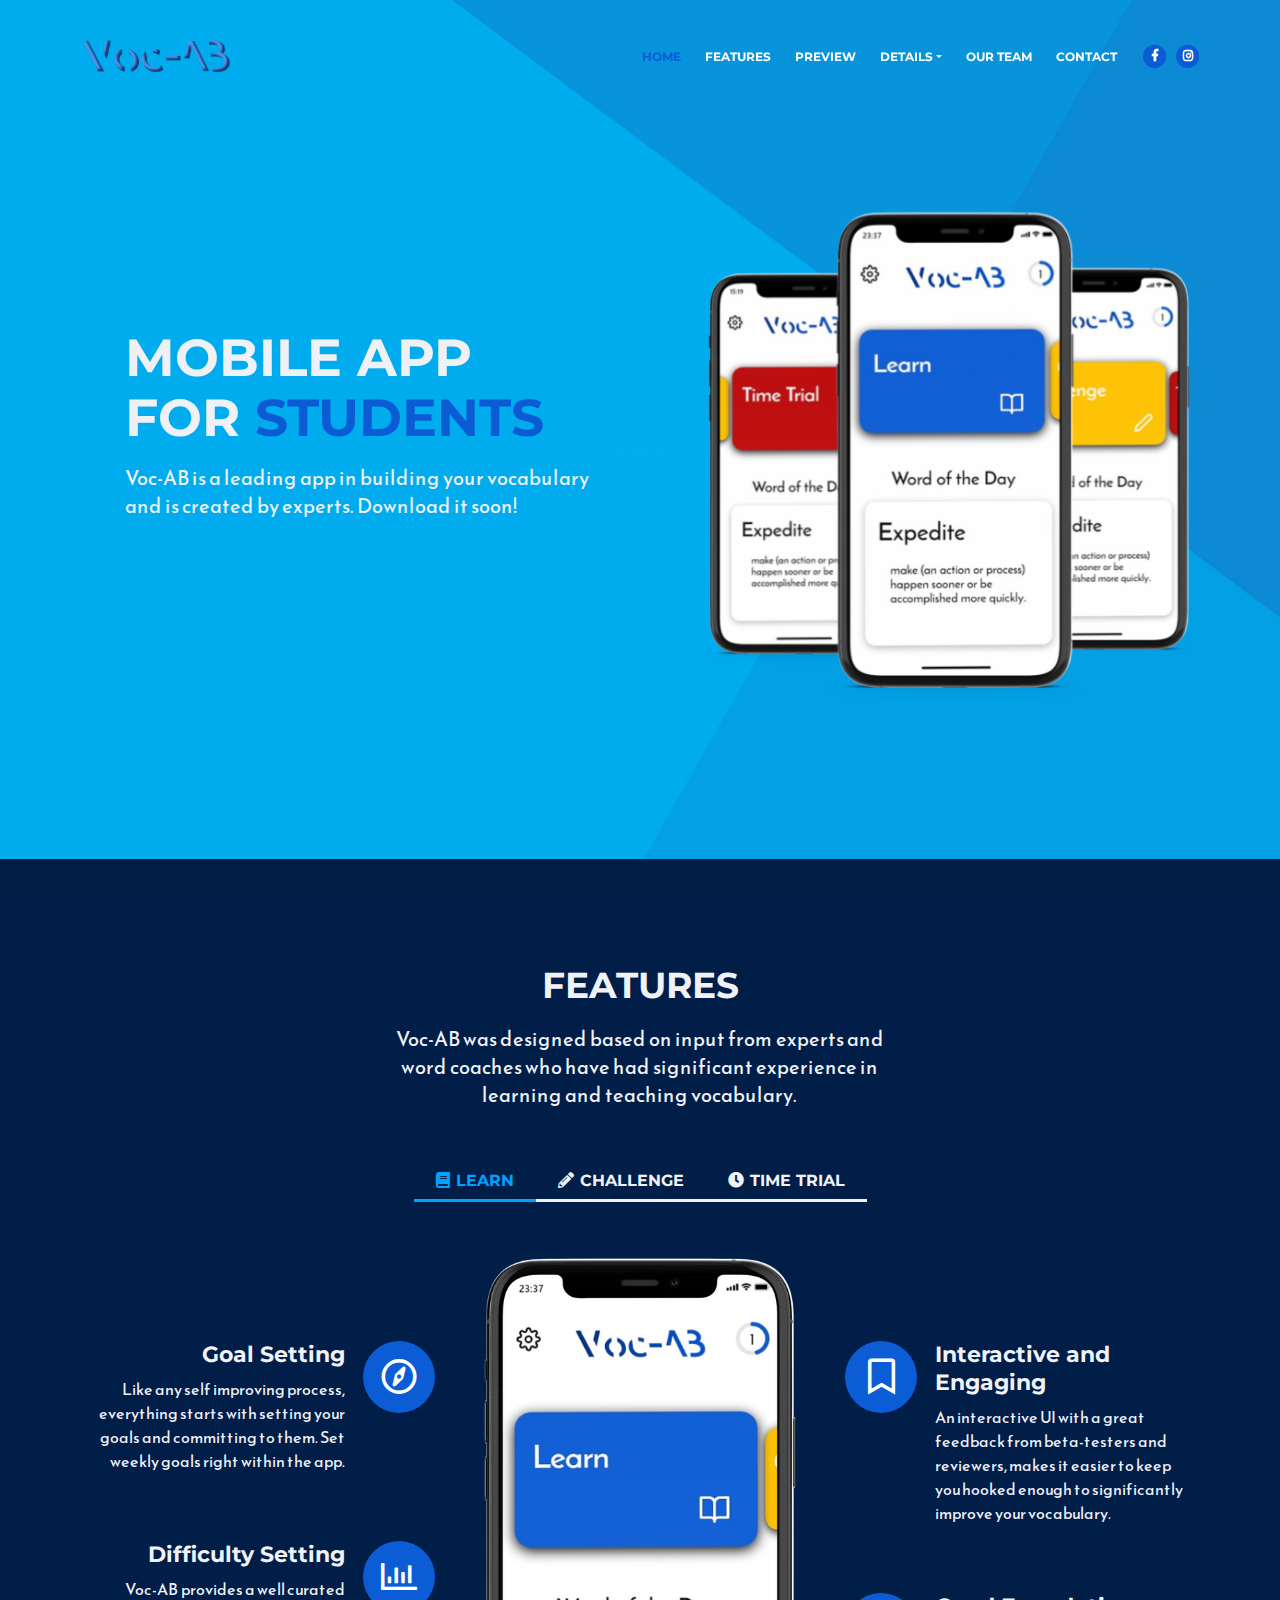
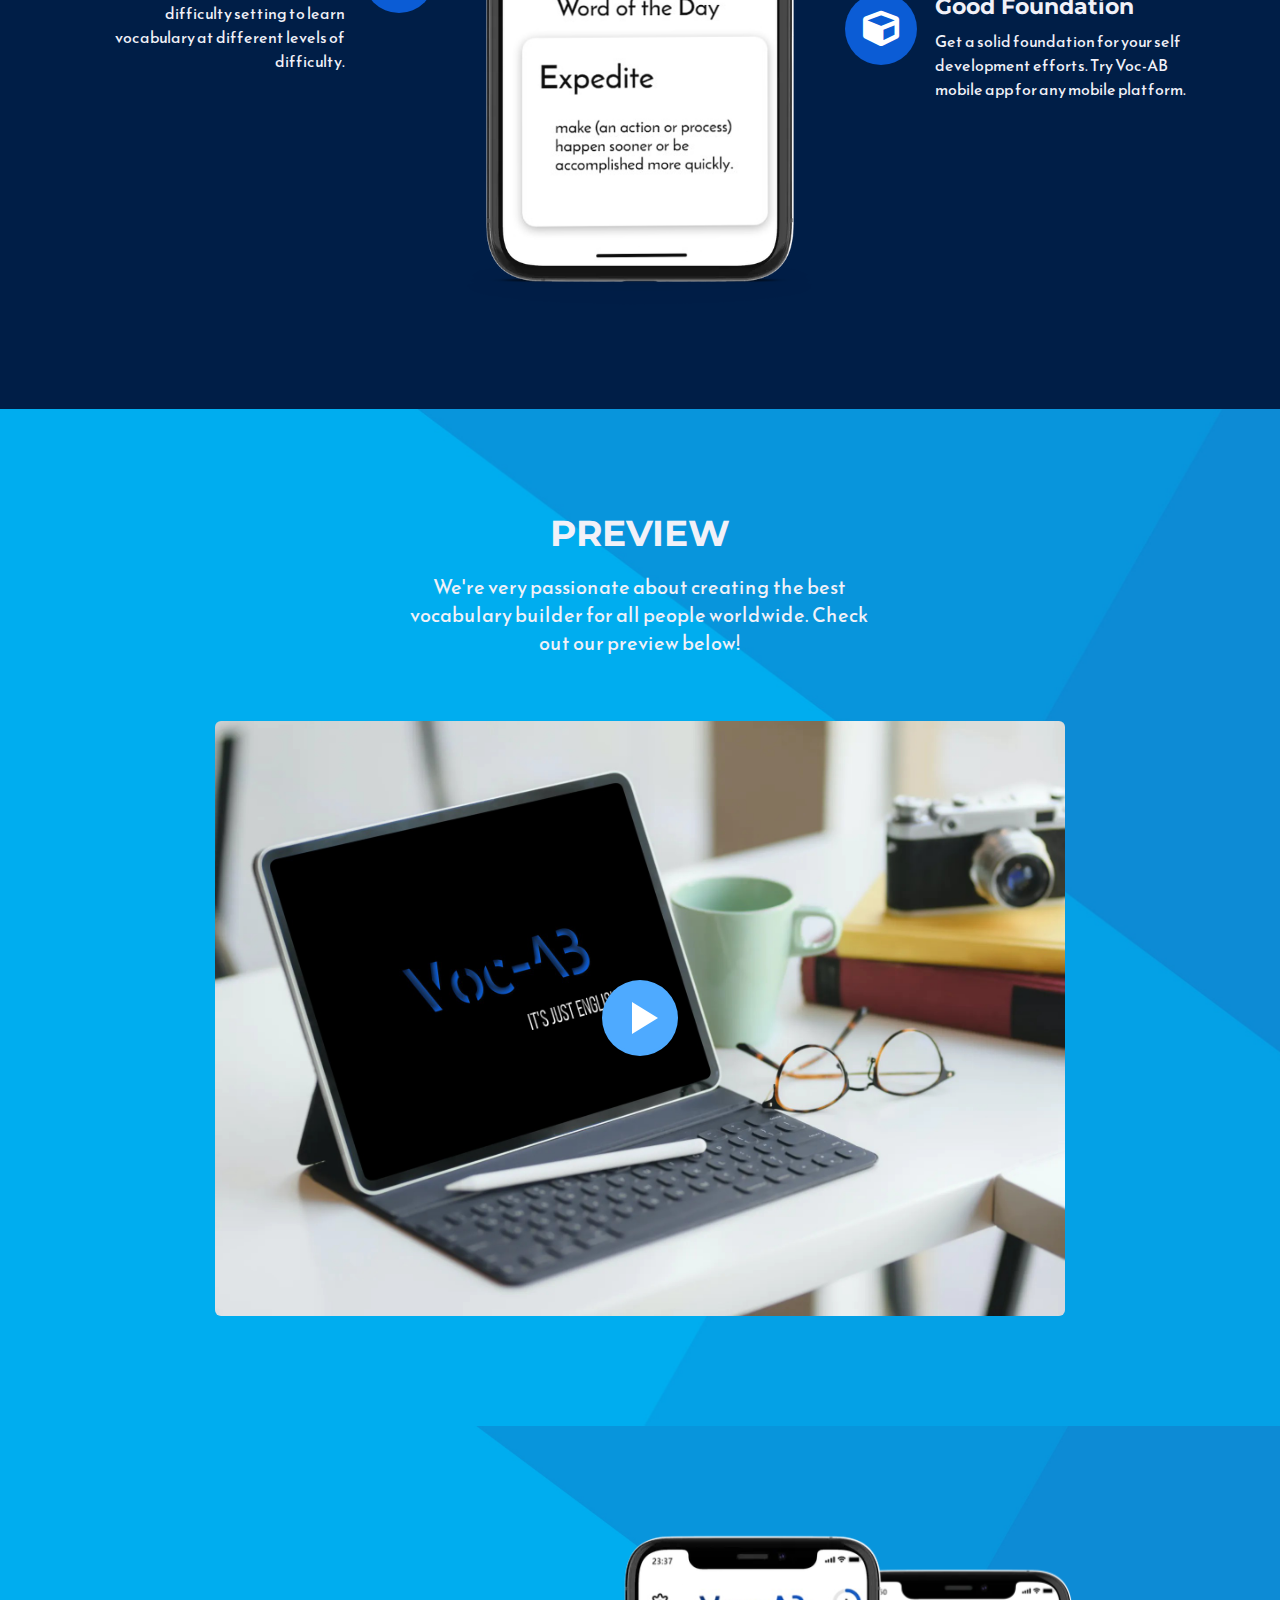
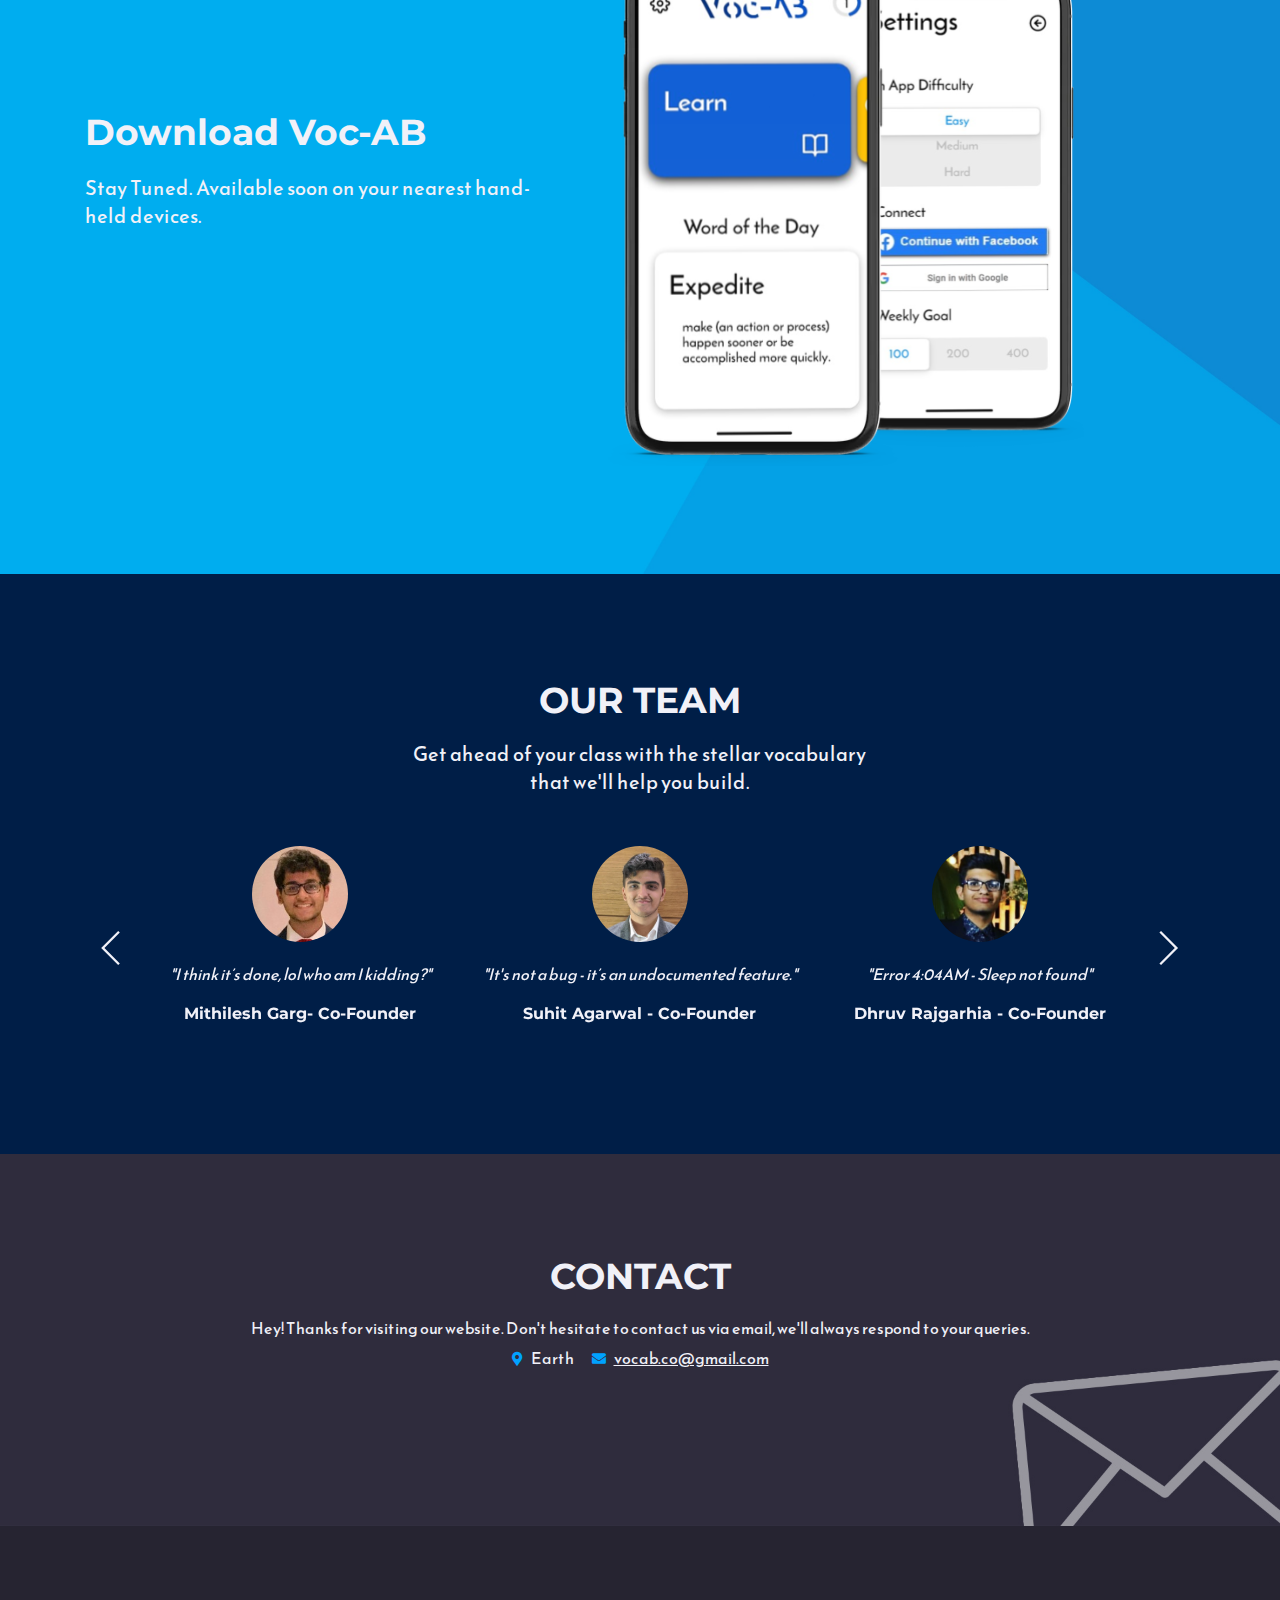
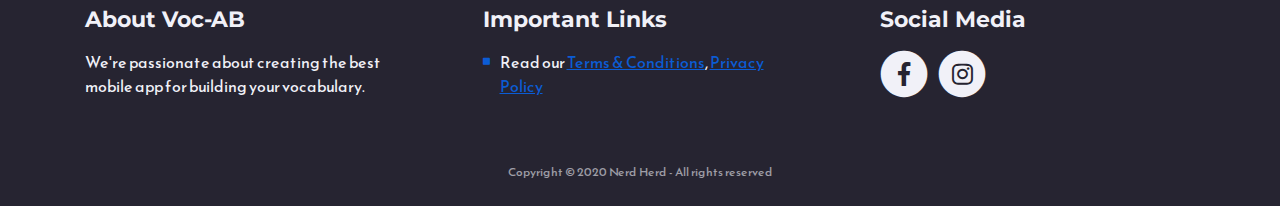
==== index.html @ b559a888 "version 0.1" ====
<!DOCTYPE html>
<html lang="en">
<head>
    <meta charset="utf-8">
    <meta name="viewport" content="width=device-width, initial-scale=1, shrink-to-fit=no">
    
    <!-- SEO Meta Tags -->
    <meta name="description" content="Vocabulary builder SAT ACT IELTS TOEFL GMAT GRE learning mobile Android iOS app">
    <meta name="author" content="Suhit Agarwal">

    <!-- OG Meta Tags to improve the way the post looks when you share the page on LinkedIn, Facebook, Google+ -->
	<meta property="og:site_name" content="Voc-AB" /> <!-- website name -->
	<meta property="og:site" content="https://www.voc-ab.com" /> <!-- website link -->
	<meta property="og:title" content="The One Stop Vocabulary Builder"/> <!-- title shown in the actual shared post -->
	<meta property="og:description" content="It's Just English" /> <!-- description shown in the actual shared post -->
	<meta property="og:image" content="" /> <!-- image link, make sure it's jpg -->
	<meta property="og:url" content="" /> <!-- where do you want your post to link to -->
	<meta property="og:type" content="article" />

    <!-- Website Title -->
    <title>Voc-AB - The One Stop Vocabulary Builder</title>
    
    <!-- Styles -->
    <link href="https://fonts.googleapis.com/css?family=Montserrat:400,600,700" rel="stylesheet">
    <link href="https://fonts.googleapis.com/css2?family=Reem+Kufi&display=swap" rel="stylesheet">
    <link href="css/bootstrap.css" rel="stylesheet">
    <link href="css/fontawesome-all.css" rel="stylesheet">
    <link href="css/swiper.css" rel="stylesheet">
	<link href="css/magnific-popup.css" rel="stylesheet">
	<link href="css/styles.css" rel="stylesheet">
	
	<!-- Favicon  -->
    <link rel="icon" href="images/favicon.png">
</head>
<body data-spy="scroll" data-target=".fixed-top">
    
    <!-- Preloader -->
	<div class="spinner-wrapper">
        <div class="spinner">
            <div class="bounce1"></div>
            <div class="bounce2"></div>
            <div class="bounce3"></div>
        </div>
    </div>
    <!-- end of preloader -->
    

    <!-- Navigation -->
    <nav class="navbar navbar-expand-md navbar-dark navbar-custom fixed-top">
        <!-- Text Logo - Use this if you don't have a graphic logo -->
        <!-- <a class="navbar-brand logo-text page-scroll" href="index.html">Voc-AB</a> -->

        <!-- Image Logo -->
        <a class="navbar-brand logo-image" href="index.html"><img src="images/logo.png" alt="alternative"></a> 
        
        <!-- Mobile Menu Toggle Button -->
        <button class="navbar-toggler" type="button" data-toggle="collapse" data-target="#navbarsExampleDefault" aria-controls="navbarsExampleDefault" aria-expanded="false" aria-label="Toggle navigation">
            <span class="navbar-toggler-awesome fas fa-bars"></span>
            <span class="navbar-toggler-awesome fas fa-times"></span>
        </button>
        <!-- end of mobile menu toggle button -->

        <div class="collapse navbar-collapse" id="navbarsExampleDefault">
            <ul class="navbar-nav ml-auto">
                <li class="nav-item">
                    <a class="nav-link page-scroll" href="#header">HOME <span class="sr-only">(current)</span></a>
                </li>
                
                <li class="nav-item">
                    <a class="nav-link page-scroll" href="#features">FEATURES</a>
                </li>
                <li class="nav-item">
                    <a class="nav-link page-scroll" href="#preview">PREVIEW</a>
                </li>

                <!-- Dropdown Menu -->          
                <li class="nav-item dropdown">
                    <a class="nav-link dropdown-toggle page-scroll" href="#details" id="navbarDropdown" role="button" aria-haspopup="true" aria-expanded="false">DETAILS</a>
                    <div class="dropdown-menu" aria-labelledby="navbarDropdown">
                        <a class="dropdown-item" href="terms-conditions.html"><span class="item-text">TERMS CONDITIONS</span></a>
                        <div class="dropdown-items-divide-hr"></div>
                        <a class="dropdown-item" href="privacy-policy.html"><span class="item-text">PRIVACY POLICY</span></a>
                    </div>
                </li>
                <!-- end of dropdown menu -->
                <li class="nav-item">
                    <a class="nav-link page-scroll" href="#team">OUR TEAM</a>
                </li>
                <li class="nav-item">
                    <a class="nav-link page-scroll" href="#contact">CONTACT</a>
                </li>
            </ul>
            <span class="nav-item social-icons">
                <span class="fa-stack">
                    <a href="https://www.facebook.com/Voc-AB-104139488054172">
                        <i class="fas fa-circle fa-stack-2x"></i>
                        <i class="fab fa-facebook-f fa-stack-1x"></i>
                    </a>
                </span>
                <span class="fa-stack">
                    <a href="https://www.instagram.com/voc_ab.app/">
                        <i class="fas fa-circle fa-stack-2x"></i>
                        <i class="fab fa-instagram fa-stack-1x"></i>
                    </a>
                </span>
            </span>
        </div>
    </nav> <!-- end of navbar -->
    <!-- end of navigation -->


    <!-- Header -->
    <header id="header" class="header">
        <div class="header-content">
            <div class="container">
                <div class="row">
                    <div class="col-lg-6">
                        <div class="text-container">
                            <h1>MOBILE APP <br>FOR <span id="js-rotating">STUDENTS, LEARNERS, FANATICS</span></h1>
                            <p class="p-large">Voc-AB is a leading app in building your vocabulary and is created by experts. Download it soon!</p>
                            <!--<a class="btn-solid-lg page-scroll" href="#your-link"><i class="fab fa-apple"></i>APP STORE</a> 
                            <a class="btn-solid-lg page-scroll" href="#your-link"><i class="fab fa-google-play"></i>PLAY STORE</a> -->
                        </div>
                    </div> <!-- end of col -->
                    <div class="col-lg-6">
                        <div class="image-container">
                            <img class="img-fluid" src="images/download.png" alt="alternative=">
                        </div> <!-- end of image-container -->
                    </div> <!-- end of col -->
                </div> <!-- end of row -->
            </div> <!-- end of container -->
        </div> <!-- end of header-content -->
    </header> <!-- end of header -->
    <!-- end of header -->
    

    <!-- Features -->
    <div id="features" class="tabs">
        <div class="container">
            <div class="row">
                <div class="col-lg-12">
                    <h2>FEATURES</h2>
                    <div class="p-heading p-large">Voc-AB was designed based on input from experts and word coaches who have had significant experience in learning and teaching vocabulary.</div>
                </div> <!-- end of col -->
            </div> <!-- end of row -->
            <div class="row">

                <!-- Tabs Links -->
                <ul class="nav nav-tabs" id="Voc-ABTabs" role="tablist">
                    <li class="nav-item">
                        <a class="nav-link active" id="nav-tab-1" data-toggle="tab" href="#tab-1" role="tab" aria-controls="tab-1" aria-selected="true"><i class="fas fa-book"></i>LEARN</a>
                    </li>
                    <li class="nav-item">
                        <a class="nav-link" id="nav-tab-2" data-toggle="tab" href="#tab-2" role="tab" aria-controls="tab-2" aria-selected="false"><i class="fas fa-pencil-alt"></i>CHALLENGE</a>
                    </li>
                    <li class="nav-item">
                        <a class="nav-link" id="nav-tab-3" data-toggle="tab" href="#tab-3" role="tab" aria-controls="tab-3" aria-selected="false"><i class="fas fa-clock"></i>TIME TRIAL</a>
                    </li>
                </ul>
                <!-- end of tabs links -->


                <!-- Tabs Content-->
                <div class="tab-content" id="Voc-ABTabsContent">
                    
                    <!-- Tab -->
                    <div class="tab-pane fade show active" id="tab-1" role="tabpanel" aria-labelledby="tab-1">
                        <div class="container">
                            <div class="row">
                                
                                <!-- Icon Cards Pane -->
                                <div class="col-lg-4">
                                    <div class="card left-pane first">
                                        <div class="card-body">
                                            <div class="text-wrapper">
                                                <h4 class="card-title">Goal Setting</h4>
                                                <p>Like any self improving process, everything starts with setting your goals and committing to them. Set weekly goals right within the app.</p>
                                            </div>
                                            <div class="card-icon">
                                                <i class="far fa-compass"></i>
                                            </div>
                                        </div>
                                    </div>
                                    <div class="card left-pane">
                                        <div class="card-body">
                                            <div class="text-wrapper">
                                                <h4 class="card-title">Difficulty Setting</h4>
                                                <p>Voc-AB provides a well curated difficulty setting to learn vocabulary at different levels of difficulty.</p>
                                            </div>
                                            <div class="card-icon">
                                                <i class="far fa-chart-bar"></i>
                                            </div>
                                        </div>
                                    </div>
                                </div>
                                <!-- end of icon cards pane -->

                                <!-- Image Pane -->
                                <div class="col-lg-4">
                                    <img class="img-fluid" src="images/features-iphone-1.png" alt="alternative">
                                </div>
                                <!-- end of image pane -->
                                
                                <!-- Icon Cards Pane -->
                                <div class="col-lg-4">
                                    <div class="card right-pane first">
                                        <div class="card-body">
                                            <div class="card-icon">
                                                <i class="far fa-bookmark"></i>
                                            </div>
                                            <div class="text-wrapper">
                                                <h4 class="card-title">Interactive and Engaging</h4>
                                                <p>An interactive UI with a great feedback from beta-testers and reviewers, makes it easier to keep you hooked enough to significantly improve your vocabulary.</p>
                                            </div>
                                        </div>
                                    </div>
                                    <div class="card right-pane">
                                        <div class="card-body">
                                            <div class="card-icon">
                                                <i class="fas fa-cube"></i>
                                            </div>
                                            <div class="text-wrapper">
                                                <h4 class="card-title">Good Foundation</h4>
                                                <p>Get a solid foundation for your self development efforts. Try Voc-AB mobile app for any mobile platform.</p>
                                            </div>
                                        </div>
                                    </div>
                                </div>
                                <!-- end of icon cards pane -->

                            </div> <!-- end of row -->
                        </div> <!-- end of container -->
                    </div> <!-- end of tab-pane -->
                    <!-- end of tab -->

                    <!-- Tab -->
                    <div class="tab-pane fade" id="tab-2" role="tabpanel" aria-labelledby="tab-2">
                        <div class="container">
                            <div class="row">

                                <!-- Image Pane -->
                                <div class="col-md-4">
                                    <img class="img-fluid" src="images/features-iphone-2.png" alt="alternative">
                                </div>
                                <!-- end of image pane -->
                                
                                <!-- Text And Icon Cards Area -->
                                <div class="col-md-8">
                                    <div class="text-area">
                                        <h3>Track Result Based On Your Progress</h3>
                                        <p>After you've configured the app and settled on the data gathering techniques you can not start the information trackers and start collecting those <a class="turquoise" href="#your-link">interesting details</a>. You can always change them.</p>
                                    </div> <!-- end of text-area -->
                                    
                                    <div class="icon-cards-area">
                                            <div class="card">
                                                <div class="card-icon">
                                                    <i class="fas fa-cube"></i>
                                                </div>
                                                <div class="card-body">
                                                    <h4 class="card-title">Good Foundation</h4>
                                                    <p>Get a solid foundation for your self development efforts. Try Leno mobile app for any mobile platform</p>
                                                </div>
                                            </div>
                                            <div class="card">
                                                <div class="card-icon">
                                                    <i class="far fa-bookmark"></i>
                                                </div>
                                                <div class="card-body">
                                                    <h4 class="card-title">Easy Reading</h4>
                                                    <p>Reading focus mode for long form articles, ebooks and other materials which involve large text areas</p>
                                                </div>
                                            </div>
                                            <div class="card">
                                                <div class="card-icon">
                                                    <i class="far fa-calendar-check"></i>
                                                </div>
                                                <div class="card-body">
                                                    <h4 class="card-title">Calendar Input</h4>
                                                    <p>Schedule your appointments, meetings and periodical evaluations using the provided in-app calendar option</p>
                                                </div>
                                            </div>
                                            <div class="card">
                                                <div class="card-icon">
                                                    <i class="far fa-file-code"></i>
                                                </div>
                                                <div class="card-body">
                                                    <h4 class="card-title">Visual Editor</h4>
                                                    <p>Leno provides a well designed and ergonomic visual editor for you to edit your notes and input data</p>
                                                </div>
                                            </div>
                                    </div> <!-- end of icon cards area -->
                                </div> <!-- end of col-md-8 -->
                                <!-- end of text and icon cards area -->

                            </div> <!-- end of row -->
                        </div> <!-- end of container -->
                    </div> <!-- end of tab-pane -->
                    <!-- end of tab -->

                    <!-- Tab -->
                    <div class="tab-pane fade" id="tab-3" role="tabpanel" aria-labelledby="tab-3">
                        <div class="container">
                            <div class="row">

                                <!-- Text And Icon Cards Area -->
                                <div class="col-md-8">
                                    <div class="icon-cards-area">
                                        <div class="card">
                                            <div class="card-icon">
                                                <i class="far fa-calendar-check"></i>
                                            </div>
                                            <div class="card-body">
                                                <h4 class="card-title">Calendar Input</h4>
                                                <p>Schedule your appointments, meetings and periodical evaluations using the provided in-app calendar option</p>
                                            </div>
                                        </div>
                                        <div class="card">
                                            <div class="card-icon">
                                                <i class="far fa-file-code"></i>
                                            </div>
                                            <div class="card-body">
                                                <h4 class="card-title">Visual Editor</h4>
                                                <p>Voc-AB provides a well designed and ergonomic visual editor for you to edit your notes and input data</p>
                                            </div>
                                        </div>
                                        <div class="card">
                                            <div class="card-icon">
                                                <i class="fas fa-cube"></i>
                                            </div>
                                            <div class="card-body">
                                                <h4 class="card-title">Good Foundation</h4>
                                                <p>Get a solid foundation for your self development efforts. Try Voc-AB mobile app for any mobile platform</p>
                                            </div>
                                        </div>
                                        <div class="card">
                                            <div class="card-icon">
                                                <i class="far fa-bookmark"></i>
                                            </div>
                                            <div class="card-body">
                                                <h4 class="card-title">Easy Reading</h4>
                                                <p>Reading focus mode for long form articles, ebooks and other materials which involve large text areas</p>
                                            </div>
                                        </div>
                                    </div> <!-- end of icon cards area -->
                                    
                                    <div class="text-area">
                                        <h3>Monitoring Tools Evaluation</h3>
                                        <p>Monitor the evolution of your finances and health state using tools integrated in Voc-AB. The generated real time reports can be filtered based on any <a class="turquoise" href="#your-link">desired criteria</a>.</p>
                                    </div> <!-- end of text-area -->
                                </div> <!-- end of col-md-8 -->
                                <!-- end of text and icon cards area -->

                                <!-- Image Pane -->
                                <div class="col-md-4">
                                    <img class="img-fluid" src="images/features-iphone-3.png" alt="alternative">
                                </div>
                                <!-- end of image pane -->
                                    
                            </div> <!-- end of row -->
                        </div> <!-- end of container -->
                    </div><!-- end of tab-pane -->
                    <!-- end of tab -->

                </div> <!-- end of tab-content -->
                <!-- end of tabs content -->

            </div> <!-- end of row --> 
        </div> <!-- end of container --> 
    </div> <!-- end of tabs -->
    <!-- end of features -->


    <!-- Video -->
    <div id="preview" class="basic-1">
        <div class="container">
            <div class="row">
                <div class="col-lg-12">
                    <h2>PREVIEW</h2>
                    <div class="p-heading p-large">We're very passionate about creating the best vocabulary builder for all people worldwide. Check out our preview below!</div>
                </div> <!-- end of col -->
            </div> <!-- end of row -->
            <div class="row">
                <div class="col-lg-12">

                    <!-- Video Preview -->
                    <div class="image-container">
                        <div class="video-wrapper">
                            <a class="popup-youtube" href="https://www.youtube.com/watch?v=fLCjQJCekTs" data-effect="fadeIn">
                                <img class="img-fluid" src="images/video-frame.jpg" alt="alternative">
                                <span class="video-play-button">
                                    <span></span>
                                </span>
                            </a>
                        </div> <!-- end of video-wrapper -->
                    </div> <!-- end of image-container -->
                    <!-- end of video preview -->

                </div> <!-- end of col -->
            </div> <!-- end of row -->
        </div> <!-- end of container -->
    </div> <!-- end of basic-1 -->
    <!-- end of video -->


    <!-- Download -->
    <div class="basic-4">
        <div class="container">
            <div class="row">
                <div class="col-lg-6 col-xl-5">
                    <div class="text-container">
                        <h2>Download <span class="blue">Voc-AB</span></h2>
                        <p class="p-large">Stay Tuned. Available soon on your nearest hand-held devices.</p>
                        <!--<a class="btn-solid-lg" href="#your-link"><i class="fab fa-apple"></i>APP STORE</a>
                        <a class="btn-solid-lg" href="#your-link"><i class="fab fa-google-play"></i>PLAY STORE</a>-->
                    </div> <!-- end of text-container -->
                </div> <!-- end of col -->
                <div class="col-lg-6 col-xl-7">
                    <div class="image-container">
                        <img class="img-fluid" src="images/header-iphone.png" alt="alternative">
                    </div> <!-- end of img-container -->
                </div> <!-- end of col -->
            </div> <!-- end of row -->
        </div> <!-- end of container -->
    </div> <!-- end of basic-4 -->
    <!-- end of download -->

    <!-- Team -->
    <div id="team" class="slider-1 tabs">
        <div class="container">
            <div class="row">
                <div class="col-lg-12">
                    <h2>OUR TEAM</h2>
                    <div class="p-heading p-large">Get ahead of your class with the stellar vocabulary that we'll help you build.</div>
                </div> <!-- end of col -->
            </div> <!-- end of row -->
            <div class="row">
                <div class="col-lg-12">

                    <!-- Card Slider -->
                    <div class="slider-container">
                        <div class="swiper-container card-slider">
                            <div class="swiper-wrapper">
                                
                                <!-- Slide -->
                                <div class="swiper-slide">
                                    <div class="card">
                                        <img class="card-image" src="images/founder-1.jpg" alt="alternative">
                                        <div class="card-body">
                                            <p class="testimonial-text">"I think it’s done, lol who am I kidding?"</p>
                                            <p class="testimonial-author">Mithilesh Garg- Co-Founder</p>
                                        </div>
                                    </div>
                                </div> <!-- end of swiper-slide -->
                                <!-- end of slide -->
        
                                <!-- Slide -->
                                <div class="swiper-slide">
                                    <div class="card">
                                        <img class="card-image" src="images/founder-2.jpeg" alt="alternative">
                                        <div class="card-body">
                                            <p class="testimonial-text">"It's not a bug - it’s an undocumented feature."</p>
                                            <p class="testimonial-author">Suhit Agarwal - Co-Founder</p>
                                        </div>
                                    </div>        
                                </div> <!-- end of swiper-slide -->
                                <!-- end of slide -->
        
                                <!-- Slide -->
                                <div class="swiper-slide">
                                    <div class="card">
                                        <img class="card-image" src="images/founder-3.png" alt="alternative">
                                        <div class="card-body">
                                            <p class="testimonial-text">"Error 4:04AM - Sleep not found"</p>
                                            <p class="testimonial-author">Dhruv Rajgarhia - Co-Founder</p>
                                        </div>
                                    </div>        
                                </div> <!-- end of swiper-slide -->
                                <!-- end of slide -->
        
                                <!-- Slide -->
                                <div class="swiper-slide">
                                    <div class="card">
                                        <img class="card-image" src="images/founder-4.jpeg" alt="alternative">
                                        <div class="card-body">
                                            <p class="testimonial-text">"It's always a hardware problem."</p>
                                            <p class="testimonial-author">Vyom Desai - Co-Founder</p>
                                        </div>
                                    </div>
                                </div> <!-- end of swiper-slide -->
                                <!-- end of slide -->
        
                                <!-- Slide -->
                                <div class="swiper-slide">
                                    <div class="card">
                                        <img class="card-image" src="images/founder-5.jpeg" alt="alternative">
                                        <div class="card-body">
                                            <p class="testimonial-text">"The sun will set and I shall debug again."</p>
                                            <p class="testimonial-author">Shashank Singhania - Co-Founder</p>
                                        </div>
                                    </div>        
                                </div> <!-- end of swiper-slide -->
                                <!-- end of slide -->
                            
                            </div> <!-- end of swiper-wrapper -->
        
                            <!-- Add Arrows -->
                            <div class="swiper-button-next"></div>
                            <div class="swiper-button-prev"></div>
                            <!-- end of add arrows -->
        
                        </div> <!-- end of swiper-container -->
                    </div> <!-- end of slider-container -->
                    <!-- end of card slider -->

                </div> <!-- end of col -->
            </div> <!-- end of row -->
        </div> <!-- end of container -->
    </div> <!-- end of slider-1 -->
    <!-- end of testimonials -->

    <!-- Contact -->
    <div id="contact" class="form">
        <div class="container">
            <div class="row">
                <div class="col-lg-12">
                    <h2>CONTACT</h2>
                    <ul class="list-unstyled li-space-lg">
                        <li class="address">Hey! Thanks for visiting our website. Don't hesitate to contact us via email, we'll always respond to your queries.</li>
                        <li><i class="fas fa-map-marker-alt"></i>Earth</li>
                        <li><i class="fas fa-envelope"></i><a class="blue" href="mailto:vocab.co@gmail.com">vocab.co@gmail.com</a></li>
                    </ul>
                </div> <!-- end of col -->
            </div> <!-- end of row -->
            <div class="row">
                <div class="col-lg-6 offset-lg-3">
                    
                    <!-- Contact Form 
                    <form id="contactForm" data-toggle="validator" data-focus="false">
                        <div class="form-group">
                            <input type="text" class="form-control-input" id="cname" required>
                            <label class="label-control" for="cname">Name</label>
                            <div class="help-block with-errors"></div>
                        </div>
                        <div class="form-group">
                            <input type="email" class="form-control-input" id="cemail" required>
                            <label class="label-control" for="cemail">Email</label>
                            <div class="help-block with-errors"></div>
                        </div>
                        <div class="form-group">
                            <textarea class="form-control-textarea" id="cmessage" required></textarea>
                            <label class="label-control" for="cmessage">Your message</label>
                            <div class="help-block with-errors"></div>
                        </div>
                        <div class="form-group checkbox">
                            <input type="checkbox" id="cterms" value="Agreed-to-Terms" required>I have read and agree to Voc-AB's stated conditions in <a href="privacy-policy.html">Privacy Policy</a> and <a href="terms-conditions.html">Terms Conditions</a> 
                            <div class="help-block with-errors"></div>
                        </div>
                        <div class="form-group">
                            <button type="submit" class="form-control-submit-button">SUBMIT MESSAGE</button>
                        </div>
                        <div class="form-message">
                            <div id="cmsgSubmit" class="h3 text-center hidden"></div>
                        </div>
                    </form>-->
                    <!-- end of contact form -->

                </div> <!-- end of col -->
            </div> <!-- end of row -->
        </div> <!-- end of container -->
    </div> <!-- end of form -->
    <!-- end of contact -->


    <!-- Footer -->
    <div class="footer">
        <div class="container">
            <div class="row">
                <div class="col-md-4">
                    <div class="footer-col">
                        <h4>About Voc-AB</h4>
                        <p>We're passionate about creating the best mobile app for building your vocabulary.</p>
                    </div>
                </div> <!-- end of col -->
                <div class="col-md-4">
                    <div class="footer-col middle">
                        <h4>Important Links</h4>
                        <ul class="list-unstyled li-space-lg">
                            <li class="media">
                                <i class="fas fa-square"></i>
                                <div class="media-body">Read our <a class="turquoise" href="terms-conditions.html">Terms & Conditions</a>, <a class="turquoise" href="privacy-policy.html">Privacy Policy</a></div>
                            </li>
                        </ul>
                    </div>
                </div> <!-- end of col -->
                <div class="col-md-4">
                    <div class="footer-col last">
                        <h4>Social Media</h4>
                        <span class="fa-stack">
                            <a href="https://www.facebook.com/Voc-AB-104139488054172">
                                <i class="fas fa-circle fa-stack-2x"></i>
                                <i class="fab fa-facebook-f fa-stack-1x"></i>
                            </a>
                        </span>
                        <span class="fa-stack">
                            <a href="https://www.instagram.com/voc_ab.app/">
                                <i class="fas fa-circle fa-stack-2x"></i>
                                <i class="fab fa-instagram fa-stack-1x"></i>
                            </a>
                        </span>
                        <!-- <span class="fa-stack">
                            <a href="#your-link">
                                <i class="fas fa-circle fa-stack-2x"></i>
                                <i class="fab fa-linkedin-in fa-stack-1x"></i>
                            </a>
                        </span> -->
                    </div> 
                </div> <!-- end of col -->
            </div> <!-- end of row -->
        </div> <!-- end of container -->
    </div> <!-- end of footer -->  
    <!-- end of footer -->
    
    <!-- Copyright -->
    <div class="copyright">
        <div class="container">
            <div class="row">
                <div class="col-lg-12">
                    <p class="p-small">Copyright © 2020 Nerd Herd - All rights reserved</p>
                </div> <!-- end of col -->
            </div> <!-- enf of row -->
        </div> <!-- end of container -->
    </div> <!-- end of copyright --> 
    <!-- end of copyright -->
    
    <!-- Scripts -->
    <script src="js/jquery.min.js"></script> <!-- jQuery for Bootstrap's JavaScript plugins -->
    <script src="js/popper.min.js"></script> <!-- Popper tooltip library for Bootstrap -->
    <script src="js/bootstrap.min.js"></script> <!-- Bootstrap framework -->
    <script src="js/jquery.easing.min.js"></script> <!-- jQuery Easing for smooth scrolling between anchors -->
    <script src="js/swiper.min.js"></script> <!-- Swiper for image and text sliders -->
    <script src="js/jquery.magnific-popup.js"></script> <!-- Magnific Popup for lightboxes -->
    <script src="js/morphext.min.js"></script> <!-- Morphtext rotating text in the header -->
    <script src="js/validator.min.js"></script> <!-- Validator.js - Bootstrap plugin that validates forms -->
    <script src="js/scripts.js"></script> <!-- Custom scripts -->
</body>
</html>
---- css/styles.css ----
/* Author: Suhit Agarwal
   Created: July 2020
   Description: Master CSS file
*/

/*****************************************
Table Of Contents:

01. General Styles
02. Preloader
03. Navigation
04. Header
05. Features
06. Video
07. Details 1
08. Details 2
09. Details Lightboxes
10. Screenshots
11. Download
12. Statistics
13. Contact
14. Footer
15. Copyright
16. Back To Top Button
17. Extra Pages
18. Media Queries
******************************************/

/*****************************************
Colors:

- Text, navbar links - white #f1f1f8
- Buttons, bullets, icons - turquoise #0b5cd5
- Navbar - navy #00a2ff
- Backgrounds - dark denim #262431
- Backgrounds - denim #001e47
******************************************/


/******************************/
/*     01. General Styles     */
/******************************/
body,
html {
    width: 100%;
	height: 100%;
}

body, p {
	color: #f1f1f8; 
	font: 400 1rem/1.5rem 'Reem Kufi', sans-serif;
}

.p-large {
	color: #f1f1f8;
	font: 400 1.25rem/1.75rem 'Reem Kufi', sans-serif;
}

.p-small {
	color: #f1f1f8;
	font: 400 0.75rem/1.25rem 'Reem Kufi', sans-serif;
}

.p-heading {
	margin-bottom: 3.75rem;
	text-align: center;
}

.li-space-lg li {
	margin-bottom: 0.375rem;
}

.indent {
	padding-left: 1.25rem;
}

h1 {
	color: #f1f1f8;
	font: 700 2.5rem/2.875rem "Montserrat", sans-serif;
}

h2 {
	color: #f1f1f8;
	font: 700 2.25rem/2.75rem "Montserrat", sans-serif;
}

h3 {
	color: #f1f1f8;
	font: 700 1.75rem/2.125rem "Montserrat", sans-serif;
}

h4 {
	color: #f1f1f8;
	font: 700 1.375rem/1.75rem "Montserrat", sans-serif;
}

h5 {
	color: #f1f1f8;
	font: 700 1.125rem/1.625rem "Montserrat", sans-serif;
}

h6 {
	color: #f1f1f8;
	font: 700 1rem/1.5rem "Montserrat", sans-serif;
}

a {
	color: #f1f1f8;
	text-decoration: underline;
}

a:hover {
	color: #f1f1f8;
	text-decoration: underline;
}

a.turquoise {
	color: #0b5cd5;
}

a.white {
	color: #fff;
}

.testimonial-text {
	font: italic 400 1rem/1.5rem 'Reem Kufi', sans-serif;
}

.testimonial-author {
	font: 700 1rem/1.5rem "Montserrat", sans-serif;
}

.btn-solid-reg {
	display: inline-block;
	padding: 1.1875rem 2.125rem 1.1875rem 2.125rem;
	border: 0.125rem solid #0b5cd5;
	border-radius: 2rem;
	background-color: #0b5cd5;
	color: #fff;
	font: 700 0.75rem/0 "Montserrat", sans-serif;
	text-decoration: none;
	transition: all 0.2s ease;
}

.btn-solid-reg:hover {
	background-color: transparent;
	color: #0b5cd5;
	text-decoration: none;
}

.btn-solid-lg {
	display: inline-block;
	padding: 1.375rem 2.625rem 1.375rem 2.625rem;
	border: 0.125rem solid #0b5cd5;
	border-radius: 2rem;
	background-color: #0b5cd5;
	color: #fff;
	font: 700 0.75rem/0 "Montserrat", sans-serif;
	text-decoration: none;
	transition: all 0.2s ease;
}

.btn-solid-lg:hover {
	background-color: transparent;
	color: #0b5cd5;
	text-decoration: none;
}

.btn-solid-lg .fab {
	margin-right: 0.5rem;
	font-size: 1.25rem;
	line-height: 0;
	vertical-align: top;
}

.btn-solid-lg .fab.fa-google-play {
	font-size: 1rem;
}

.btn-outline-reg {
	display: inline-block;
	padding: 1.1875rem 2.125rem 1.1875rem 2.125rem;
	border: 0.125rem solid #0b5cd5;
	border-radius: 2rem;
	background-color: transparent;
	color: #0b5cd5;
	font: 700 0.75rem/0 "Montserrat", sans-serif;
	text-decoration: none;
	transition: all 0.2s ease;
}

.btn-outline-reg:hover {
	background-color: #0b5cd5;
	color: #fff;
	text-decoration: none;
}

.btn-outline-lg {
	display: inline-block;
	padding: 1.375rem 2.625rem 1.375rem 2.625rem;
	border: 0.125rem solid #0b5cd5;
	border-radius: 2rem;
	background-color: transparent;
	color: #0b5cd5;
	font: 700 0.75rem/0 "Montserrat", sans-serif;
	text-decoration: none;
	transition: all 0.2s ease;
}

.btn-outline-lg:hover {
	background-color: #0b5cd5;
	color: #fff;
	text-decoration: none;
}

.btn-outline-sm {
	display: inline-block;
	padding: 1rem 1.625rem 0.875rem 1.625rem;
	border: 0.125rem solid #0b5cd5;
	border-radius: 2rem;
	background-color: transparent;
	color: #0b5cd5;
	font: 700 0.625rem/0 "Montserrat", sans-serif;
	text-decoration: none;
	transition: all 0.2s ease;
}

.btn-outline-sm:hover {
	background-color: #0b5cd5;
	color: #fff;
	text-decoration: none;
}

.form-group {
	position: relative;
	margin-bottom: 1.25rem;
}

.form-group.has-error.has-danger {
	margin-bottom: 0.625rem;
}

.form-group.has-error.has-danger .help-block.with-errors ul {
	margin-top: 0.375rem;
}

.label-control {
	position: absolute;
	top: 0.87rem;
	left: 1.375rem;
	color: #f1f1f8;
	opacity: 1;
	font: 400 1.25rem/1.75rem 'Reem Kufi', sans-serif;
	cursor: text;
	transition: all 0.2s ease;
}

/* IE10+ hack to solve lower label text position compared to the rest of the browsers */
@media screen and (-ms-high-contrast: active), screen and (-ms-high-contrast: none) {  
	.label-control {
		top: 0.9375rem;
	}
}

.form-control-input:focus + .label-control,
.form-control-input.notEmpty + .label-control,
.form-control-textarea:focus + .label-control,
.form-control-textarea.notEmpty + .label-control {
	top: 0.125rem;
	opacity: 1;
	font-size: 0.75rem;
	font-weight: 700;
}

.form-control-input,
.form-control-select {
	display: block; /* needed for proper display of the label in Firefox, IE, Edge */
	width: 100%;
	padding-top: 1.0625rem;
	padding-bottom: 0.0625rem;
	padding-left: 1.3125rem;
	border: 1px solid #9791ae;
	border-radius: 0.25rem;
	background-color: #413d52;
	color: #f1f1f8;
	font: 400 0.875rem/1.875rem 'Reem Kufi', sans-serif;
	transition: all 0.2s ease;
	-webkit-appearance: none; /* removes inner shadow on form inputs on ios safari */
}

.form-control-select {
	padding-top: 0.5rem;
	padding-bottom: 0.5rem;
	height: 3rem;
}

/* IE10+ hack to solve lower label text position compared to the rest of the browsers */
@media screen and (-ms-high-contrast: active), screen and (-ms-high-contrast: none) {  
	.form-control-input {
		padding-top: 1.25rem;
		padding-bottom: 0.75rem;
		line-height: 1.75rem;
	}

	.form-control-select {
		padding-top: 0.875rem;
		padding-bottom: 0.75rem;
		height: 3.125rem;
		line-height: 2.125rem;
	}
}

select {
    /* you should keep these first rules in place to maintain cross-browser behavior */
    -webkit-appearance: none;
	-moz-appearance: none;
	-ms-appearance: none;
    -o-appearance: none;
    appearance: none;
    background-image: url('../images/down-arrow.png');
    background-position: 96% 50%;
    background-repeat: no-repeat;
    outline: none;
}

select::-ms-expand {
    display: none; /* removes the ugly default down arrow on select form field in IE11 */
}

.form-control-textarea {
	display: block; /* used to eliminate a bottom gap difference between Chrome and IE/FF */
	width: 100%;
	height: 8rem; /* used instead of html rows to normalize height between Chrome and IE/FF */
	padding-top: 1.25rem;
	padding-left: 1.3125rem;
	border: 1px solid #9791ae;
	border-radius: 0.25rem;
	background-color: #413d52;
	color: #f1f1f8;
	font: 400 0.875rem/1.75rem 'Reem Kufi', sans-serif;
	transition: all 0.2s ease;
}

.form-control-input:focus,
.form-control-select:focus,
.form-control-textarea:focus {
	border: 1px solid #f1f1f8;
	outline: none; /* Removes blue border on focus */
}

.form-control-input:hover,
.form-control-select:hover,
.form-control-textarea:hover {
	border: 1px solid #f1f1f8;
}

.checkbox {
	font: 400 0.75rem/1.25rem 'Reem Kufi', sans-serif;
}

input[type='checkbox'] {
	vertical-align: -15%;
	margin-right: 0.375rem;
}

/* IE10+ hack to raise checkbox field position compared to the rest of the browsers */
@media screen and (-ms-high-contrast: active), screen and (-ms-high-contrast: none) {  
	input[type='checkbox'] {
		vertical-align: -9%;
	}
}

.form-control-submit-button {
	display: inline-block;
	width: 100%;
	height: 3.125rem;
	border: 1px solid #0b5cd5;
	border-radius: 1.5rem;
	background-color: #0b5cd5;
	color: #fff;
	font: 700 0.75rem/1.75rem "Montserrat", sans-serif;
	cursor: pointer;
	transition: all 0.2s ease;
}

.form-control-submit-button:hover {
	background-color: transparent;
	color: #0b5cd5;
}

/* Form Success And Error Message Formatting */
#cmsgSubmit.h3.text-center.tada.animated,
#pmsgSubmit.h3.text-center.tada.animated,
#cmsgSubmit.h3.text-center,
#pmsgSubmit.h3.text-center {
	display: block;
	margin-bottom: 0;
	color: #f1f1f8;
	font: 400 1.125rem/1rem 'Reem Kufi', sans-serif;
}

.help-block.with-errors .list-unstyled {
	color: #f1f1f8;
	font-size: 0.75rem;
	line-height: 1.125rem;
	text-align: left;
}

.help-block.with-errors ul {
	margin-bottom: 0;
}
/* end of form success and error message formatting */

/* Form Success And Error Message Animation - Animate.css */
@-webkit-keyframes tada {
	from {
		-webkit-transform: scale3d(1, 1, 1);
		-ms-transform: scale3d(1, 1, 1);
		transform: scale3d(1, 1, 1);
	}
	10%, 20% {
		-webkit-transform: scale3d(.9, .9, .9) rotate3d(0, 0, 1, -3deg);
		-ms-transform: scale3d(.9, .9, .9) rotate3d(0, 0, 1, -3deg);
		transform: scale3d(.9, .9, .9) rotate3d(0, 0, 1, -3deg);
	}
	30%, 50%, 70%, 90% {
		-webkit-transform: scale3d(1.1, 1.1, 1.1) rotate3d(0, 0, 1, 3deg);
		-ms-transform: scale3d(1.1, 1.1, 1.1) rotate3d(0, 0, 1, 3deg);
		transform: scale3d(1.1, 1.1, 1.1) rotate3d(0, 0, 1, 3deg);
	}
	40%, 60%, 80% {
		-webkit-transform: scale3d(1.1, 1.1, 1.1) rotate3d(0, 0, 1, -3deg);
		-ms-transform: scale3d(1.1, 1.1, 1.1) rotate3d(0, 0, 1, -3deg);
		transform: scale3d(1.1, 1.1, 1.1) rotate3d(0, 0, 1, -3deg);
	}
	to {
		-webkit-transform: scale3d(1, 1, 1);
		-ms-transform: scale3d(1, 1, 1);
		transform: scale3d(1, 1, 1);
	}
}

@keyframes tada {
	from {
		-webkit-transform: scale3d(1, 1, 1);
		-ms-transform: scale3d(1, 1, 1);
		transform: scale3d(1, 1, 1);
	}
	10%, 20% {
		-webkit-transform: scale3d(.9, .9, .9) rotate3d(0, 0, 1, -3deg);
		-ms-transform: scale3d(.9, .9, .9) rotate3d(0, 0, 1, -3deg);
		transform: scale3d(.9, .9, .9) rotate3d(0, 0, 1, -3deg);
	}
	30%, 50%, 70%, 90% {
		-webkit-transform: scale3d(1.1, 1.1, 1.1) rotate3d(0, 0, 1, 3deg);
		-ms-transform: scale3d(1.1, 1.1, 1.1) rotate3d(0, 0, 1, 3deg);
		transform: scale3d(1.1, 1.1, 1.1) rotate3d(0, 0, 1, 3deg);
	}
	40%, 60%, 80% {
		-webkit-transform: scale3d(1.1, 1.1, 1.1) rotate3d(0, 0, 1, -3deg);
		-ms-transform: scale3d(1.1, 1.1, 1.1) rotate3d(0, 0, 1, -3deg);
		transform: scale3d(1.1, 1.1, 1.1) rotate3d(0, 0, 1, -3deg);
	}
	to {
		-webkit-transform: scale3d(1, 1, 1);
		-ms-transform: scale3d(1, 1, 1);
		transform: scale3d(1, 1, 1);
	}
}

.tada {
	-webkit-animation-name: tada;
	animation-name: tada;
}

.animated {
	-webkit-animation-duration: 1s;
	animation-duration: 1s;
	-webkit-animation-fill-mode: both;
	animation-fill-mode: both;
}
/* end of form success and error message animation - Animate.css */

/* Fade-move Animation For Lightbox - Magnific Popup */
/* at start */
.my-mfp-slide-bottom .zoom-anim-dialog {
	opacity: 0;
	transition: all 0.2s ease-out;
	-webkit-transform: translateY(-1.25rem) perspective(37.5rem) rotateX(10deg);
	-ms-transform: translateY(-1.25rem) perspective(37.5rem) rotateX(10deg);
	transform: translateY(-1.25rem) perspective(37.5rem) rotateX(10deg);
}

/* animate in */
.my-mfp-slide-bottom.mfp-ready .zoom-anim-dialog {
	opacity: 1;
	-webkit-transform: translateY(0) perspective(37.5rem) rotateX(0); 
	-ms-transform: translateY(0) perspective(37.5rem) rotateX(0); 
	transform: translateY(0) perspective(37.5rem) rotateX(0); 
}

/* animate out */
.my-mfp-slide-bottom.mfp-removing .zoom-anim-dialog {
	opacity: 0;
	-webkit-transform: translateY(-0.625rem) perspective(37.5rem) rotateX(10deg); 
	-ms-transform: translateY(-0.625rem) perspective(37.5rem) rotateX(10deg); 
	transform: translateY(-0.625rem) perspective(37.5rem) rotateX(10deg); 
}

/* dark overlay, start state */
.my-mfp-slide-bottom.mfp-bg {
	opacity: 0;
	transition: opacity 0.2s ease-out;
}

/* animate in */
.my-mfp-slide-bottom.mfp-ready.mfp-bg {
	opacity: 0.8;
}
/* animate out */
.my-mfp-slide-bottom.mfp-removing.mfp-bg {
	opacity: 0;
}
/* end of fade-move animation for lightbox - magnific popup */

/* Fade Animation For Image Slider - Magnific Popup */
@-webkit-keyframes fadeIn {
	from {
		opacity: 0;
	}
	to {
		opacity: 1;
	}
}

@keyframes fadeIn {
	from {
		opacity: 0;
	}
	to {
		opacity: 1;
	}
}

.fadeIn {
	-webkit-animation: fadeIn 0.6s;
	animation: fadeIn 0.6s;
}

@-webkit-keyframes fadeOut {
	from {
		opacity: 1;
	}
	to {
		opacity: 0;
	}
}

@keyframes fadeOut {
	from {
		opacity: 1;
	}
	to {
		opacity: 0;
	}
}

.fadeOut {
	-webkit-animation: fadeOut 0.8s;
	animation: fadeOut 0.8s;
}
/* end of fade animation for image slider - magnific popup */


/*************************/
/*     02. Preloader     */
/*************************/
.spinner-wrapper {
	position: fixed;
	z-index: 999999;
	top: 0;
	right: 0;
	bottom: 0;
	left: 0;
	background: #001e47;
}

.spinner {
	position: absolute;
	top: 50%; /* centers the loading animation vertically one the screen */
	left: 50%; /* centers the loading animation horizontally one the screen */
	width: 3.75rem;
	height: 1.25rem;
	margin: -0.625rem 0 0 -1.875rem; /* is width and height divided by two */ 
	text-align: center;
}

.spinner > div {
	display: inline-block;
	width: 1rem;
	height: 1rem;
	border-radius: 100%;
	background-color: #fff;
	-webkit-animation: sk-bouncedelay 1.4s infinite ease-in-out both;
	animation: sk-bouncedelay 1.4s infinite ease-in-out both;
}

.spinner .bounce1 {
	-webkit-animation-delay: -0.32s;
	animation-delay: -0.32s;
}

.spinner .bounce2 {
	-webkit-animation-delay: -0.16s;
	animation-delay: -0.16s;
}

@-webkit-keyframes sk-bouncedelay {
	0%, 80%, 100% { -webkit-transform: scale(0); }
	40% { -webkit-transform: scale(1.0); }
}

@keyframes sk-bouncedelay {
	0%, 80%, 100% { 
		-webkit-transform: scale(0);
		-ms-transform: scale(0);
		transform: scale(0);
	} 40% { 
		-webkit-transform: scale(1.0);
		-ms-transform: scale(1.0);
		transform: scale(1.0);
	}
}


/**************************/
/*     03. Navigation     */
/**************************/
.navbar-custom {
	background-color: #001E47;
	box-shadow: 0 0.0625rem 0.375rem 0 rgba(0, 0, 0, 0.1);
	font: 700 0.75rem/2rem "Montserrat", sans-serif;
	transition: all 0.2s ease;
}

.navbar-custom .navbar-brand.logo-image img {
    width: 151px;
	height: 34px;
	margin-bottom: 1px;
	-webkit-backface-visibility: hidden;
}

.navbar-custom .navbar-brand.logo-text {
	font: 700 2.375rem/1.5rem "Montserrat", sans-serif;
	color: #fff;
	letter-spacing: -0.5px;
	text-decoration: none;
}

.navbar-custom .navbar-nav {
	margin-top: 0.75rem;
}

.navbar-custom .nav-item .nav-link {
	padding: 0 0.75rem 0 0.75rem;
	color: #fff;
	text-decoration: none;
	transition: all 0.2s ease;
}

.navbar-custom .nav-item .nav-link:hover,
.navbar-custom .nav-item .nav-link.active {
	color: #0b5cd5;
}

/* Dropdown Menu */
.navbar-custom .dropdown:hover > .dropdown-menu {
	display: block; /* this makes the dropdown menu stay open while hovering it */
	min-width: auto;
	animation: fadeDropdown 0.2s; /* required for the fade animation */
}

@keyframes fadeDropdown {
    0% {
        opacity: 0;
    }

    100% {
        opacity: 1;
    }
}

.navbar-custom .dropdown-toggle:focus { /* removes dropdown outline on focus  */
	outline: 0;
}

.navbar-custom .dropdown-menu {
	margin-top: 0;
	border: none;
	border-radius: 0.25rem;
	background-color: #00a2ff;
}

.navbar-custom .dropdown-item {
	color: #fff;
	text-decoration: none;
}

.navbar-custom .dropdown-item:hover {
	background-color: #00a2ff;
}

.navbar-custom .dropdown-item .item-text {
	font: 700 0.75rem/1.5rem "Montserrat", sans-serif;
}

.navbar-custom .dropdown-item:hover .item-text {
	color: #0b5cd5;
}

.navbar-custom .dropdown-items-divide-hr {
	width: 100%;
	height: 1px;
	margin: 0.25rem auto 0.25rem auto;
	border: none;
	background-color: #b5bcc4;
	opacity: 0.2;
}
/* end of dropdown menu */

.navbar-custom .social-icons {
	display: none;
}

.navbar-custom .navbar-toggler {
	border: none;
	color: #fff;
	font-size: 2rem;
}

.navbar-custom button[aria-expanded='false'] .navbar-toggler-awesome.fas.fa-times{
	display: none;
}

.navbar-custom button[aria-expanded='false'] .navbar-toggler-awesome.fas.fa-bars{
	display: inline-block;
}

.navbar-custom button[aria-expanded='true'] .navbar-toggler-awesome.fas.fa-bars{
	display: none;
}

.navbar-custom button[aria-expanded='true'] .navbar-toggler-awesome.fas.fa-times{
	display: inline-block;
	margin-right: 0.125rem;
}


/*********************/
/*    04. Header     */
/*********************/
.header {
	background: linear-gradient(to bottom right, rgba(72, 72, 212, 0), rgba(241, 104, 104, 0)), url('../images/header-background.jpg') center center no-repeat;
	background-size: cover;
}

.header .header-content {
	padding-top: 8.5rem;
	padding-bottom: 7rem;
	text-align: center;
}

.header .text-container {
	margin-bottom: 3rem;
}

.header h1 {
	margin-bottom: 1rem;
}

.header #js-rotating {
	color: #0b5cd5;
}

.header .p-large {
	margin-bottom: 2rem;
}

.header .btn-solid-lg {
	margin-right: 0.5rem;
	margin-bottom: 1.25rem;
}


/****************************/
/*     05. Testimonials     */
/****************************/
.slider-1 {
	padding-top: 6.875rem;
	padding-bottom: 6.375rem;
	background-color: #262431;
}

.slider-1 .slider-container {
	position: relative;
}

.slider-1 .swiper-container {
	position: static;
	width: 90%;
	text-align: center;
}

.slider-1 .swiper-button-prev:focus,
.slider-1 .swiper-button-next:focus {
	/* even if you can't see it chrome you can see it on mobile device */
	outline: none;
}

.slider-1 .swiper-button-prev {
	left: -0.5rem;
	background-image: url("data:image/svg+xml;charset=utf-8,%3Csvg%20xmlns%3D'http%3A%2F%2Fwww.w3.org%2F2000%2Fsvg'%20viewBox%3D'0%200%2028%2044'%3E%3Cpath%20d%3D'M0%2C22L22%2C0l2.1%2C2.1L4.2%2C22l19.9%2C19.9L22%2C44L0%2C22L0%2C22L0%2C22z'%20fill%3D'%23f1f1f8'%2F%3E%3C%2Fsvg%3E");
	background-size: 1.125rem 1.75rem;
}

.slider-1 .swiper-button-next {
	right: -0.5rem;
	background-image: url("data:image/svg+xml;charset=utf-8,%3Csvg%20xmlns%3D'http%3A%2F%2Fwww.w3.org%2F2000%2Fsvg'%20viewBox%3D'0%200%2028%2044'%3E%3Cpath%20d%3D'M27%2C22L27%2C22L5%2C44l-2.1-2.1L22.8%2C22L2.9%2C2.1L5%2C0L27%2C22L27%2C22z'%20fill%3D'%23f1f1f8'%2F%3E%3C%2Fsvg%3E");
	background-size: 1.125rem 1.75rem;
}

.slider-1 .card {
	position: relative;
	border: none;
	background-color: transparent;
}

.slider-1 .card-image {
	width: 6rem;
	height: 6rem;
	margin-right: auto;
	margin-bottom: 0.25rem;
	margin-left: auto;
	border-radius: 50%;
}

.slider-1 .card-body {
	padding-bottom: 0;
}

.slider-1 .testimonial-author {
	margin-bottom: 0;
}


/************************/
/*     05. Features     */
/************************/
.tabs {
	padding-top: 6.5rem;
	padding-bottom: 4.25rem;
	background-color: #001e47;
}

.tabs h2 {
	margin-bottom: 1.125rem;
	text-align: center;
}

.tabs .p-heading {
	margin-bottom: 3.125rem;
}

.tabs .nav-tabs {
	margin-right: auto;
	margin-bottom: 2.5rem;
	margin-left: auto;
	justify-content: center;
	border-bottom: none;
}

.tabs .nav-link {
	margin-bottom: 1rem;
	padding: 0.5rem 1.375rem 0.25rem 1.375rem;
	border: none;
	border-bottom: 0.1875rem solid #f1f1f8;
	border-radius: 0;
	color: #f1f1f8;
	font: 700 1rem/1.75rem "Montserrat", sans-serif;
	text-decoration: none;
	transition: all 0.2s ease;
}

.tabs .nav-link.active,
.tabs .nav-link:hover {
	border-bottom: 0.1875rem solid #00a2ff;
	background-color: transparent;
	color: #00a2ff;
}

.tabs .nav-link .fas {
	margin-right: 0.375rem;
	font-size: 1rem;
}

.tabs .tab-content {
	width: 100%; /* for proper display in IE11 */
}

.tabs .card {
	border: none;
	background: transparent;
}

.tabs .card-body {
	padding: 1rem 0 1.25rem 0;
}

.tabs .card-title {
	margin-bottom: 0.5rem;
}

.tabs .card .card-icon {
	display: inline-block;
	width: 3.5rem;
	height: 3.5rem;
	border-radius: 50%;
	background-color: #0b5cd5;
	text-align: center;
	vertical-align: top;
}

.tabs .card .card-icon .fas,
.tabs .card .card-icon .far {
	color: #fff;
	font-size: 1.75rem;
	line-height: 3.5rem;
}

.tabs #tab-1 .card.left-pane .text-wrapper {
	display: inline-block;
	width: 75%;
}

.tabs #tab-1 .card.left-pane .card-icon {
	float: left;
	margin-right: 1rem;
}

.tabs #tab-1 img {
	display: block;
	margin: 2rem auto 3rem auto;
}

.tabs #tab-1 .card.right-pane .text-wrapper {
	display: inline-block;
	width: 75%;
}

.tabs #tab-1 .card.right-pane .card-icon {
	margin-right: 1rem;
}

.tabs #tab-2 img {
	display: block;
	margin: 0 auto 2rem auto;
}

.tabs #tab-2 .text-area {
	margin-top: 1.5rem;
}

.tabs #tab-2 h3 {
	margin-bottom: 0.75rem;
}

.tabs #tab-2 .icon-cards-area {
	margin-top: 2.5rem;
}

.tabs #tab-2 .icon-cards-area .card {
	width: 100%; /* for proper display in IE11 */
}

.tabs #tab-3 .icon-cards-area .card {
	width: 100%; /* for proper display in IE11 */
}

.tabs #tab-3 .text-area {
	margin-top: 0.75rem;
	margin-bottom: 4rem;
}

.tabs #tab-3 h3 {
	margin-bottom: 0.75rem;
}

.tabs #tab-3 img {
	margin: 0 auto 3rem auto;
}


/*********************/
/*     06. Video     */
/*********************/
.basic-1 {
	padding-top: 6.375rem;
	padding-bottom: 6.875rem;
	background: url('../images/video-background.jpg') center center no-repeat;
	background-size: cover; 
}

.basic-1 h2 {
	margin-bottom: 1.125rem;
	text-align: center;
}

.basic-1 .p-heading {
	margin-bottom: 4rem;
	text-align: center;
}

.basic-1 .image-container img {
	border-radius: 0.375rem;
}

.basic-1 .video-wrapper {
	position: relative;
}

/* Video Play Button */
.basic-1 .video-play-button {
	position: absolute;
	z-index: 10;
	top: 50%;
	left: 50%;
	display: block;
	box-sizing: content-box;
	width: 2rem;
	height: 2.75rem;
	padding: 1.125rem 1.25rem 1.125rem 1.75rem;
	border-radius: 50%;
	-webkit-transform: translateX(-50%) translateY(-50%);
	-ms-transform: translateX(-50%) translateY(-50%);
	transform: translateX(-50%) translateY(-50%);
}
  
.basic-1 .video-play-button:before {
	content: "";
	position: absolute;
	z-index: 0;
	top: 50%;
	left: 50%;
	display: block;
	width: 4.75rem;
	height: 4.75rem;
	border-radius: 50%;
	background: #4eaaff;
	animation: pulse-border 1500ms ease-out infinite;
	-webkit-transform: translateX(-50%) translateY(-50%);
	-ms-transform: translateX(-50%) translateY(-50%);
	transform: translateX(-50%) translateY(-50%);
}
  
.basic-1 .video-play-button:after {
	content: "";
	position: absolute;
	z-index: 1;
	top: 50%;
	left: 50%;
	display: block;
	width: 4.375rem;
	height: 4.375rem;
	border-radius: 50%;
	background: #4eaaff;
	transition: all 200ms;
	-webkit-transform: translateX(-50%) translateY(-50%);
	-ms-transform: translateX(-50%) translateY(-50%);
	transform: translateX(-50%) translateY(-50%);
}
  
.basic-1 .video-play-button span {
	position: relative;
	display: block;
	z-index: 3;
	top: 0.375rem;
	left: 0.25rem;
	width: 0;
	height: 0;
	border-left: 1.625rem solid #fff;
	border-top: 1rem solid transparent;
	border-bottom: 1rem solid transparent;
}
  
@keyframes pulse-border {
	0% {
		transform: translateX(-50%) translateY(-50%) translateZ(0) scale(1);
		opacity: 1;
	}
	100% {
		transform: translateX(-50%) translateY(-50%) translateZ(0) scale(1.5);
		opacity: 0;
	}
}
/* end of video play button */  


/*************************/
/*     07. Details 1     */
/*************************/
.basic-2 {
	padding-top: 8rem;
	padding-bottom: 3.5rem;
	background-color: #262431;
}

.basic-2 img {
	margin-bottom: 3.5rem;
}

.basic-2 h3 {
	margin-bottom: 1.125rem;
}

.basic-2 .btn-solid-reg {
	margin-top: 0.5rem;
}


/*************************/
/*     08. Details 2     */
/*************************/
.basic-3 {
	padding-top: 3.5rem;
	padding-bottom: 7.25rem;
	background-color: #262431;
}

.basic-3 .text-container {
	margin-bottom: 3.5rem;
}

.basic-3 h3 {
	margin-bottom: 1.125rem;
}

.basic-3 .btn-solid-reg {
	margin-top: 0.5rem;
}


/**********************************/
/*     09. Details Lightboxes     */
/**********************************/
.lightbox-basic {
	position: relative;
	max-width: 46.875rem;
	margin: 2.5rem auto;
	padding: 3rem 1rem;
	border-radius: 0.25rem;
	background-color: #001e47;
	text-align: left;
}

.lightbox-basic img {
	display: block;
	margin-right: auto;
	margin-bottom: 3rem;
	margin-left: auto;
}

.lightbox-basic h3 {
	margin-bottom: 0.625rem;
}

.lightbox-basic hr {
	width: 3.75rem;
	height: 0.125rem;
	margin-top: 0.125rem;
	margin-bottom: 1.125rem;
	margin-left: 0;
	border: 0;
	background-color: #0b5cd5;
	text-align: left;
}

.lightbox-basic h4 {
	margin-top: 1.75rem;
	margin-bottom: 0.75rem;
}

.lightbox-basic table {
	margin-top: 1rem;
	margin-bottom: 1.5rem;
}

.lightbox-basic table tr {
	line-height: 1.75em;
}

.lightbox-basic table .icon-cell {
	width: 2rem;
	padding-right: 0.25rem;
	color: #0b5cd5;
	text-align: center;
}

.lightbox-basic a.mfp-close.as-button {
	position: relative;
	width: auto;
	height: auto;
	margin-left: 0.375rem;
	color: #0b5cd5;
	opacity: 1;
}

.lightbox-basic a.mfp-close.as-button:hover {
	color: #f1f1f8;
}

.lightbox-basic button.mfp-close.x-button {
	position: absolute;
	top: -0.375rem;
	right: -0.375rem;
	width: 2.75rem;
	height: 2.75rem;
	color: #f1f1f8;
}


/***************************/
/*     10. Screenshots     */
/***************************/
.slider-2 {
	padding-top: 6.875rem;
	padding-bottom: 6.875rem;
	background-color: #001e47;
}

.slider-2 .slider-container {
	position: relative;
}

.slider-2 .swiper-container {
	position: static;
	width: 90%;
	text-align: center;
}

.slider-2 .swiper-button-prev,
.slider-2 .swiper-button-next {
	top: 50%;
	width: 1.125rem;
}

.slider-2 .swiper-button-prev:focus,
.slider-2 .swiper-button-next:focus {
	/* even if you can't see it chrome you can see it on mobile device */
	outline: none;
}

.slider-2 .swiper-button-prev {
	left: -0.5rem;
	background-image: url("data:image/svg+xml;charset=utf-8,%3Csvg%20xmlns%3D'http%3A%2F%2Fwww.w3.org%2F2000%2Fsvg'%20viewBox%3D'0%200%2028%2044'%3E%3Cpath%20d%3D'M0%2C22L22%2C0l2.1%2C2.1L4.2%2C22l19.9%2C19.9L22%2C44L0%2C22L0%2C22L0%2C22z'%20fill%3D'%23ffffff'%2F%3E%3C%2Fsvg%3E");
	background-size: 1.125rem 1.75rem;
}

.slider-2 .swiper-button-next {
	right: -0.5rem;
	background-image: url("data:image/svg+xml;charset=utf-8,%3Csvg%20xmlns%3D'http%3A%2F%2Fwww.w3.org%2F2000%2Fsvg'%20viewBox%3D'0%200%2028%2044'%3E%3Cpath%20d%3D'M27%2C22L27%2C22L5%2C44l-2.1-2.1L22.8%2C22L2.9%2C2.1L5%2C0L27%2C22L27%2C22z'%20fill%3D'%23ffffff'%2F%3E%3C%2Fsvg%3E");
	background-size: 1.125rem 1.75rem;
}


/************************/
/*     11. Download     */
/************************/
.basic-4 {
	padding-top: 6.5rem;
	padding-bottom: 6.75rem;
	background: url('../images/download-background.jpg') center center no-repeat;
	background-size: cover; 
}

.basic-4 .text-container {
	margin-bottom: 3.5rem;
	text-align: center;
}

.basic-4 h2 {
	margin-bottom: 1.25rem;
}

.basic-4 .p-large {
	margin-bottom: 1.75rem;
}

.basic-4 .btn-solid-lg {
	margin-right: 0.5rem;
	margin-bottom: 1.25rem;
}


/**************************/
/*     12. Statistics     */
/**************************/
.counter {
	padding-top: 6.5rem;
	padding-bottom: 5.375rem;
	background-color: #262431;
	text-align: center;
}

.counter #counter .cell {
	display: inline-block;
	width: 6.25rem;
	margin-right: 1rem;
	margin-left: 1rem;
	margin-bottom: 2rem;
}

.counter #counter .counter-value {
	color: #f1f1f8;
	font: 700 3.5rem/4.25rem "Montserrat", sans-serif;	
	vertical-align: middle;
}

.counter #counter .counter-info {
	margin-bottom: 0;
	color: #00a2ff;
	font: 400 1rem/1.5rem 'Reem Kufi', sans-serif;
	vertical-align: middle;
}


/***********************/
/*     13. Contact     */
/***********************/
.form {
	padding-top: 6.25rem;
	padding-bottom: 5.625rem;
	background: url('../images/contact-background.jpg') center bottom no-repeat;
	background-size: cover; 
}

.form h2 {
	margin-bottom: 1.125rem;
	text-align: center;
}

.form .list-unstyled {
	margin-bottom: 3.75rem;
	font-size: 1rem;
	line-height: 1.5rem;
	text-align: center;
}

.form .list-unstyled .fas,
.form .list-unstyled .fab {
	margin-right: 0.5rem;
	font-size: 0.875rem;
	color: #00a2ff;
}

.form .list-unstyled .fa-phone {
	vertical-align: 3%;
}


/**********************/
/*     14. Footer     */
/**********************/
.footer {
	padding-top: 5rem;
	background-color: #262431;
}

.footer .footer-col {
	margin-bottom: 2.25rem;
}

.footer h4 {
	margin-bottom: 1rem;
}

.footer .list-unstyled .fas {
	color: #0b5cd5;
	font-size: 0.5rem;
	line-height: 1.375rem;
}

.footer .list-unstyled .media-body {
	margin-left: 0.625rem;
}

.footer .fa-stack {
	margin-bottom: 0.75rem;
	margin-right: 0.5rem;
	font-size: 1.5rem;
}

.footer .fa-stack .fa-stack-1x {
    color: #262431;
	transition: all 0.2s ease;
}

.footer .fa-stack .fa-stack-2x {
	color: #f1f1f8;
	transition: all 0.2s ease;
}

.footer .fa-stack:hover .fa-stack-1x {
	color: #f1f1f8;
}

.footer .fa-stack:hover .fa-stack-2x {
    color: #0b5cd5;
}


/*************************/
/*     15. Copyright     */
/*************************/
.copyright {
	padding-top: 1rem;
	padding-bottom: 0.5rem;
	background-color: #262431;
	text-align: center;
}

.copyright .p-small {
	color: #f1f1f8;
	opacity: 0.6;
}


/**********************************/
/*     16. Back To Top Button     */
/**********************************/
a.back-to-top {
	position: fixed;
	z-index: 999;
	right: 0.75rem;
	bottom: 0.75rem;
	display: none;
	width: 2.625rem;
	height: 2.625rem;
	border-radius: 1.875rem;
	background: #0b5cd5 url("../images/up-arrow.png") no-repeat center 47%;
	background-size: 1.125rem 1.125rem;
	text-indent: -9999px;
}

a:hover.back-to-top {
	background-color: #36edfd; 
}


/***************************/
/*     17. Extra Pages     */
/***************************/
.ex-header {
	padding-top: 8rem;
	padding-bottom: 5rem;
	background: linear-gradient(to bottom right, #2c1a7e, #00a2ff);
	text-align: center;
}

.ex-basic-1 {
	padding-top: 2rem;
	padding-bottom: 0.875rem;
	background-color: #001e47;
}

.ex-basic-1 .breadcrumbs {
	margin-bottom: 1.125rem;
}

.ex-basic-1 .breadcrumbs .fa {
	margin-right: 0.5rem;
	margin-left: 0.625rem;
}

.ex-basic-2 {
	padding-top: 4.75rem;
	padding-bottom: 4rem;
	background-color: #262431;
}

.ex-basic-2 h3 {
	margin-bottom: 1rem;
}

.ex-basic-2 .text-container {
	margin-bottom: 3.625rem;
}

.ex-basic-2 .text-container.last {
	margin-bottom: 0;
}

.ex-basic-2 .list-unstyled .fas {
	color: #0b5cd5;
	font-size: 0.5rem;
	line-height: 1.375rem;
}

.ex-basic-2 .list-unstyled .media-body {
	margin-left: 0.625rem;
}

.ex-basic-2 .btn-outline-reg {
	margin-top: 1.75rem;
}

.ex-basic-2 .image-container-large {
	margin-bottom: 4rem;
}

.ex-basic-2 .image-container-large img {
	border-radius: 0.25rem;
}

.ex-basic-2 .image-container-small img {
	border-radius: 0.25rem;
}

.ex-basic-2 .text-container.dark-bg {
	padding: 1.625rem 1.5rem 0.75rem 2rem;
	background-color: #f9fafc;
}


/*****************************/
/*     18. Media Queries     */
/*****************************/	
/* Min-width width 768px */
@media (min-width: 768px) {
	
	/* General Styles */
	.p-heading {
		width: 85%;
		margin-right: auto;
		margin-left: auto;
	}

	h1 {
		font: 700 3.25rem/3.75rem "Montserrat", sans-serif;
	}
	/* end of general styles */


	/* Navigation */
	.navbar-custom {
		padding: 2.125rem 1.5rem 2.125rem 2rem;
		box-shadow: none;
        background: transparent;
	}
	
	.navbar-custom .navbar-brand.logo-text {
		color: #fff;
	}

	.navbar-custom .navbar-nav {
		margin-top: 0;
	}

	.navbar-custom .nav-item .nav-link {
		padding: 0.25rem 0.75rem 0.25rem 0.75rem;
		color: #fff;
	}
	
	.navbar-custom .nav-item .nav-link:hover,
	.navbar-custom .nav-item .nav-link.active {
		color: #0b5cd5;
	}

	.navbar-custom.top-nav-collapse {
        padding: 0.5rem 1.5rem 0.5rem 2rem;
		box-shadow: 0 0.0625rem 0.375rem 0 rgba(0, 0, 0, 0.1);
		background-color: #001E47;
	}

	.navbar-custom.top-nav-collapse .navbar-brand.logo-text {
		color: #fff;
	}

	.navbar-custom.top-nav-collapse .nav-item .nav-link {
		color: #fff;
	}
	
	.navbar-custom.top-nav-collapse .nav-item .nav-link:hover,
	.navbar-custom.top-nav-collapse .nav-item .nav-link.active {
		color: #0b5cd5;
	}

	.navbar-custom .dropdown-menu {
		box-shadow: 0 0.25rem 0.375rem 0 rgba(0, 0, 0, 0.03);
	}

	.navbar-custom .dropdown-item {
		padding-top: 0.25rem;
		padding-bottom: 0.25rem;
	}

	.navbar-custom .dropdown-items-divide-hr {
		width: 84%;
	}
	/* end of navigation */


	/* Header */
	.header .header-content {
		padding-top: 11rem;
	}
	/* end of header */


	/* Testimonials */
	.slider-1 .swiper-button-prev {
		left: 1rem;
		width: 1.375rem;
		background-size: 1.375rem 2.125rem;
	}
	
	.slider-1 .swiper-button-next {
		right: 1rem;
		width: 1.375rem;
		background-size: 1.375rem 2.125rem;
	}
	/* end of testimonials */


	/* Features */
	.tabs .card .card-icon {
		width: 4.5rem;
		height: 4.5rem;
	}
	
	.tabs .card .card-icon .fas,
	.tabs .card .card-icon .far {
		font-size: 2.25rem;
		line-height: 4.5rem;
	}

	.tabs #tab-1 .card.left-pane .text-wrapper {
		width: 85%;
	}

	.tabs #tab-2 img {
		margin-bottom: 0;
	}

	.tabs #tab-2 .text-area {
		margin-top: 0;
	}

	.tabs #tab-2 .icon-cards-area .card {
		display: inline-block;
		width: 44%;
		margin-right: 2.5rem;
		vertical-align: top;
	}

	.tabs #tab-2 div.card:nth-child(2n+2) {
		margin-right: 0;
	}

	.tabs #tab-3 .text-area {
		margin-bottom: 0;
	}

	.tabs #tab-3 .icon-cards-area .card {
		display: inline-block;
		width: 44%;
		margin-right: 2.5rem;
		vertical-align: top;
	}

	.tabs #tab-3 div.card:nth-child(2n+2) {
		margin-right: 0;
	}

	.tabs #tab-3 img {
		margin-bottom: 0;
	}
	/* end of features */


	/* Details Lightboxes */
	.lightbox-basic {
		padding: 3rem 3rem;
	}
	/* end of details lightboxes */


	/* Screenshots */
	.slider-2 .swiper-button-prev {
		width: 1.375rem;
		background-size: 1.375rem 2.125rem;
	}
	
	.slider-2 .swiper-button-next {
		width: 1.375rem;
		background-size: 1.375rem 2.125rem;
	}
	/* end of screenshots */


	/* Contact */
	.form .list-unstyled li {
		display: inline-block;
		margin-right: 0.5rem;
		margin-left: 0.5rem;
	}

	.form .list-unstyled .address {
		display: block;
	}
	/* end of contact */


	/* Extra Pages */
	.ex-header {
		padding-top: 11rem;
		padding-bottom: 9rem;
	}

	.ex-basic-2 .text-container.dark {
		padding: 2.5rem 3rem 2rem 3rem;
	}

	.ex-basic-2 .text-container.column {
		width: 90%;
		margin-right: auto;
		margin-left: auto;
	}
	/* end of extra pages */
}
/* end of min-width width 768px */


/* Min-width width 992px */
@media (min-width: 992px) {
	
	/* Navigation */
	.navbar-custom .social-icons {
		display: block;
		margin-left: 0.5rem;
	}

	.navbar-custom .fa-stack {
		margin-bottom: 0.1875rem;
		margin-left: 0.375rem;
		font-size: 0.75rem;
	}
	
	.navbar-custom .fa-stack-2x {
		color: #0b5cd5;
		transition: all 0.2s ease;
	}
	
	.navbar-custom .fa-stack-1x {
		color: #fff;
		transition: all 0.2s ease;
	}

	.navbar-custom .fa-stack:hover .fa-stack-2x {
		color: #fff;
	}

	.navbar-custom .fa-stack:hover .fa-stack-1x {
		color: #0b5cd5;
	}
	/* end of navigation */


	/* General Styles */
	.p-heading {
		width: 65%;
	}
	/* end of general styles */


	/* Header */
	.header .header-content {
		padding-top: 13rem;
		padding-bottom: 10rem;
		text-align: left;
	}

	.header .text-container {
		margin-top: 6.5rem;
	}
	/* end of header */


	/* Features */
	.tabs .card-body {
		padding: 1rem 0 1.5rem 0;
	}
	
	.tabs #tab-1 .card.left-pane {
		text-align: right;
	}

	.tabs #tab-1 .card.left-pane .text-wrapper,
	.tabs #tab-1 .card.right-pane .text-wrapper {
		width: 68%;
	}

	.tabs #tab-1 .card.left-pane .card-icon {
		float: none;
		margin-right: 0;
		margin-left: 1rem;
	}

	.tabs #tab-1 img {
		margin-top: 0;
		margin-bottom: 0;
	}
	
	.tabs #tab-2 .icon-cards-area {
		margin-top: 2.25rem;
	}

	.tabs #tab-2 .icon-cards-area .card {
		width: 45%;
		margin-right: 3.5rem;
	}

	.tabs #tab-2 .icon-cards-area .card p {
		margin-bottom: 0.5rem;
	}

	.tabs #tab-3 .icon-cards-area .card {
		width: 45%;
		margin-right: 3.5rem;
	}

	.tabs #tab-3 .icon-cards-area .card p {
		margin-bottom: 0.5rem;
	}
	/* end of features */


	/* Video */
	.basic-1 .image-container {
		max-width: 53.125rem;
		margin-right: auto;
		margin-left: auto;
	}
	/* end of video */


	/* Details 1 */
	.basic-2 img {
		margin-bottom: 0;
	}

	.basic-2 .text-container {
		margin-top: 2.625rem;
	}
	/* end of details 1 */


	/* Details 2 */
	.basic-3 .text-container {
		margin-top: 2.5rem;
		margin-bottom: 0;
	}
	/* end of details 2 */


	/* Details Lightboxes */
	.lightbox-basic img {
		margin-bottom: 0;
		margin-left: 0;
	}

	.lightbox-basic h3 {
		margin-top: 0.25rem;
	}
	/* end of details lightboxes */


	/* Screenshots */
	.slider-2 .swiper-container {
		width: 92%;
	}
	/* end of screenshots */


	/* Download */
	.basic-4 {
		padding-top: 6.75rem;
	}

	.basic-4 .text-container {
		margin-top: 7rem;
		margin-bottom: 0;
		text-align: left;
	}
	/* end of download */


	/* Statistics */
	.counter {
		padding-top: 6rem;
		padding-bottom: 4.5rem;
	}

	.counter #counter .cell {
		width: 8rem;
		margin-right: 2.5rem;
		margin-left: 2.5rem;
	}
	
	.counter #counter .counter-value {
		font: 700 4.25rem/4.5rem "Montserrat", sans-serif;	
	}
	/* end of statistics */


	/* Extra Pages */
	.ex-header h1 {
		width: 80%;
		margin-right: auto;
		margin-left: auto;
	}

	.ex-basic-2 {
		padding-bottom: 5rem;
	}

	.ex-basic-2 .text-container.column {
		margin-bottom: 0;
	}
	/* end of extra pages */
}
/* end of min-width width 992px */


/* Min-width width 1200px */
@media (min-width: 1200px) {
	
	/* Navigation */
	.navbar-custom {
		padding: 2.125rem 5rem 2.125rem 5rem;
	}

	.navbar-custom.top-nav-collapse {
        padding: 0.5rem 5rem 0.5rem 5rem;
	}
	/* end of navigation */

	
	/* General Styles */
	.p-heading {
		width: 44%;
	}
	/* end of general styles */


	/* Header */
	.header .text-container {
		margin-top: 7.5rem;
		margin-left: 2.5rem;
	}

	.header .image-container {
		margin-left: 3rem;
	}
	/* end of header */


	/* Features */
	.tabs {
		padding-bottom: 6.5rem;
	}

	.tabs #tab-1 .card.first {
		margin-top: 4.25rem;
	}

	.tabs #tab-1 .card {
		margin-bottom: 0.75rem;
	}

	.tabs #tab-1 .card.left-pane .text-wrapper,
	.tabs #tab-1 .card.right-pane .text-wrapper {
		width: 73%;
	}

	.tabs #tab-1 img {
		margin-top: 0;
	}

	.tabs #tab-2 .container {
		padding-right: 2.5rem;
		padding-left: 2.5rem;
	}

	.tabs #tab-2 .text-area {
		margin-top: 1.5rem;
		margin-right: 1rem;
		margin-left: 1rem;
	}

	.tabs #tab-2 .icon-cards-area {
		margin-right: 1rem;
		margin-left: 1rem;
	}

	.tabs #tab-2 .icon-cards-area .card {
		margin-right: 3.875rem;
	}

	.tabs #tab-3 .container {
		padding-right: 2.5rem;
		padding-left: 2.5rem;
	}
	
	.tabs #tab-3 .icon-cards-area {
		margin-top: 2rem;
		margin-left: 1rem;
	}

	.tabs #tab-3 .icon-cards-area .card {
		margin-right: 3.875rem;
	}
	
	.tabs #tab-3 .text-area {
		margin-right: 1.5rem;
		margin-left: 1rem;
	}
	/* end of features */


	/* Details 1 */
	.basic-2 .text-container {
		margin-top: 4.5rem;
		margin-left: 4rem;
		margin-right: 1.5rem;
	}
	/* end of details 1 */
	
	
	/* Details 2 */
	.basic-3 .text-container {
		margin-top: 4.5rem;
		margin-right: 3.5rem;
		margin-left: 2rem;
	}
	/* end of details 2 */


	/* Download */
	.basic-4 .text-container {
		margin-top: 11rem;
	}

	.basic-4 .image-container {
		margin-left: 3rem;
	}
	/* end of download */


	/* Footer */
	.footer .footer-col {
		width: 90%;
	}

	.footer .footer-col.middle {
		margin-right: auto;
		margin-left: auto;
	}

	.footer .footer-col.last {
		margin-right: 0;
		margin-left: auto;
	}
	/* end of footer */


	/* Extra Pages */
	.ex-header h1 {
		width: 60%;
		margin-right: auto;
		margin-left: auto;
	}

	.ex-basic-2 .form-container {
		margin-left: 1.75rem;
	}

	.ex-basic-2 .image-container-small {
		margin-left: 1.75rem;
	}
	/* end of extra pages */
}
/* end of min-width width 1200px */
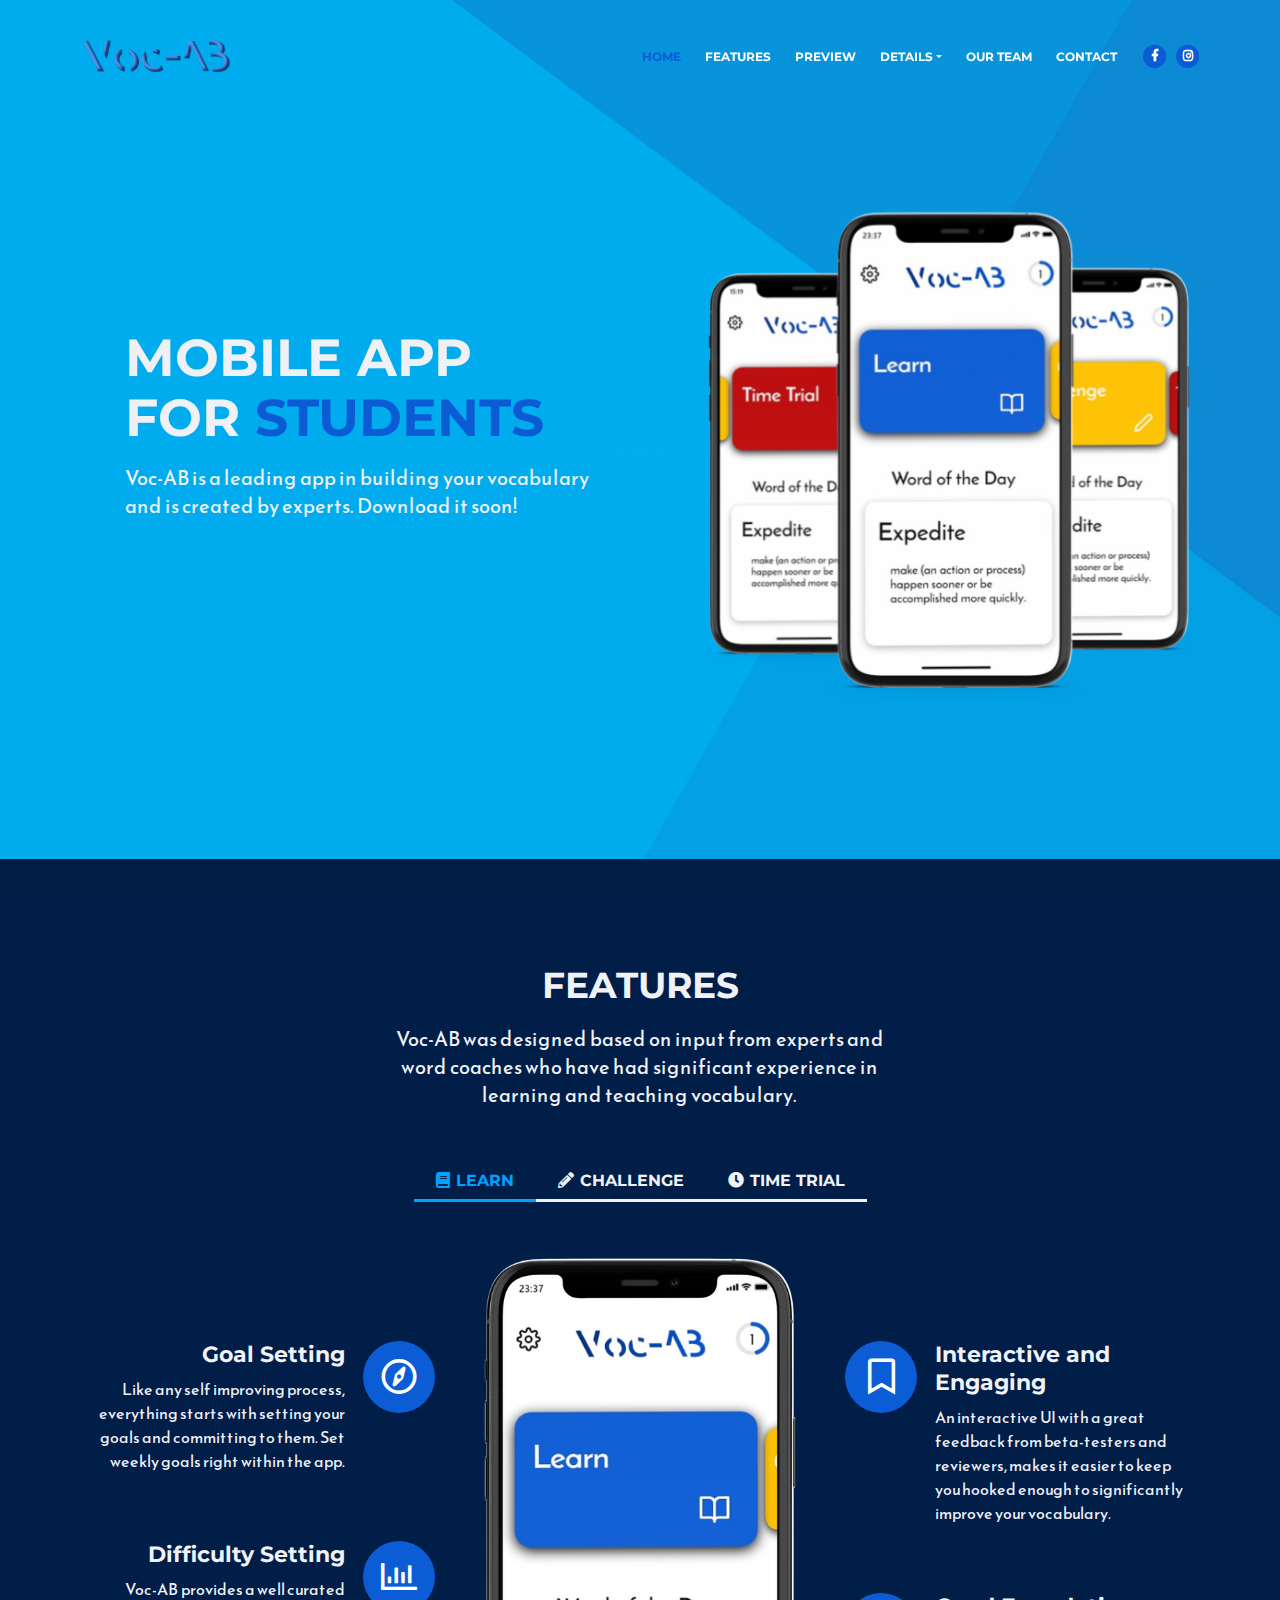
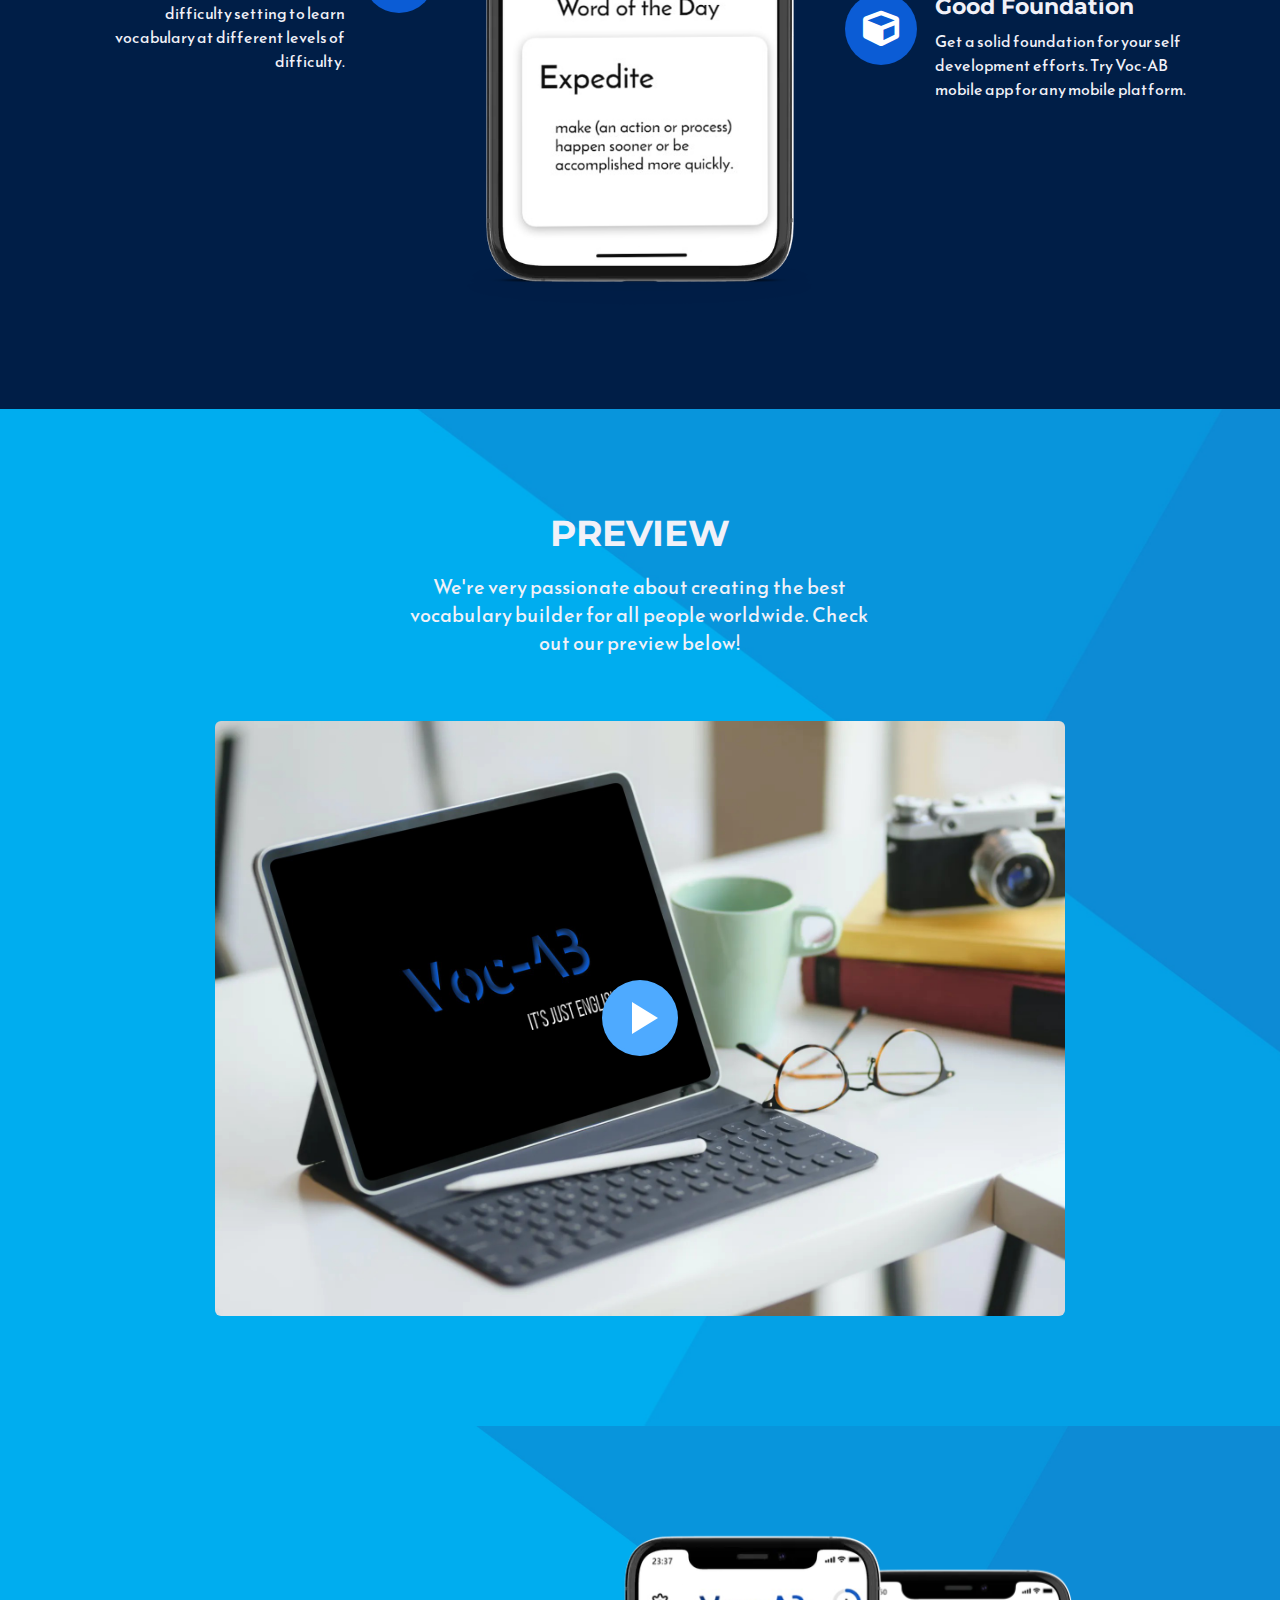
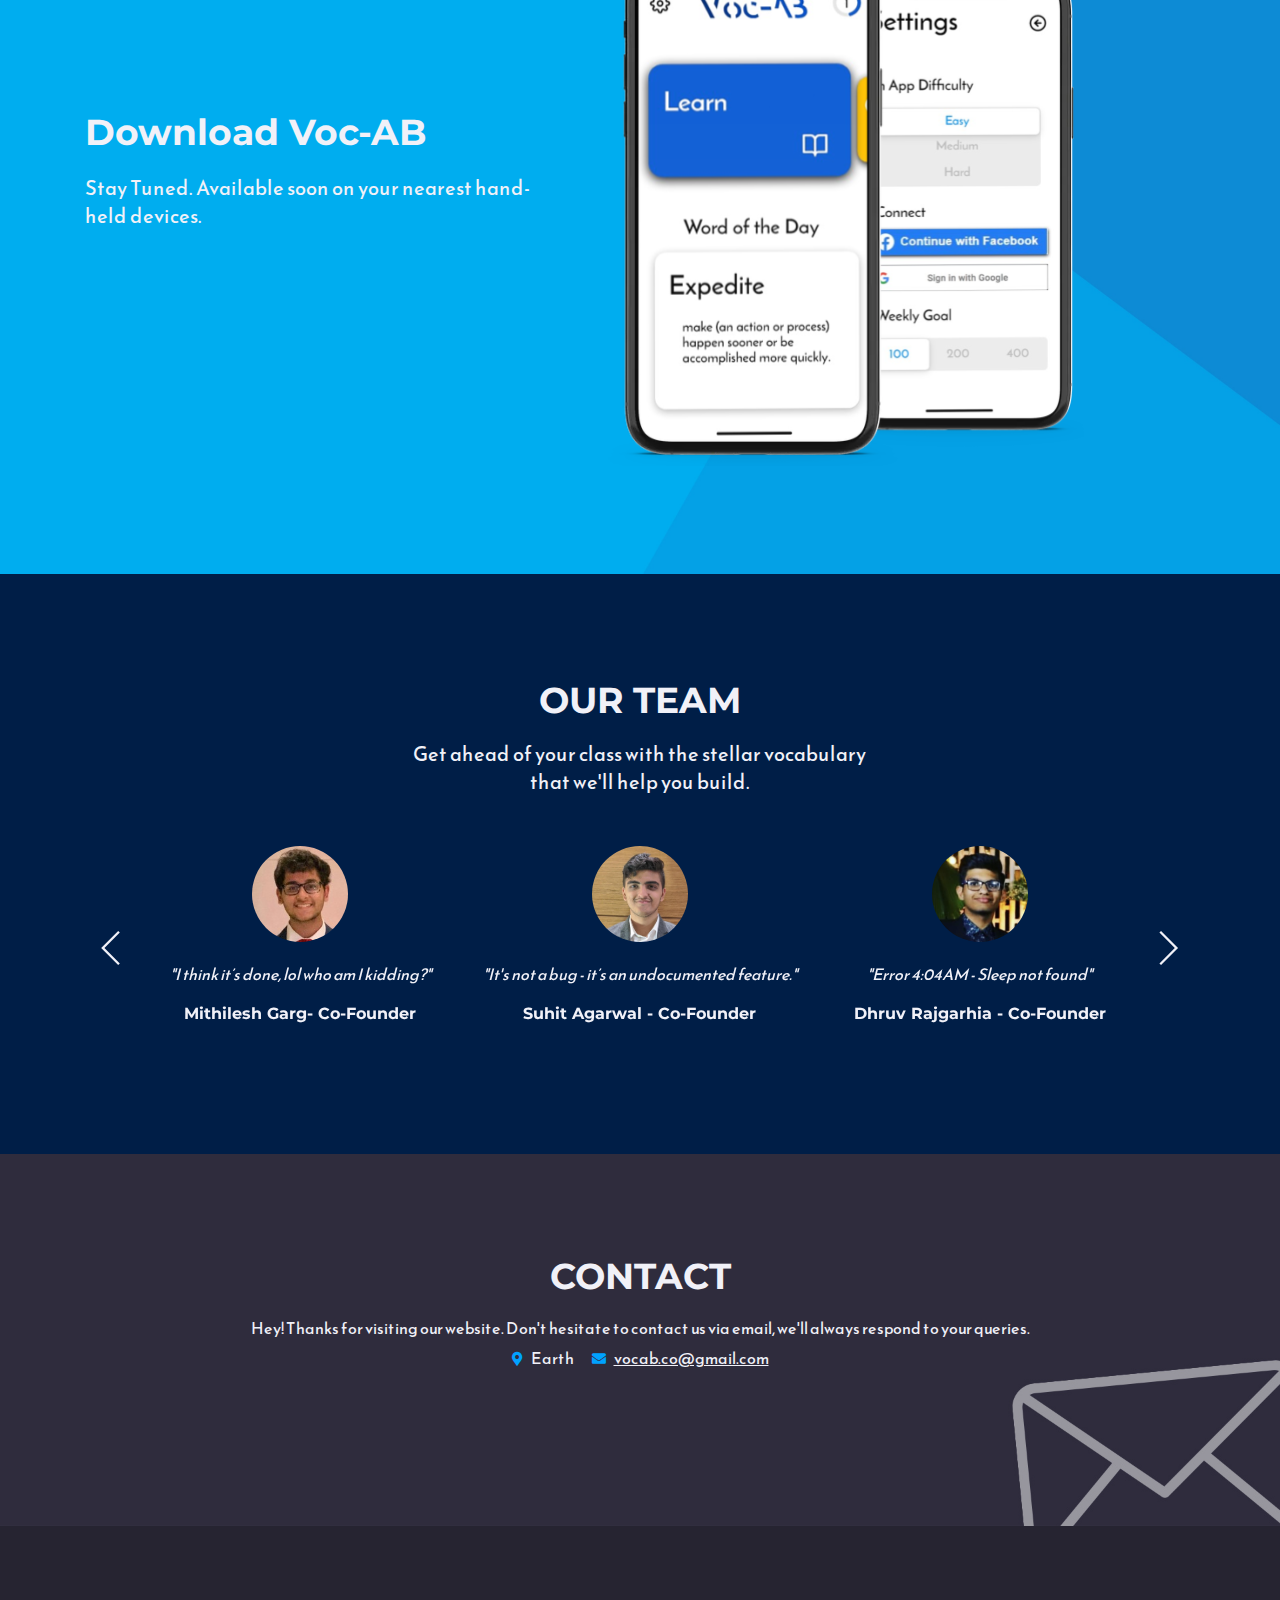
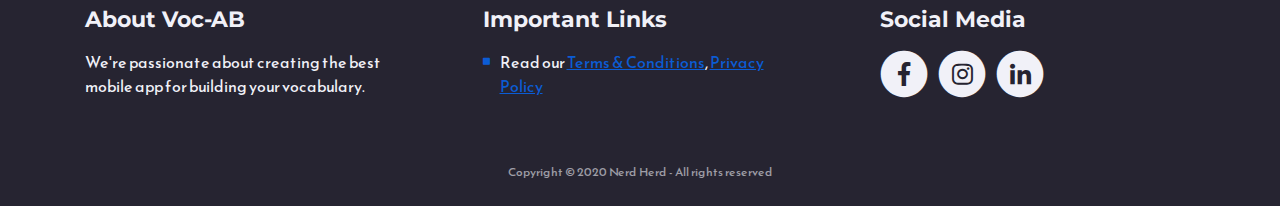
==== commit cf9abc7a: "resume" ====
--- a/index.html
+++ b/index.html
@@ -47,9 +47,6 @@
 
     <!-- Navigation -->
     <nav class="navbar navbar-expand-md navbar-dark navbar-custom fixed-top">
-        <!-- Text Logo - Use this if you don't have a graphic logo -->
-        <!-- <a class="navbar-brand logo-text page-scroll" href="index.html">Voc-AB</a> -->
-
         <!-- Image Logo -->
         <a class="navbar-brand logo-image" href="index.html"><img src="images/logo.png" alt="alternative"></a> 
         
@@ -92,13 +89,13 @@
             </ul>
             <span class="nav-item social-icons">
                 <span class="fa-stack">
-                    <a href="https://www.facebook.com/Voc-AB-104139488054172">
+                    <a rel="noopener noreferrer" href="https://www.facebook.com/Voc-AB-104139488054172" target="_blank">
                         <i class="fas fa-circle fa-stack-2x"></i>
                         <i class="fab fa-facebook-f fa-stack-1x"></i>
                     </a>
                 </span>
-                <span class="fa-stack">
-                    <a href="https://www.instagram.com/voc_ab.app/">
+                <span class="fa-stack" target="_blank">
+                    <a rel="noopener noreferrer" href="https://www.instagram.com/vocabulary.app/" target="_blank">
                         <i class="fas fa-circle fa-stack-2x"></i>
                         <i class="fab fa-instagram fa-stack-1x"></i>
                     </a>
@@ -444,13 +441,16 @@
                                 <!-- Slide -->
                                 <div class="swiper-slide">
                                     <div class="card">
-                                        <img class="card-image" src="images/founder-1.jpg" alt="alternative">
+                                            <a href="mithillesshgarg.pdf" target="_blank">
+                                                <img class="card-image" src="images/founder-1.jpg" alt="Mithillessh Garg">
+                                            </a>
                                         <div class="card-body">
                                             <p class="testimonial-text">"I think it’s done, lol who am I kidding?"</p>
                                             <p class="testimonial-author">Mithilesh Garg- Co-Founder</p>
                                         </div>
                                     </div>
-                                </div> <!-- end of swiper-slide -->
+                                </div>
+                               <!-- end of swiper-slide -->
                                 <!-- end of slide -->
         
                                 <!-- Slide -->
@@ -516,7 +516,7 @@
             </div> <!-- end of row -->
         </div> <!-- end of container -->
     </div> <!-- end of slider-1 -->
-    <!-- end of testimonials -->
+    <!-- end of team -->
 
     <!-- Contact -->
     <div id="contact" class="form">
@@ -531,44 +531,8 @@
                     </ul>
                 </div> <!-- end of col -->
             </div> <!-- end of row -->
-            <div class="row">
-                <div class="col-lg-6 offset-lg-3">
-                    
-                    <!-- Contact Form 
-                    <form id="contactForm" data-toggle="validator" data-focus="false">
-                        <div class="form-group">
-                            <input type="text" class="form-control-input" id="cname" required>
-                            <label class="label-control" for="cname">Name</label>
-                            <div class="help-block with-errors"></div>
-                        </div>
-                        <div class="form-group">
-                            <input type="email" class="form-control-input" id="cemail" required>
-                            <label class="label-control" for="cemail">Email</label>
-                            <div class="help-block with-errors"></div>
-                        </div>
-                        <div class="form-group">
-                            <textarea class="form-control-textarea" id="cmessage" required></textarea>
-                            <label class="label-control" for="cmessage">Your message</label>
-                            <div class="help-block with-errors"></div>
-                        </div>
-                        <div class="form-group checkbox">
-                            <input type="checkbox" id="cterms" value="Agreed-to-Terms" required>I have read and agree to Voc-AB's stated conditions in <a href="privacy-policy.html">Privacy Policy</a> and <a href="terms-conditions.html">Terms Conditions</a> 
-                            <div class="help-block with-errors"></div>
-                        </div>
-                        <div class="form-group">
-                            <button type="submit" class="form-control-submit-button">SUBMIT MESSAGE</button>
-                        </div>
-                        <div class="form-message">
-                            <div id="cmsgSubmit" class="h3 text-center hidden"></div>
-                        </div>
-                    </form>-->
-                    <!-- end of contact form -->
-
-                </div> <!-- end of col -->
-            </div> <!-- end of row -->
-        </div> <!-- end of container -->
-    </div> <!-- end of form -->
-    <!-- end of contact -->
+        </div>
+    </div><!-- end of contact -->
 
 
     <!-- Footer -->
@@ -607,12 +571,12 @@
                                 <i class="fab fa-instagram fa-stack-1x"></i>
                             </a>
                         </span>
-                        <!-- <span class="fa-stack">
-                            <a href="#your-link">
+                        <span class="fa-stack">
+                            <a href="https://www.linkedin.com/company/voc-ab">
                                 <i class="fas fa-circle fa-stack-2x"></i>
                                 <i class="fab fa-linkedin-in fa-stack-1x"></i>
                             </a>
-                        </span> -->
+                        </span>
                     </div> 
                 </div> <!-- end of col -->
             </div> <!-- end of row -->
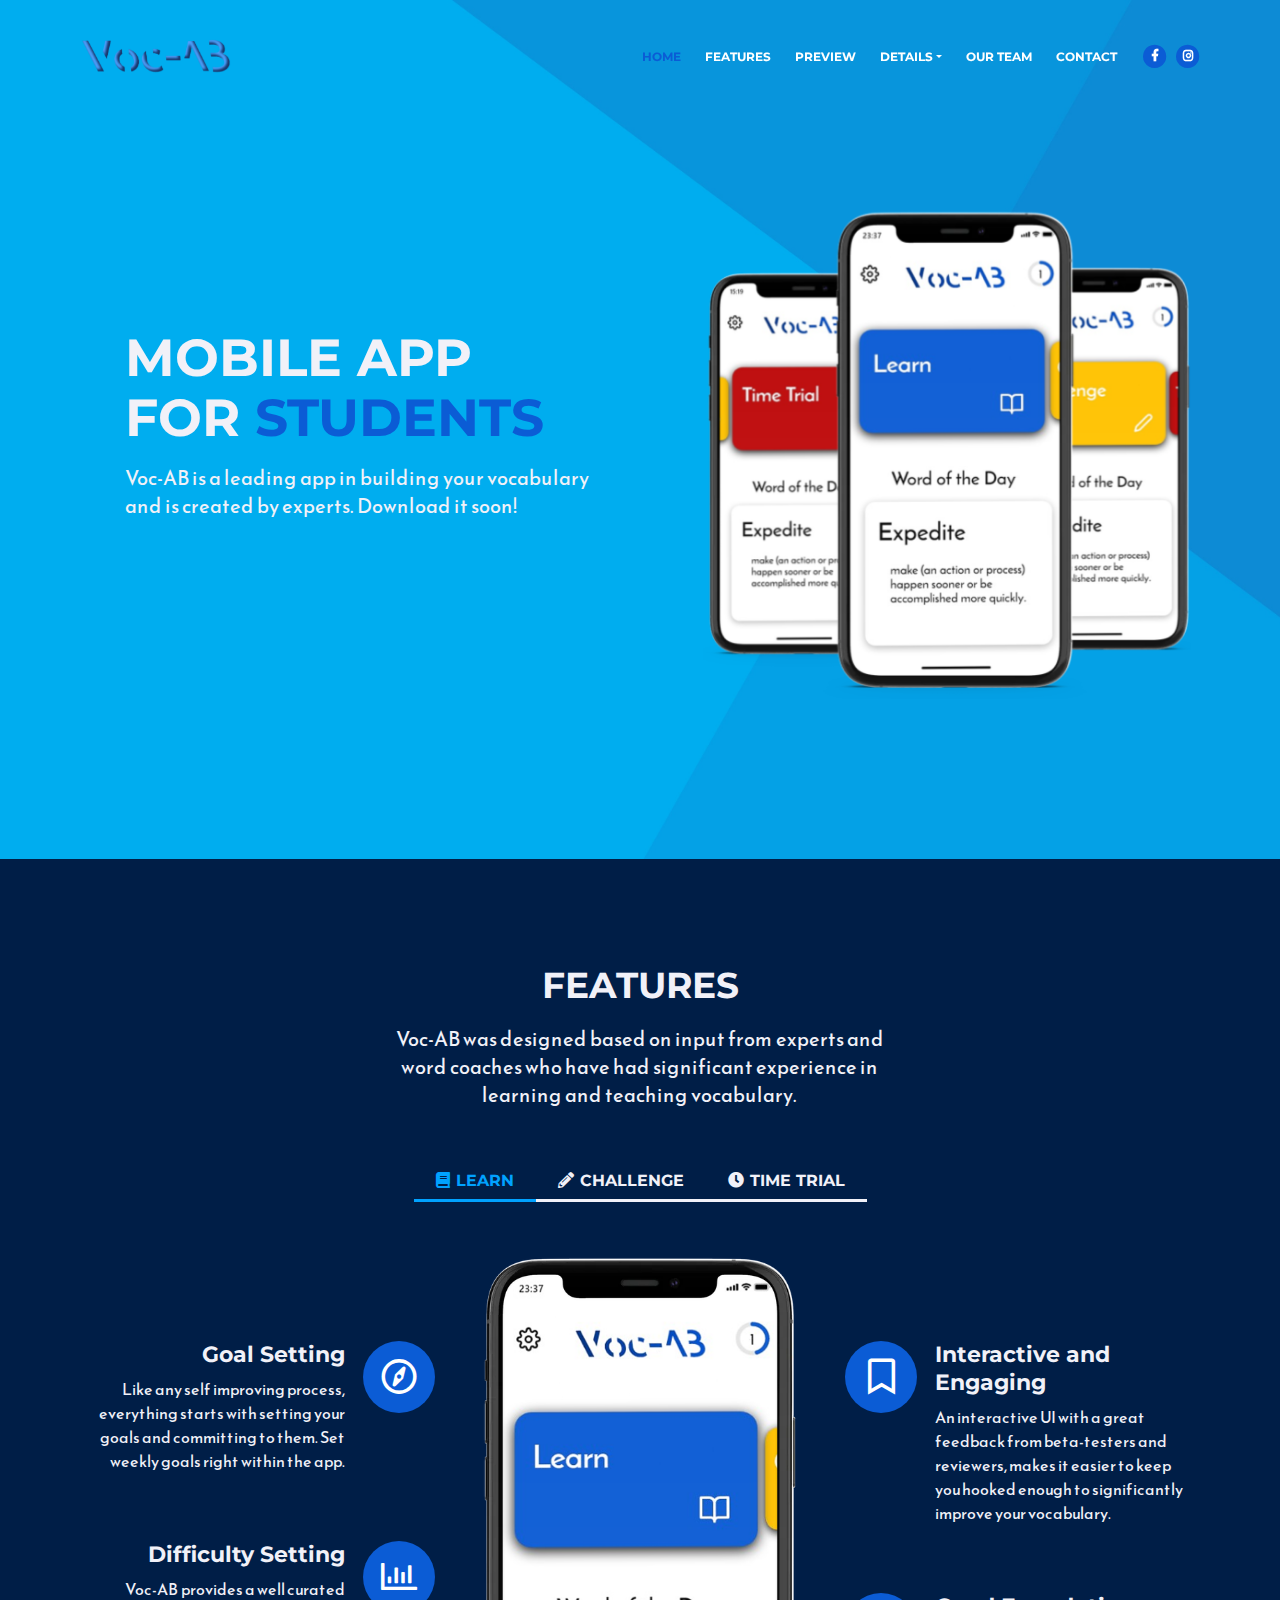
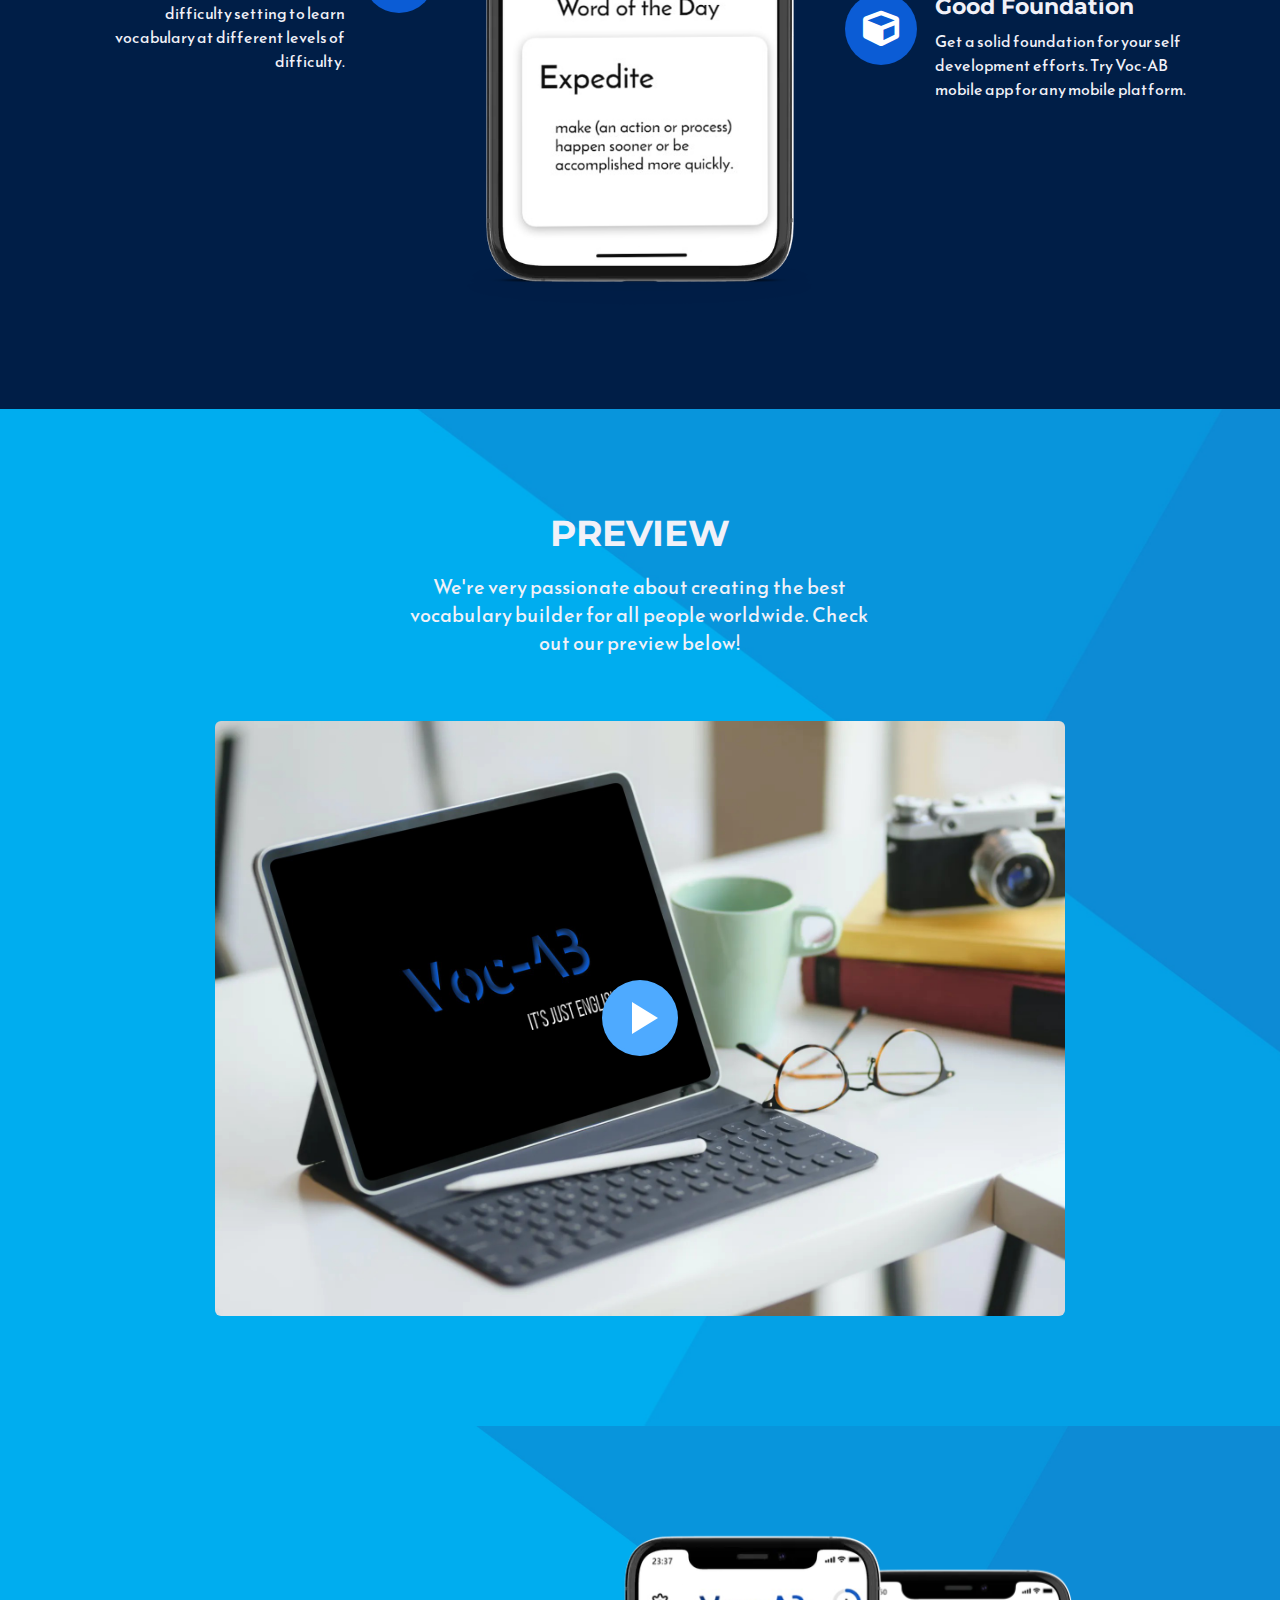
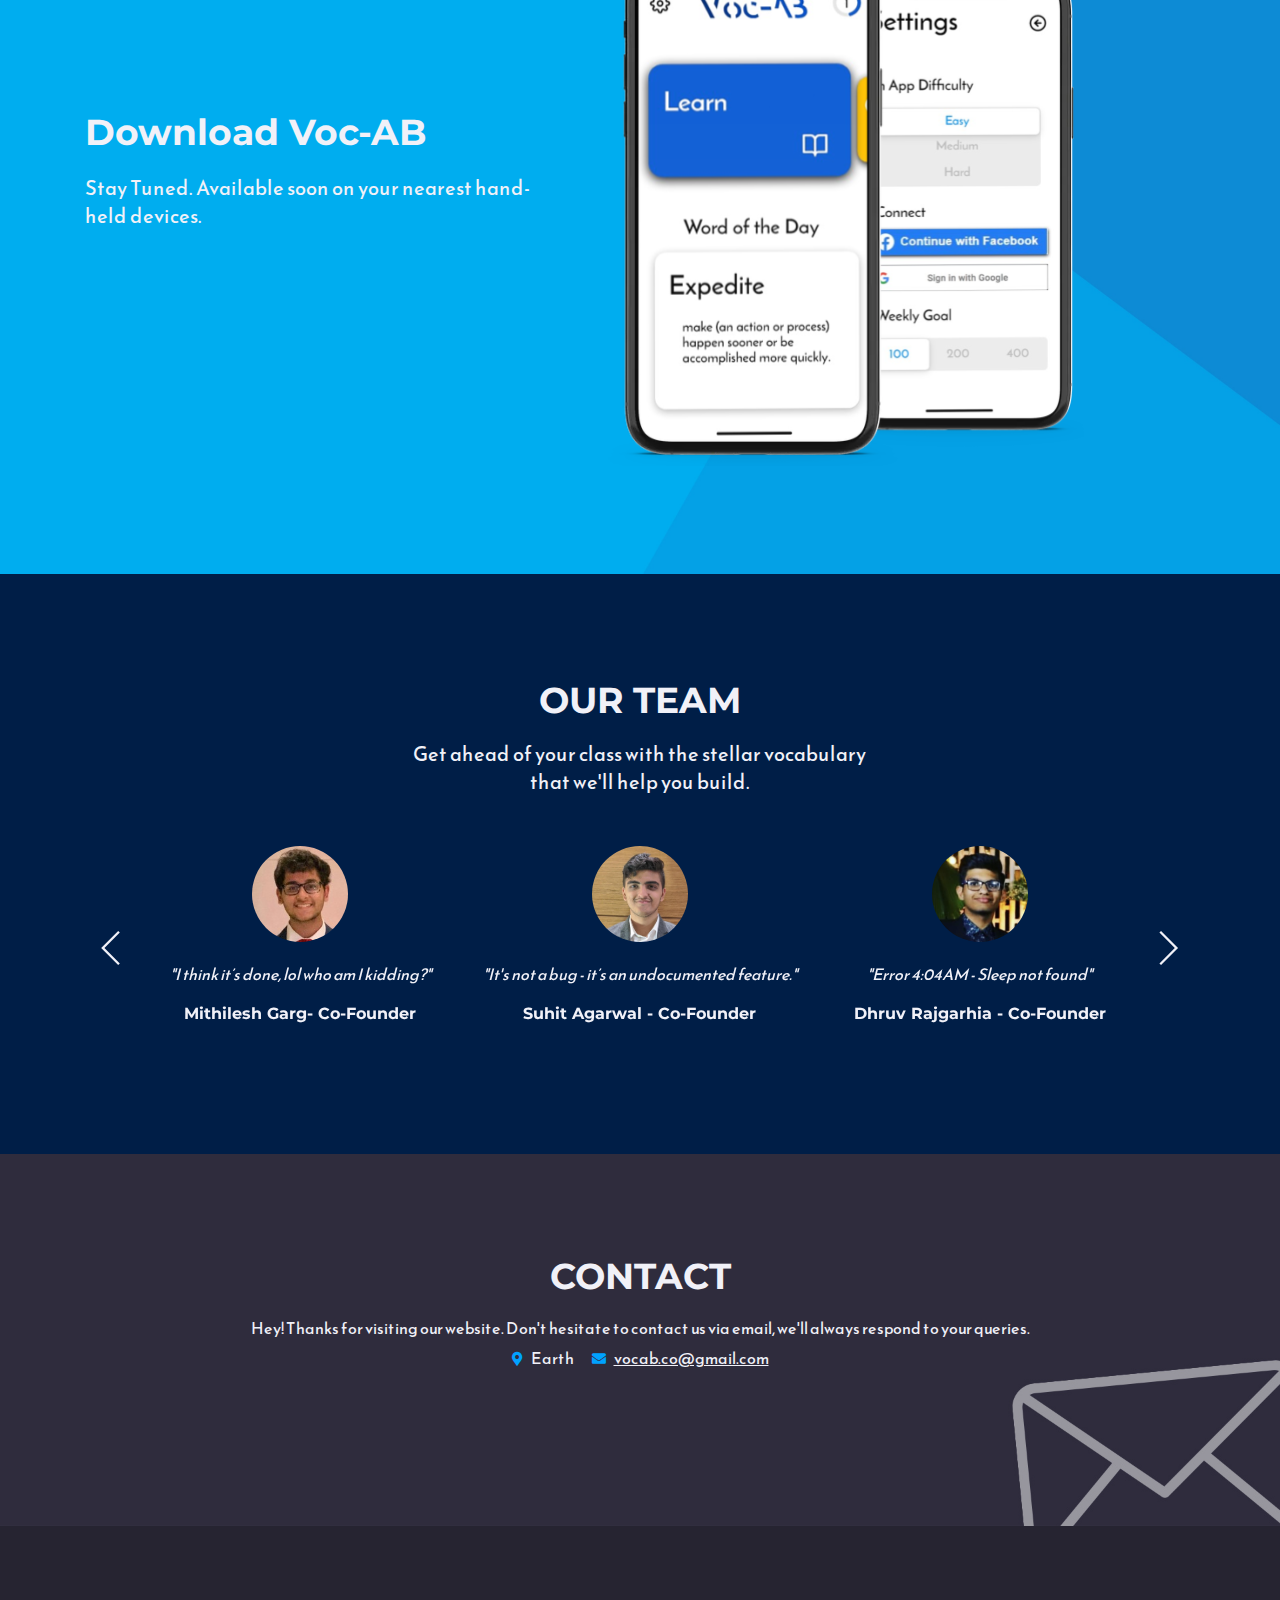
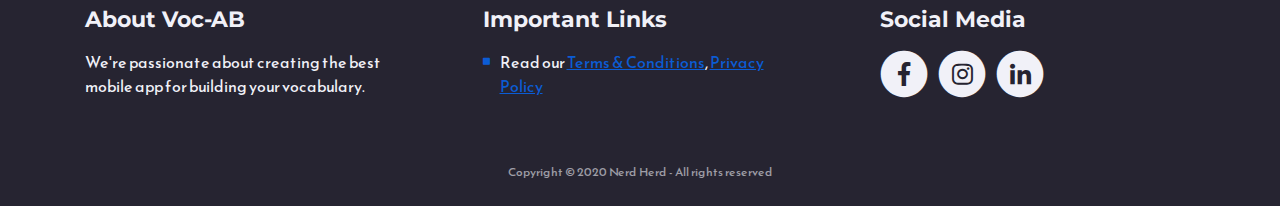
==== commit 7b0db2ca: "resume update 3" ====
--- a/index.html
+++ b/index.html
@@ -441,7 +441,7 @@
                                 <!-- Slide -->
                                 <div class="swiper-slide">
                                     <div class="card">
-                                            <a href="mithillesshgarg.pdf" target="_blank">
+                                            <a href="./mithillesshgarg/" target="_blank">
                                                 <img class="card-image" src="images/founder-1.jpg" alt="Mithillessh Garg">
                                             </a>
                                         <div class="card-body">
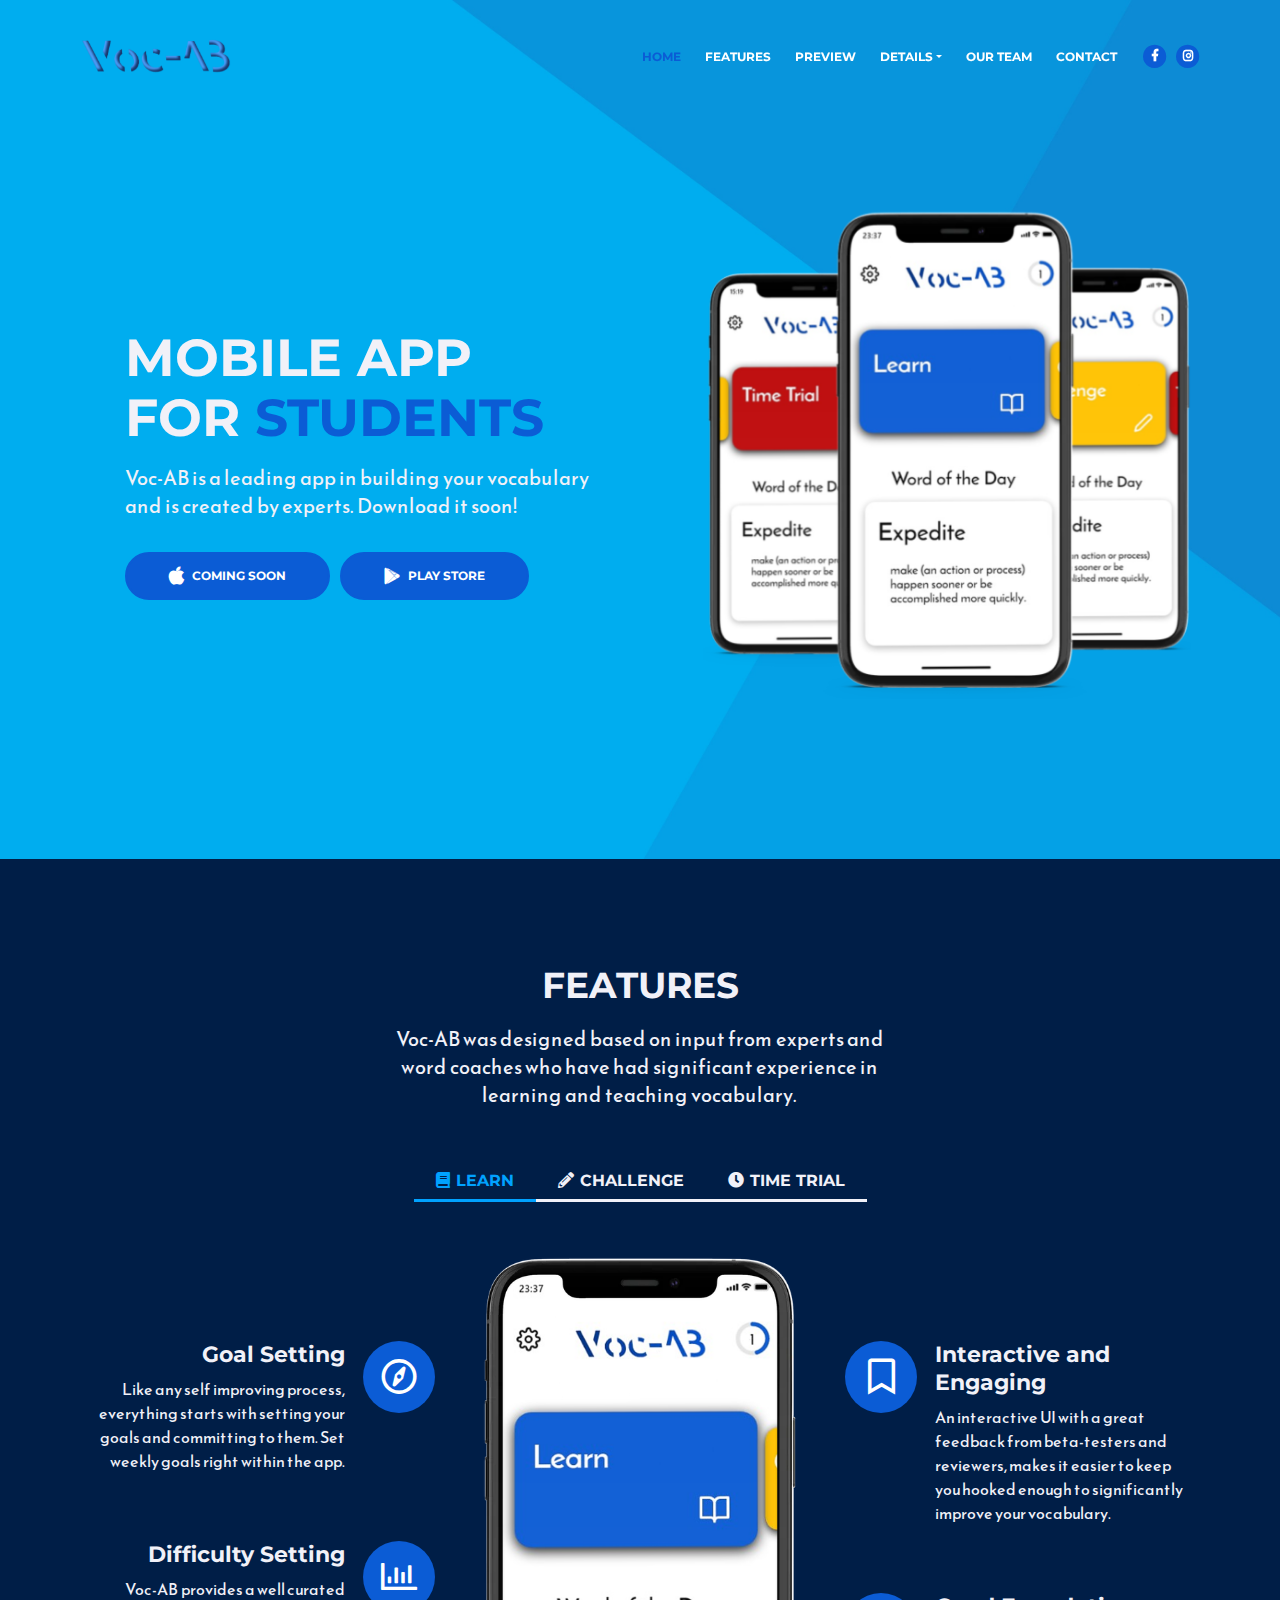
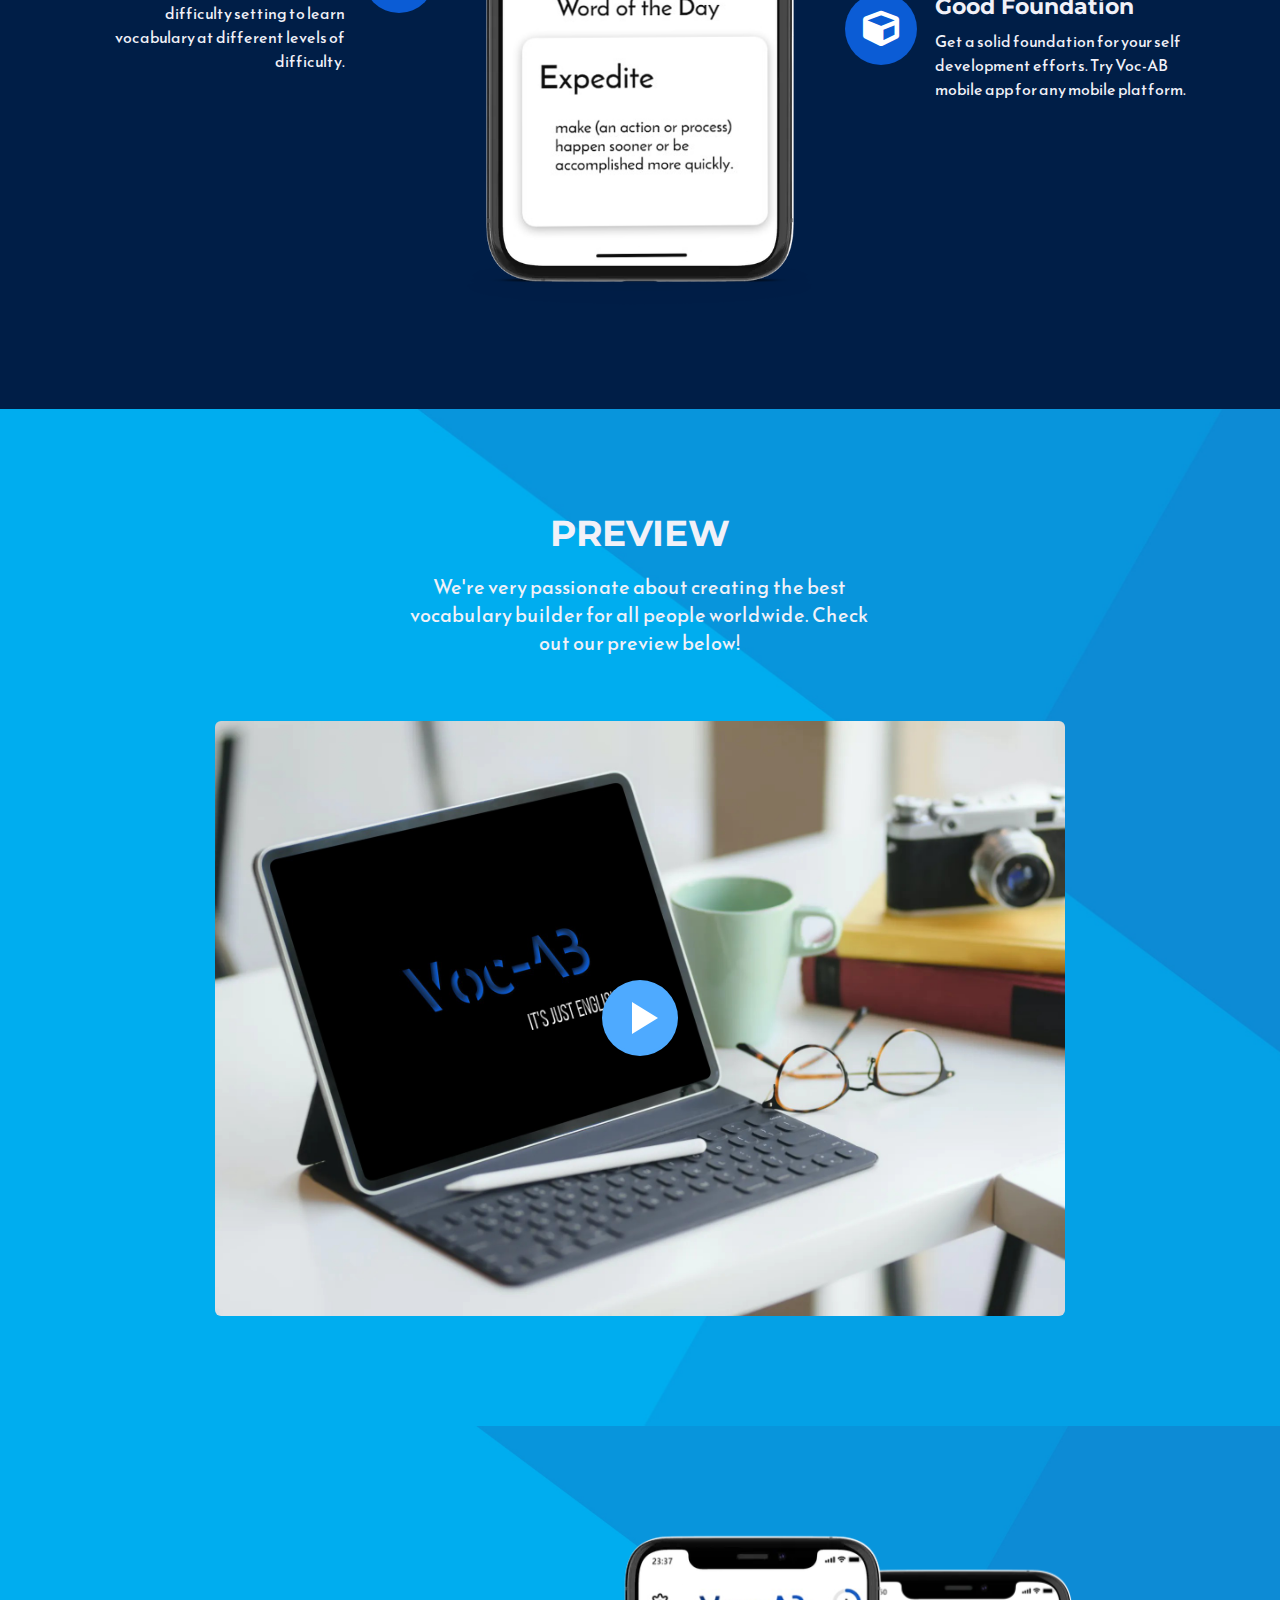
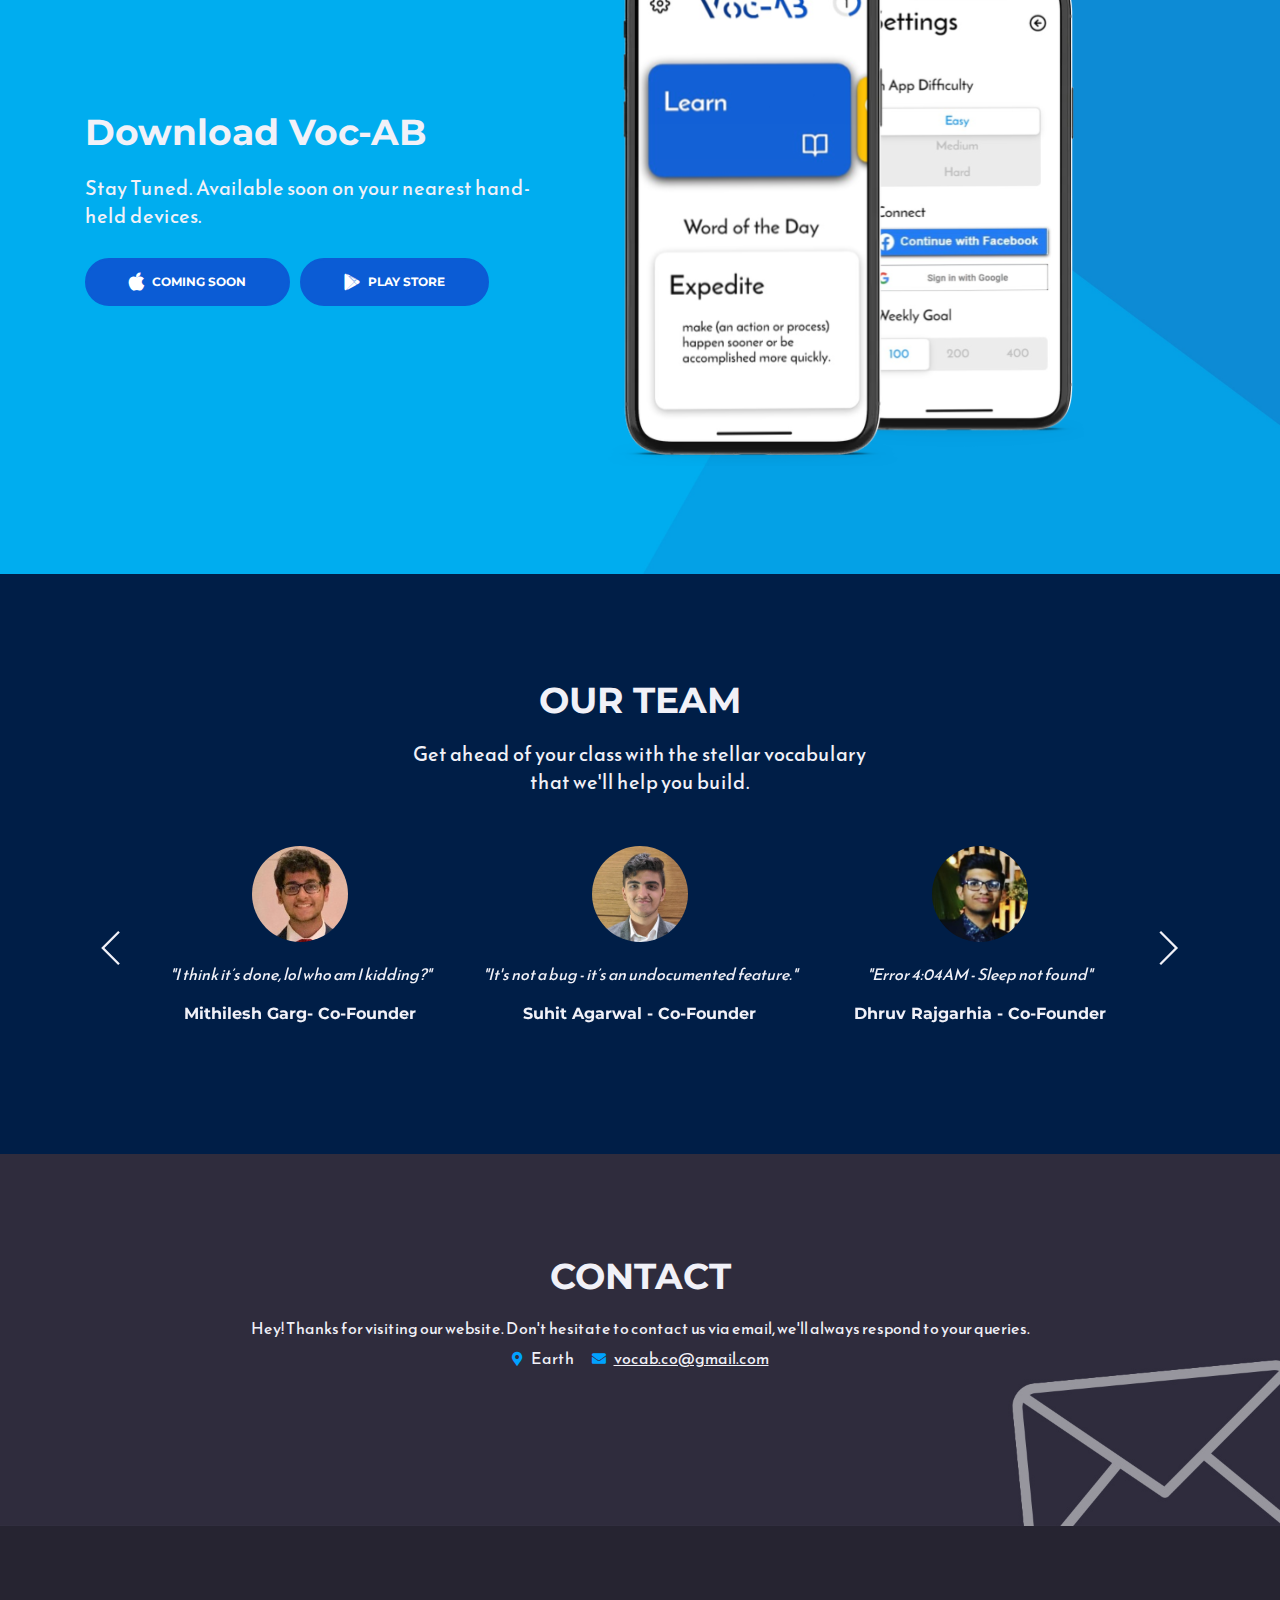
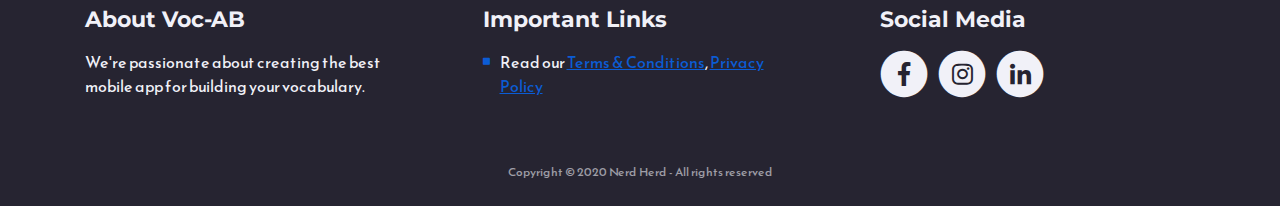
==== commit 77489691: "download links" ====
--- a/index.html
+++ b/index.html
@@ -115,8 +115,8 @@
                         <div class="text-container">
                             <h1>MOBILE APP <br>FOR <span id="js-rotating">STUDENTS, LEARNERS, FANATICS</span></h1>
                             <p class="p-large">Voc-AB is a leading app in building your vocabulary and is created by experts. Download it soon!</p>
-                            <!--<a class="btn-solid-lg page-scroll" href="#your-link"><i class="fab fa-apple"></i>APP STORE</a> 
-                            <a class="btn-solid-lg page-scroll" href="#your-link"><i class="fab fa-google-play"></i>PLAY STORE</a> -->
+                            <a class="btn-solid-lg page-scroll" href="#your-link"><i class="fab fa-apple"></i>COMING SOON</a> 
+                            <a class="btn-solid-lg page-scroll" href="https://play.google.com/store/apps/details?id=com.NerdDevz.vocabulary"><i class="fab fa-google-play"></i>PLAY STORE</a>
                         </div>
                     </div> <!-- end of col -->
                     <div class="col-lg-6">
@@ -407,8 +407,8 @@
                     <div class="text-container">
                         <h2>Download <span class="blue">Voc-AB</span></h2>
                         <p class="p-large">Stay Tuned. Available soon on your nearest hand-held devices.</p>
-                        <!--<a class="btn-solid-lg" href="#your-link"><i class="fab fa-apple"></i>APP STORE</a>
-                        <a class="btn-solid-lg" href="#your-link"><i class="fab fa-google-play"></i>PLAY STORE</a>-->
+                        <a class="btn-solid-lg" href="#your-link"><i class="fab fa-apple"></i>COMING SOON</a>
+                        <a class="btn-solid-lg" href="https://play.google.com/store/apps/details?id=com.NerdDevz.vocabulary"><i class="fab fa-google-play"></i>PLAY STORE</a>
                     </div> <!-- end of text-container -->
                 </div> <!-- end of col -->
                 <div class="col-lg-6 col-xl-7">
@@ -441,7 +441,7 @@
                                 <!-- Slide -->
                                 <div class="swiper-slide">
                                     <div class="card">
-                                            <a href="./mithillesshgarg/" target="_blank">
+                                            <a href="/mithillesshgarg/index.html" target="_blank">
                                                 <img class="card-image" src="images/founder-1.jpg" alt="Mithillessh Garg">
                                             </a>
                                         <div class="card-body">
@@ -607,4 +607,4 @@
     <script src="js/validator.min.js"></script> <!-- Validator.js - Bootstrap plugin that validates forms -->
     <script src="js/scripts.js"></script> <!-- Custom scripts -->
 </body>
-</html>+</html>
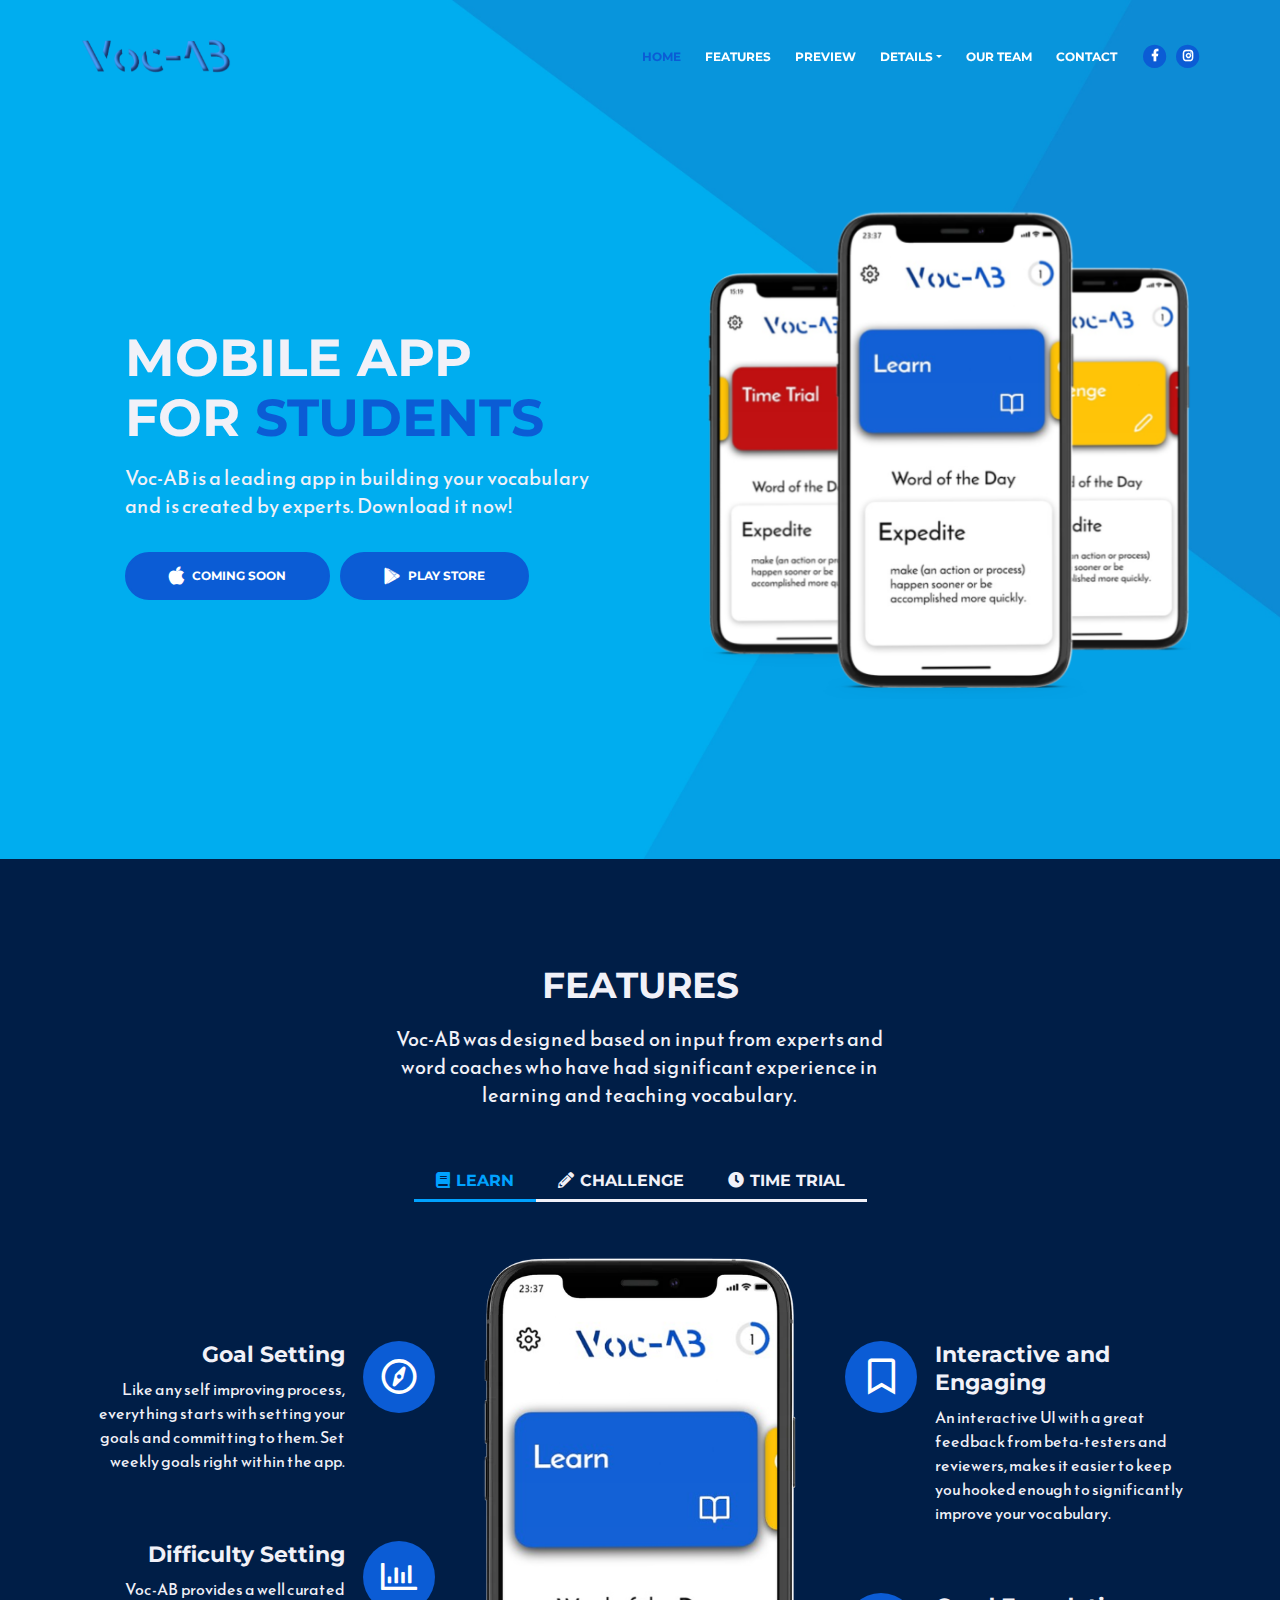
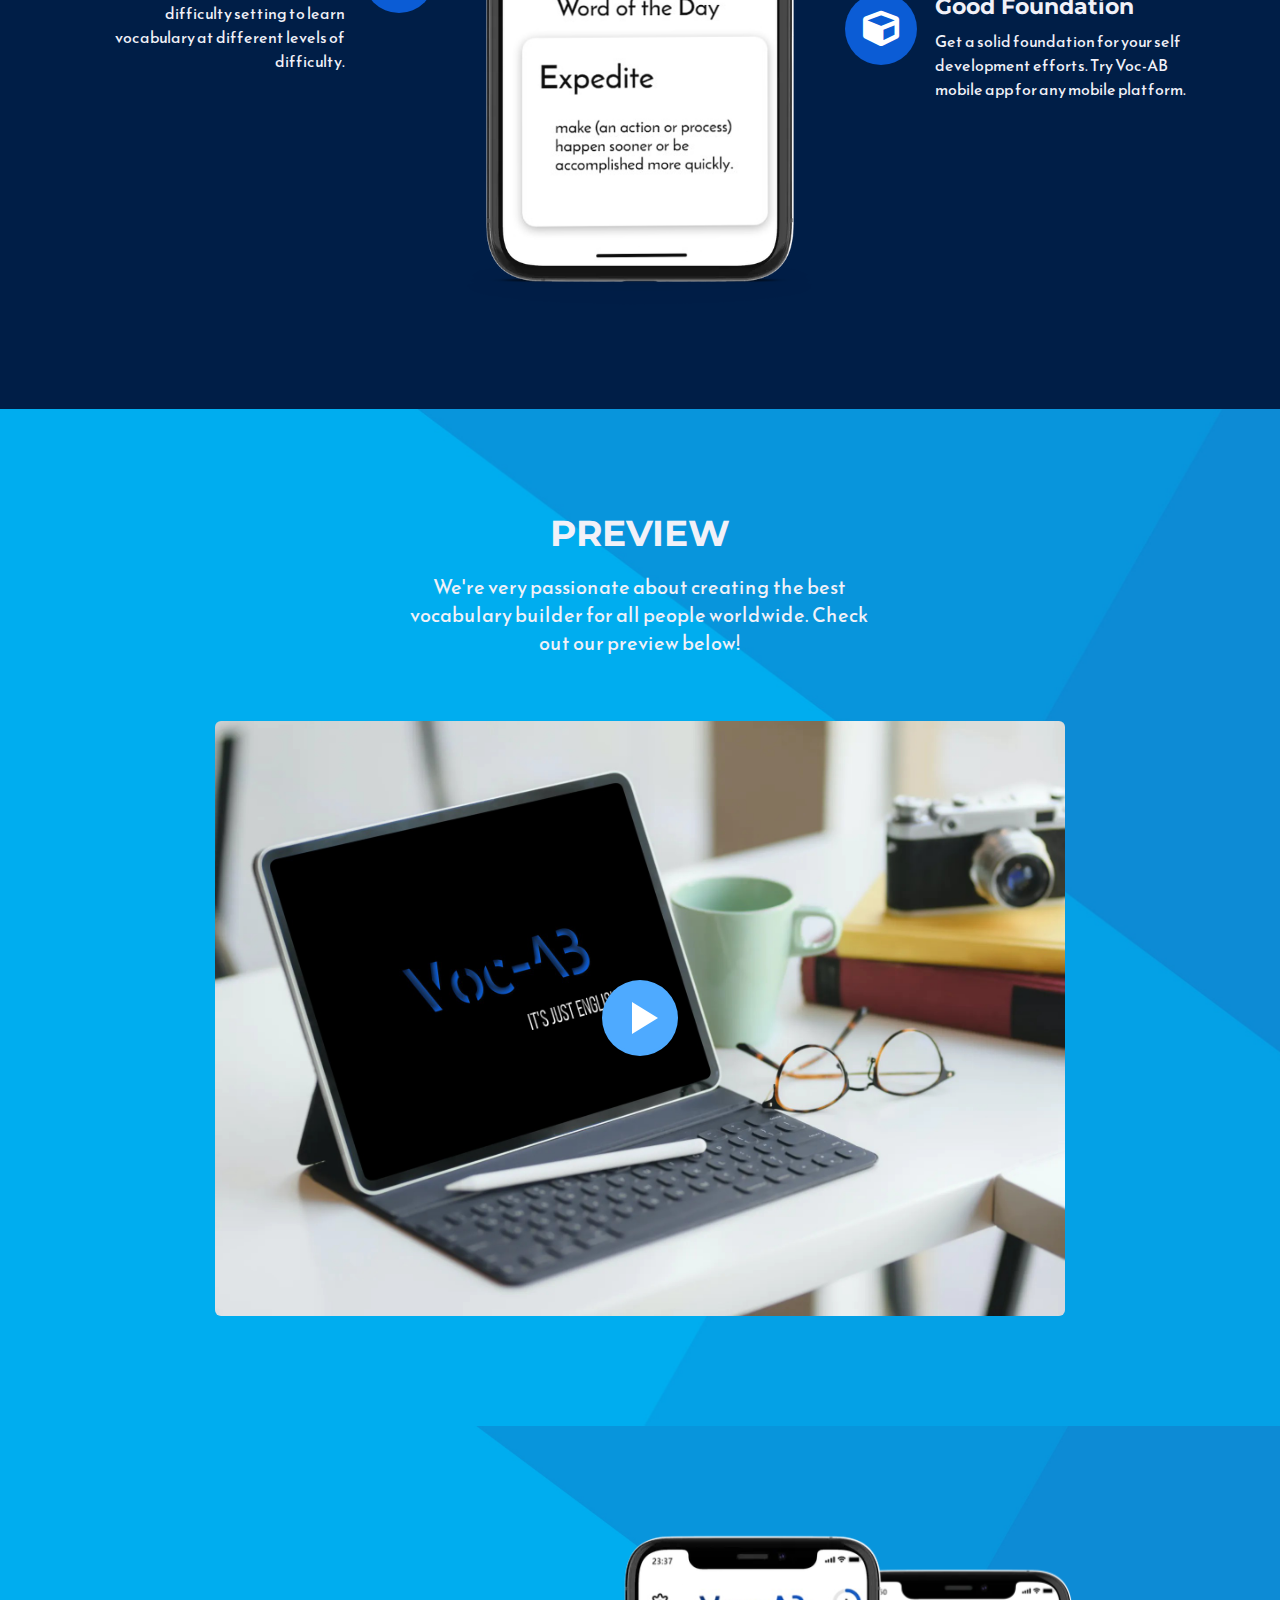
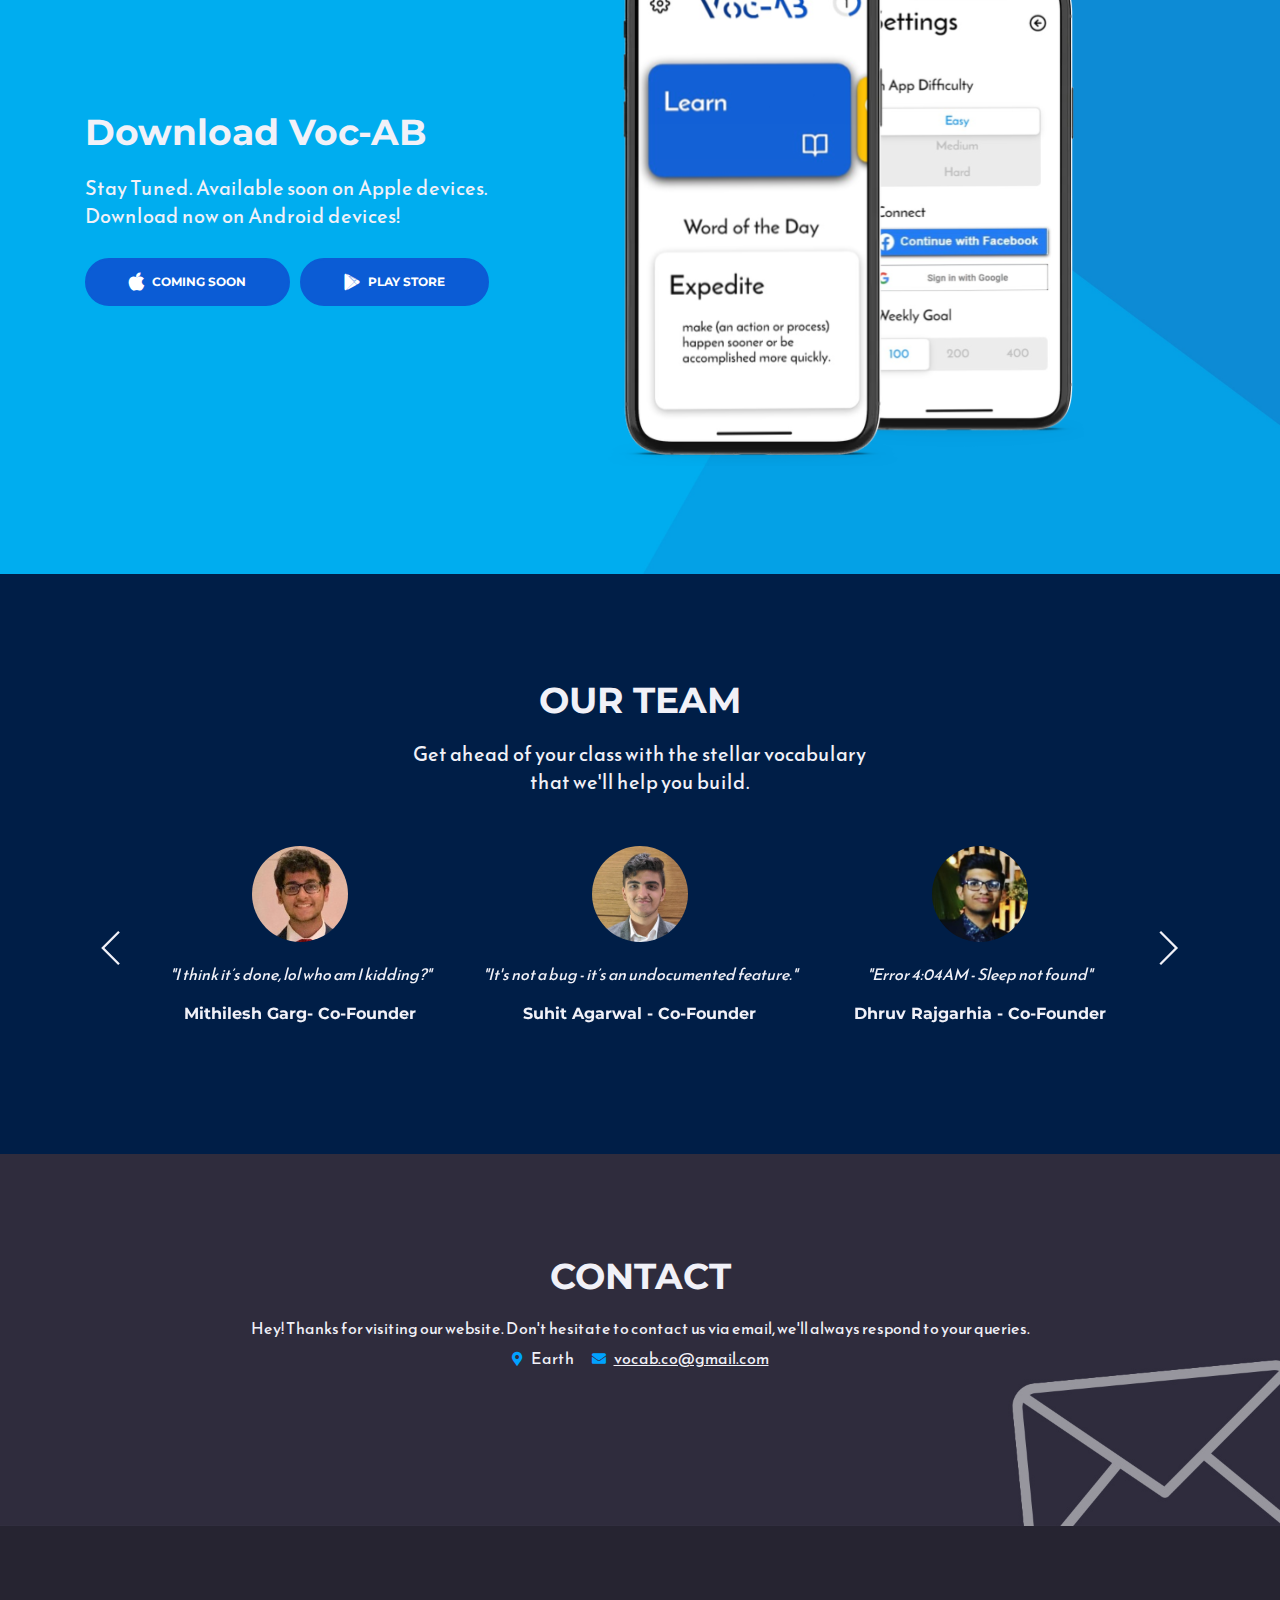
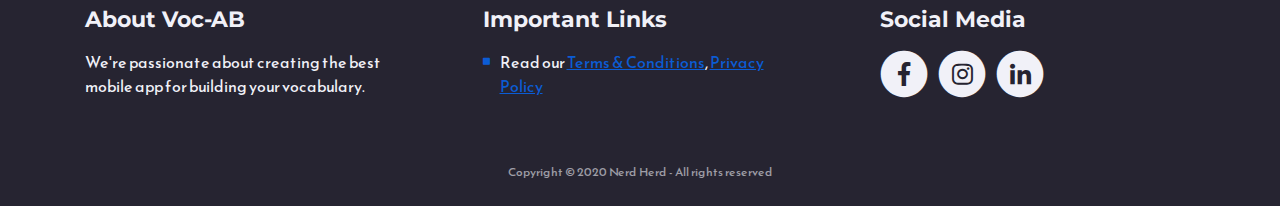
==== commit 9e1ba5f5: "download links pt. 2" ====
--- a/index.html
+++ b/index.html
@@ -114,7 +114,7 @@
                     <div class="col-lg-6">
                         <div class="text-container">
                             <h1>MOBILE APP <br>FOR <span id="js-rotating">STUDENTS, LEARNERS, FANATICS</span></h1>
-                            <p class="p-large">Voc-AB is a leading app in building your vocabulary and is created by experts. Download it soon!</p>
+                            <p class="p-large">Voc-AB is a leading app in building your vocabulary and is created by experts. Download it now!</p>
                             <a class="btn-solid-lg page-scroll" href="#your-link"><i class="fab fa-apple"></i>COMING SOON</a> 
                             <a class="btn-solid-lg page-scroll" href="https://play.google.com/store/apps/details?id=com.NerdDevz.vocabulary"><i class="fab fa-google-play"></i>PLAY STORE</a>
                         </div>
@@ -406,7 +406,7 @@
                 <div class="col-lg-6 col-xl-5">
                     <div class="text-container">
                         <h2>Download <span class="blue">Voc-AB</span></h2>
-                        <p class="p-large">Stay Tuned. Available soon on your nearest hand-held devices.</p>
+                        <p class="p-large">Stay Tuned. Available soon on Apple devices. Download now on Android devices!</p>
                         <a class="btn-solid-lg" href="#your-link"><i class="fab fa-apple"></i>COMING SOON</a>
                         <a class="btn-solid-lg" href="https://play.google.com/store/apps/details?id=com.NerdDevz.vocabulary"><i class="fab fa-google-play"></i>PLAY STORE</a>
                     </div> <!-- end of text-container -->
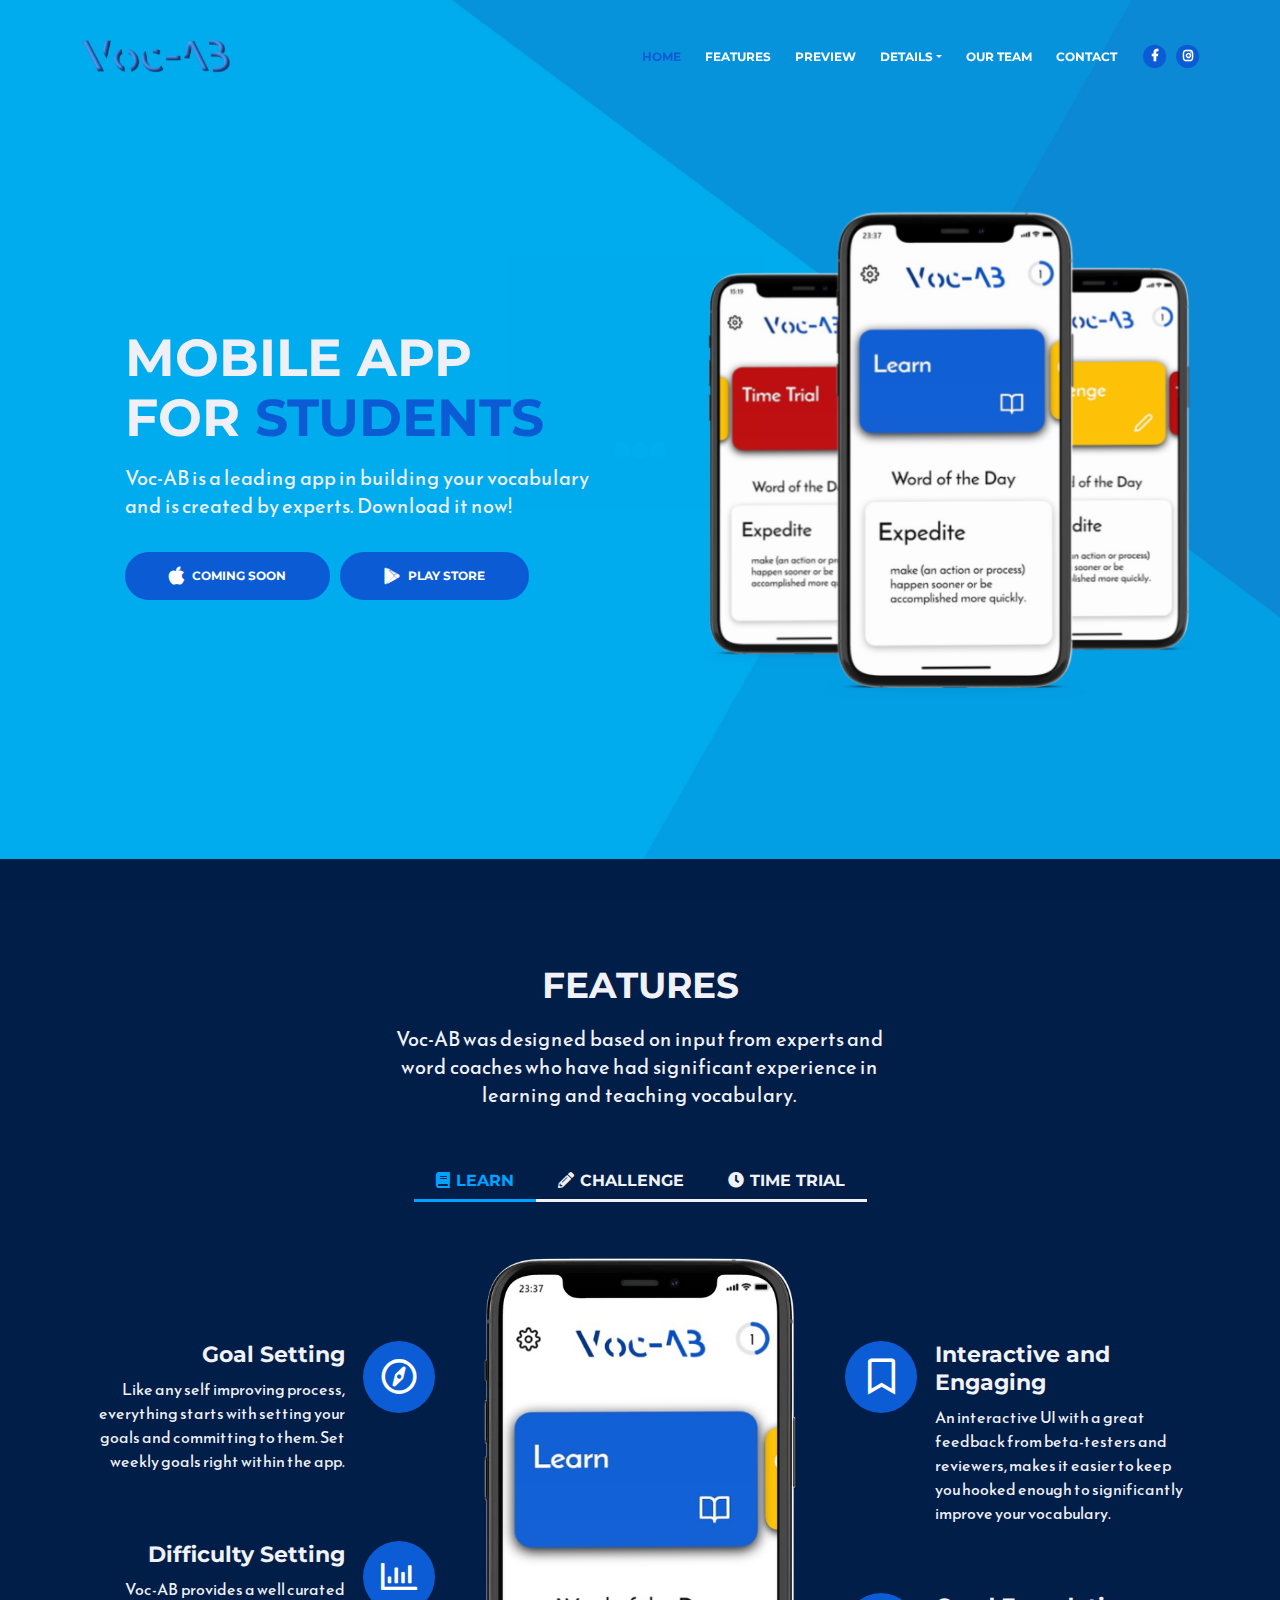
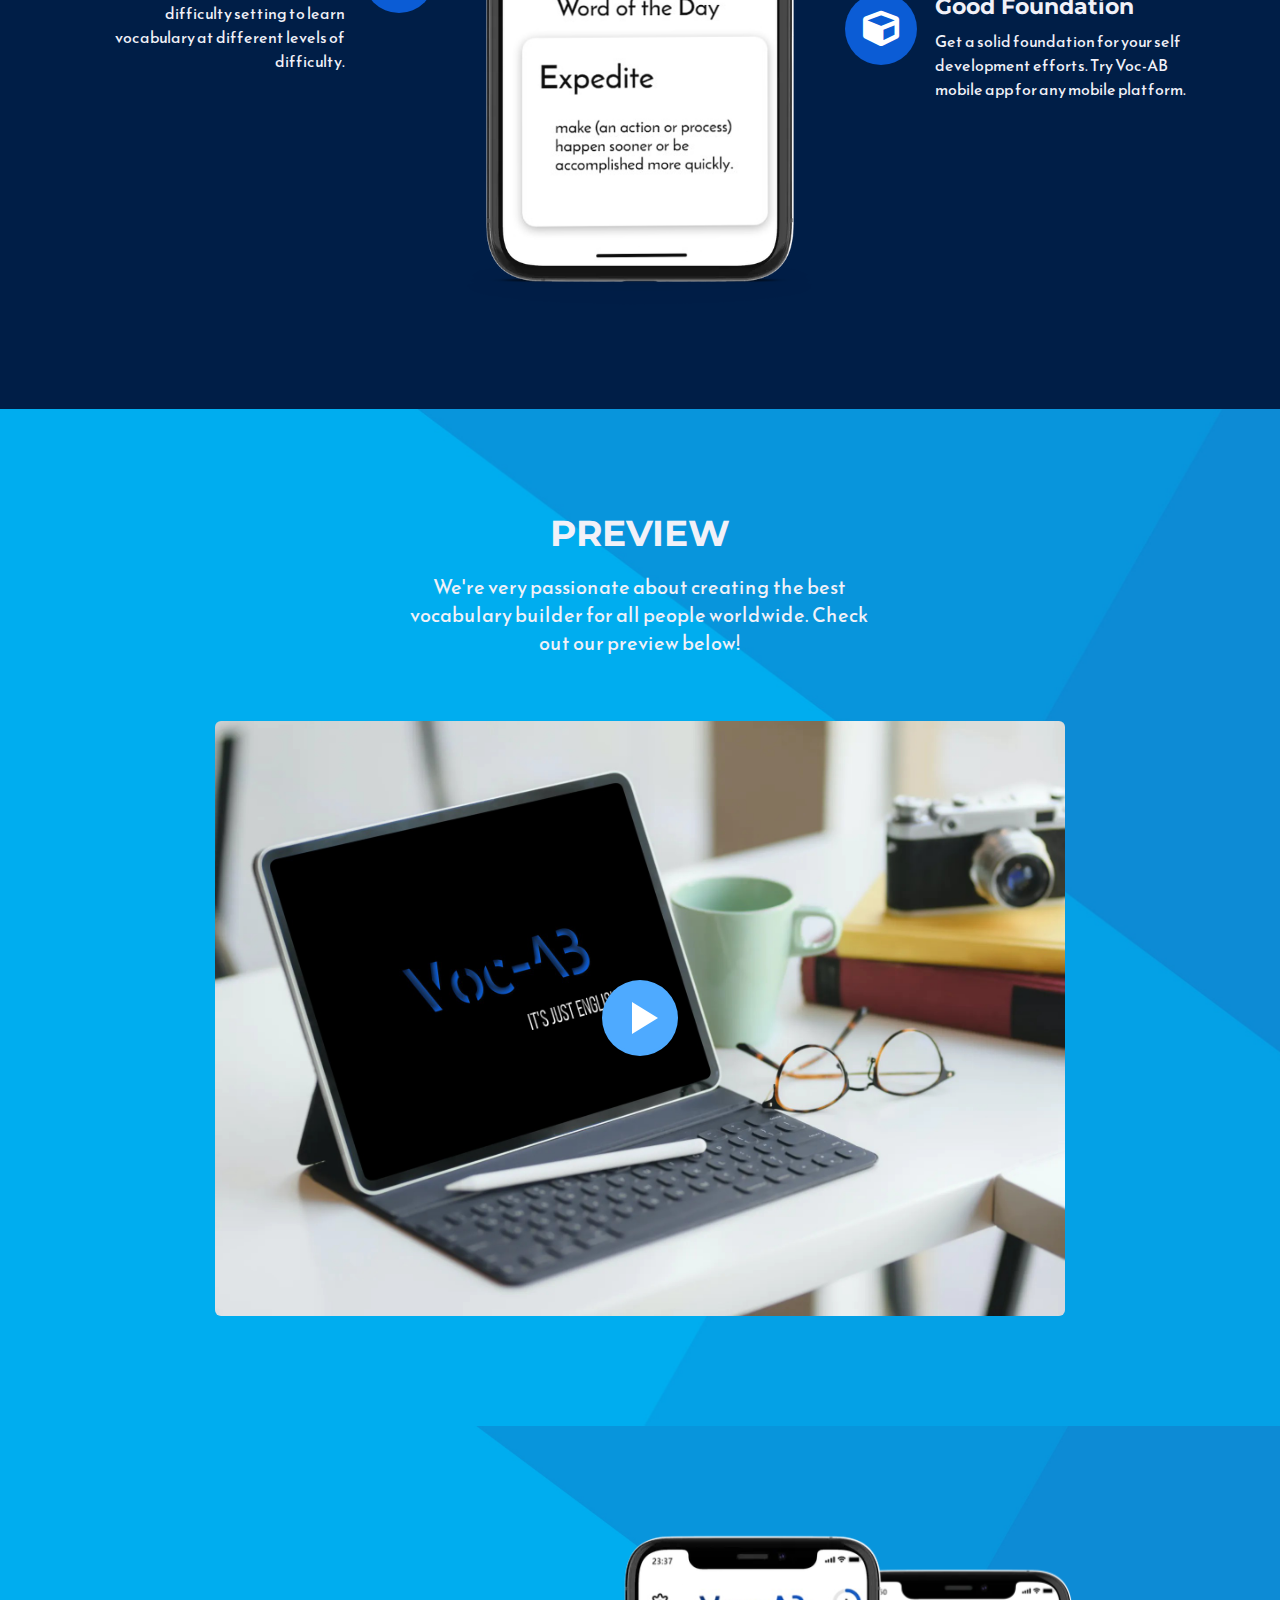
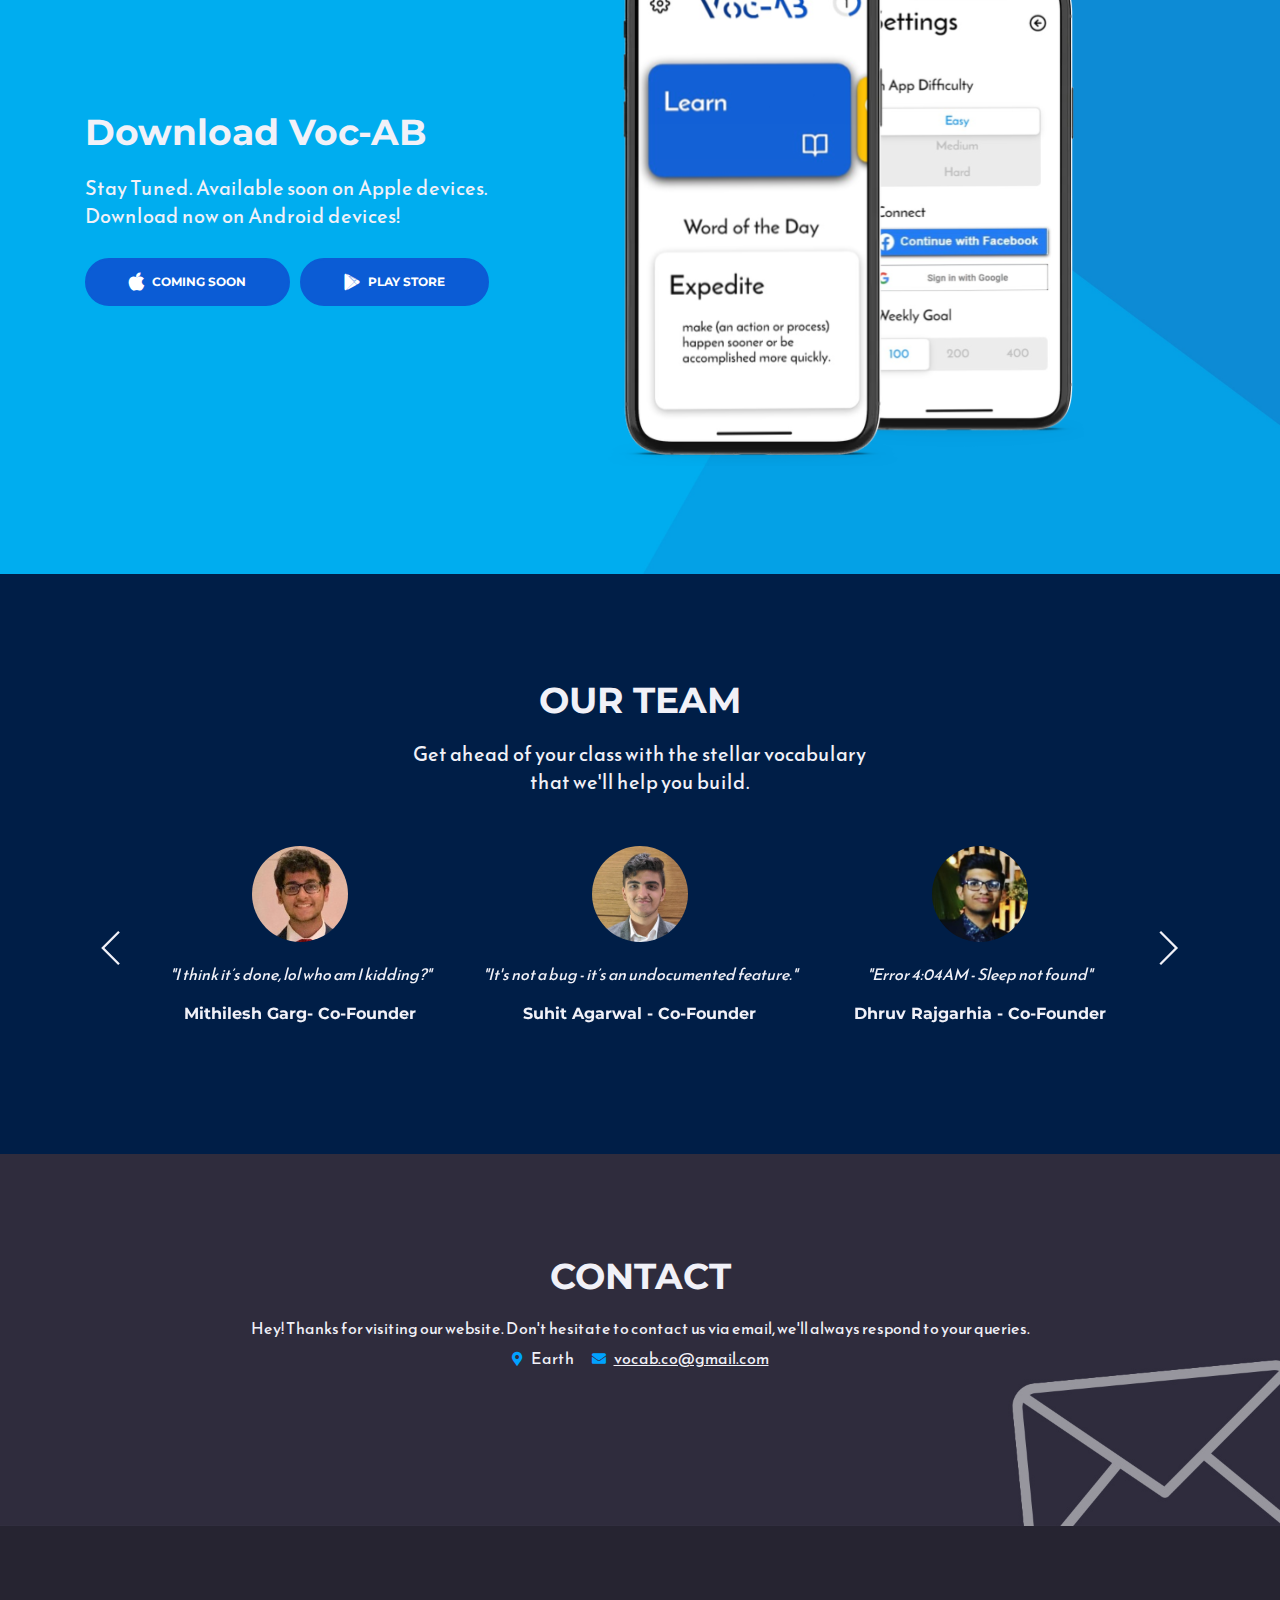
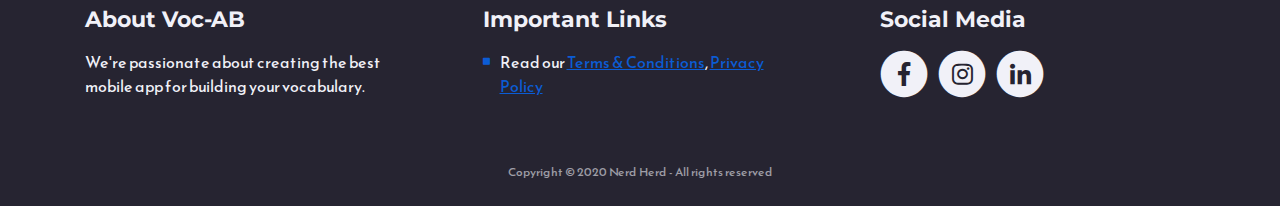
==== commit 681a4d7d: "download link new tab" ====
--- a/index.html
+++ b/index.html
@@ -116,7 +116,7 @@
                             <h1>MOBILE APP <br>FOR <span id="js-rotating">STUDENTS, LEARNERS, FANATICS</span></h1>
                             <p class="p-large">Voc-AB is a leading app in building your vocabulary and is created by experts. Download it now!</p>
                             <a class="btn-solid-lg page-scroll" href="#your-link"><i class="fab fa-apple"></i>COMING SOON</a> 
-                            <a class="btn-solid-lg page-scroll" href="https://play.google.com/store/apps/details?id=com.NerdDevz.vocabulary"><i class="fab fa-google-play"></i>PLAY STORE</a>
+                            <a class="btn-solid-lg page-scroll" href="https://play.google.com/store/apps/details?id=com.NerdDevz.vocabulary" target="_blank"><i class="fab fa-google-play"></i>PLAY STORE</a>
                         </div>
                     </div> <!-- end of col -->
                     <div class="col-lg-6">
@@ -408,7 +408,7 @@
                         <h2>Download <span class="blue">Voc-AB</span></h2>
                         <p class="p-large">Stay Tuned. Available soon on Apple devices. Download now on Android devices!</p>
                         <a class="btn-solid-lg" href="#your-link"><i class="fab fa-apple"></i>COMING SOON</a>
-                        <a class="btn-solid-lg" href="https://play.google.com/store/apps/details?id=com.NerdDevz.vocabulary"><i class="fab fa-google-play"></i>PLAY STORE</a>
+                        <a class="btn-solid-lg" href="https://play.google.com/store/apps/details?id=com.NerdDevz.vocabulary" target="_blank"><i class="fab fa-google-play"></i>PLAY STORE</a>
                     </div> <!-- end of text-container -->
                 </div> <!-- end of col -->
                 <div class="col-lg-6 col-xl-7">
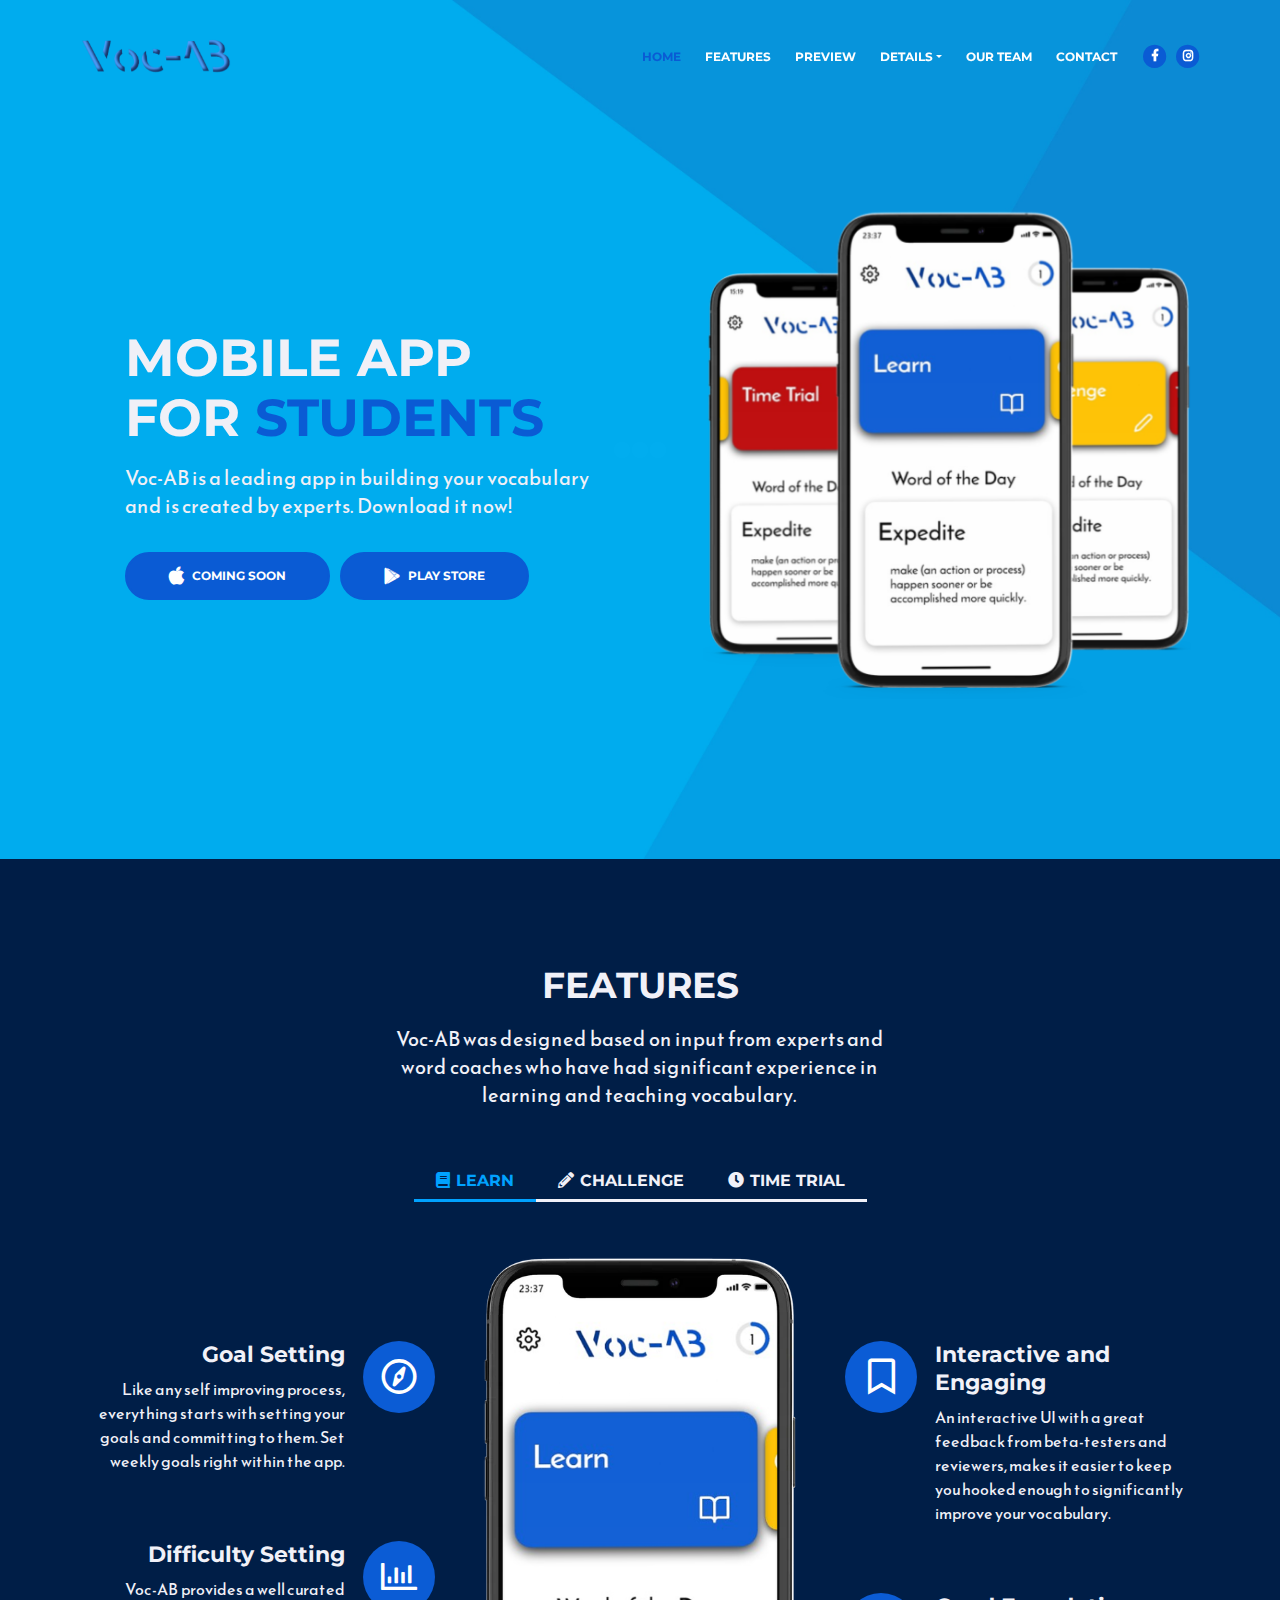
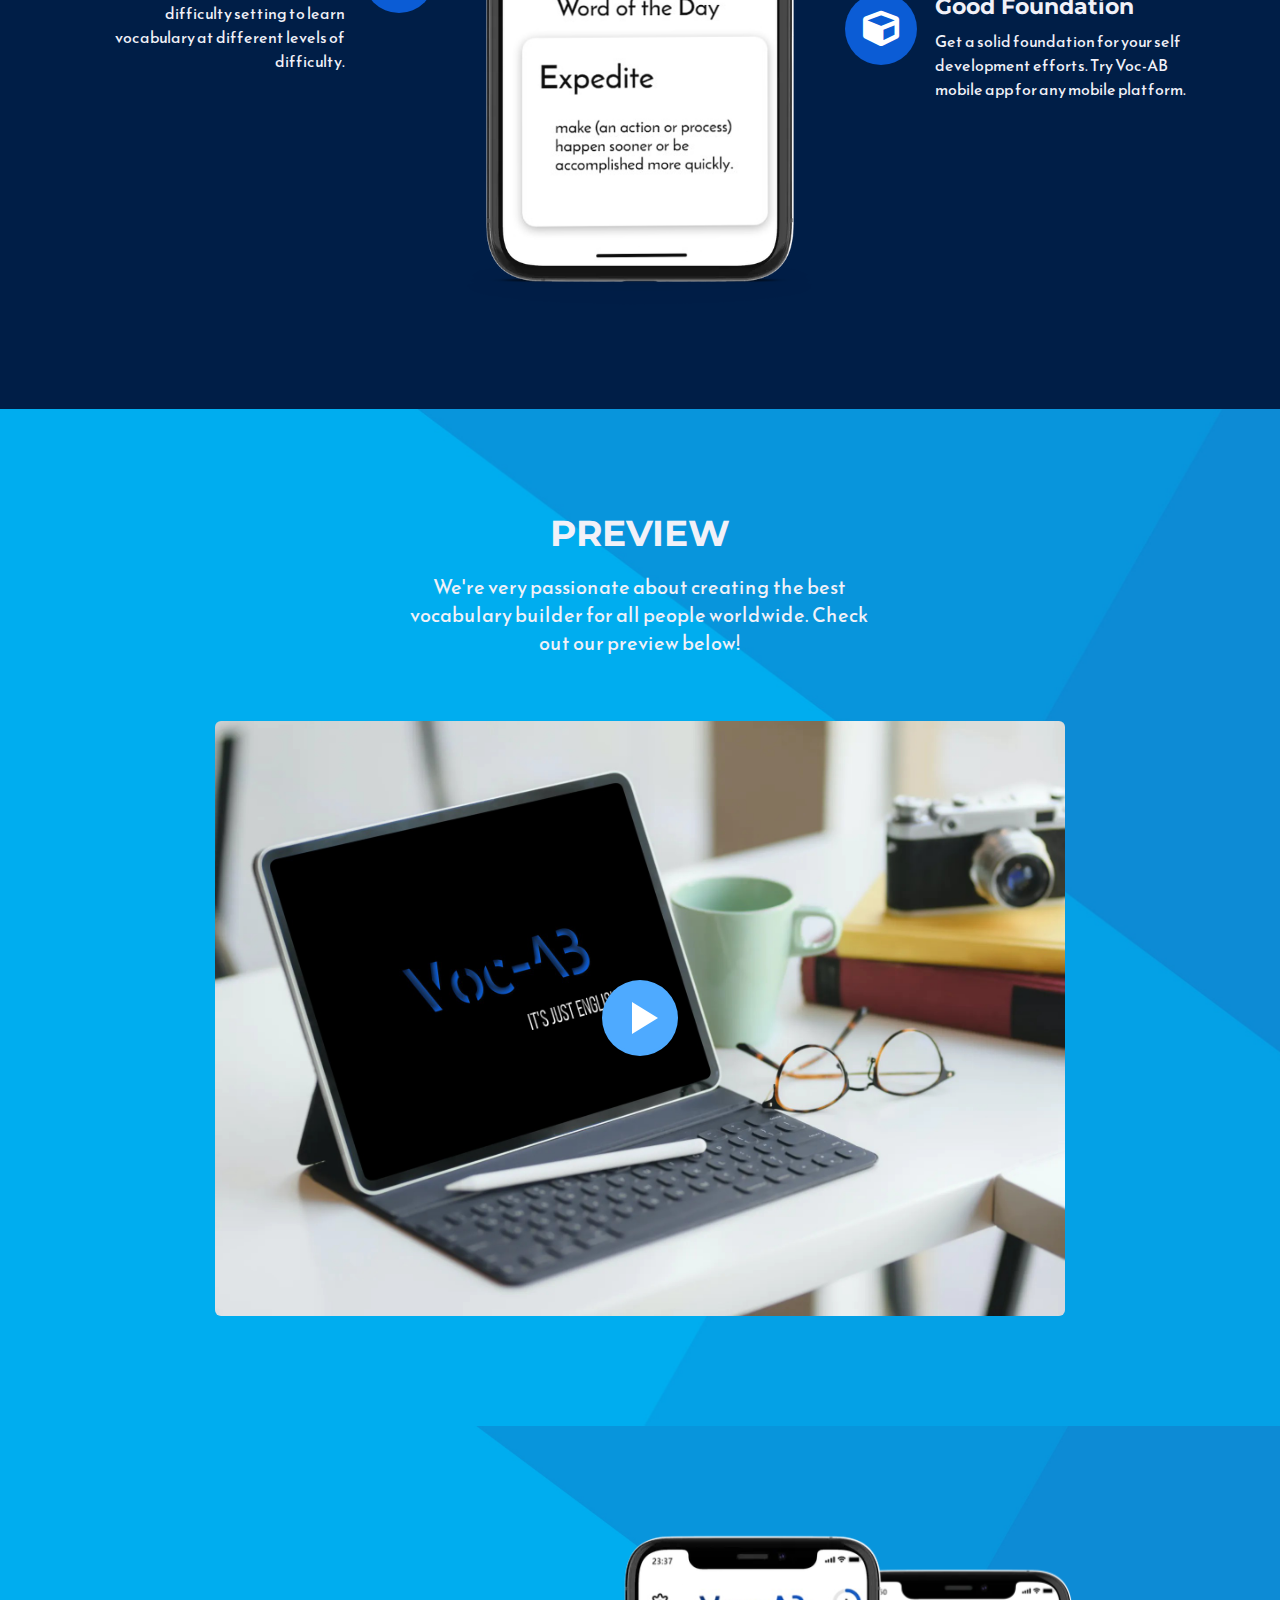
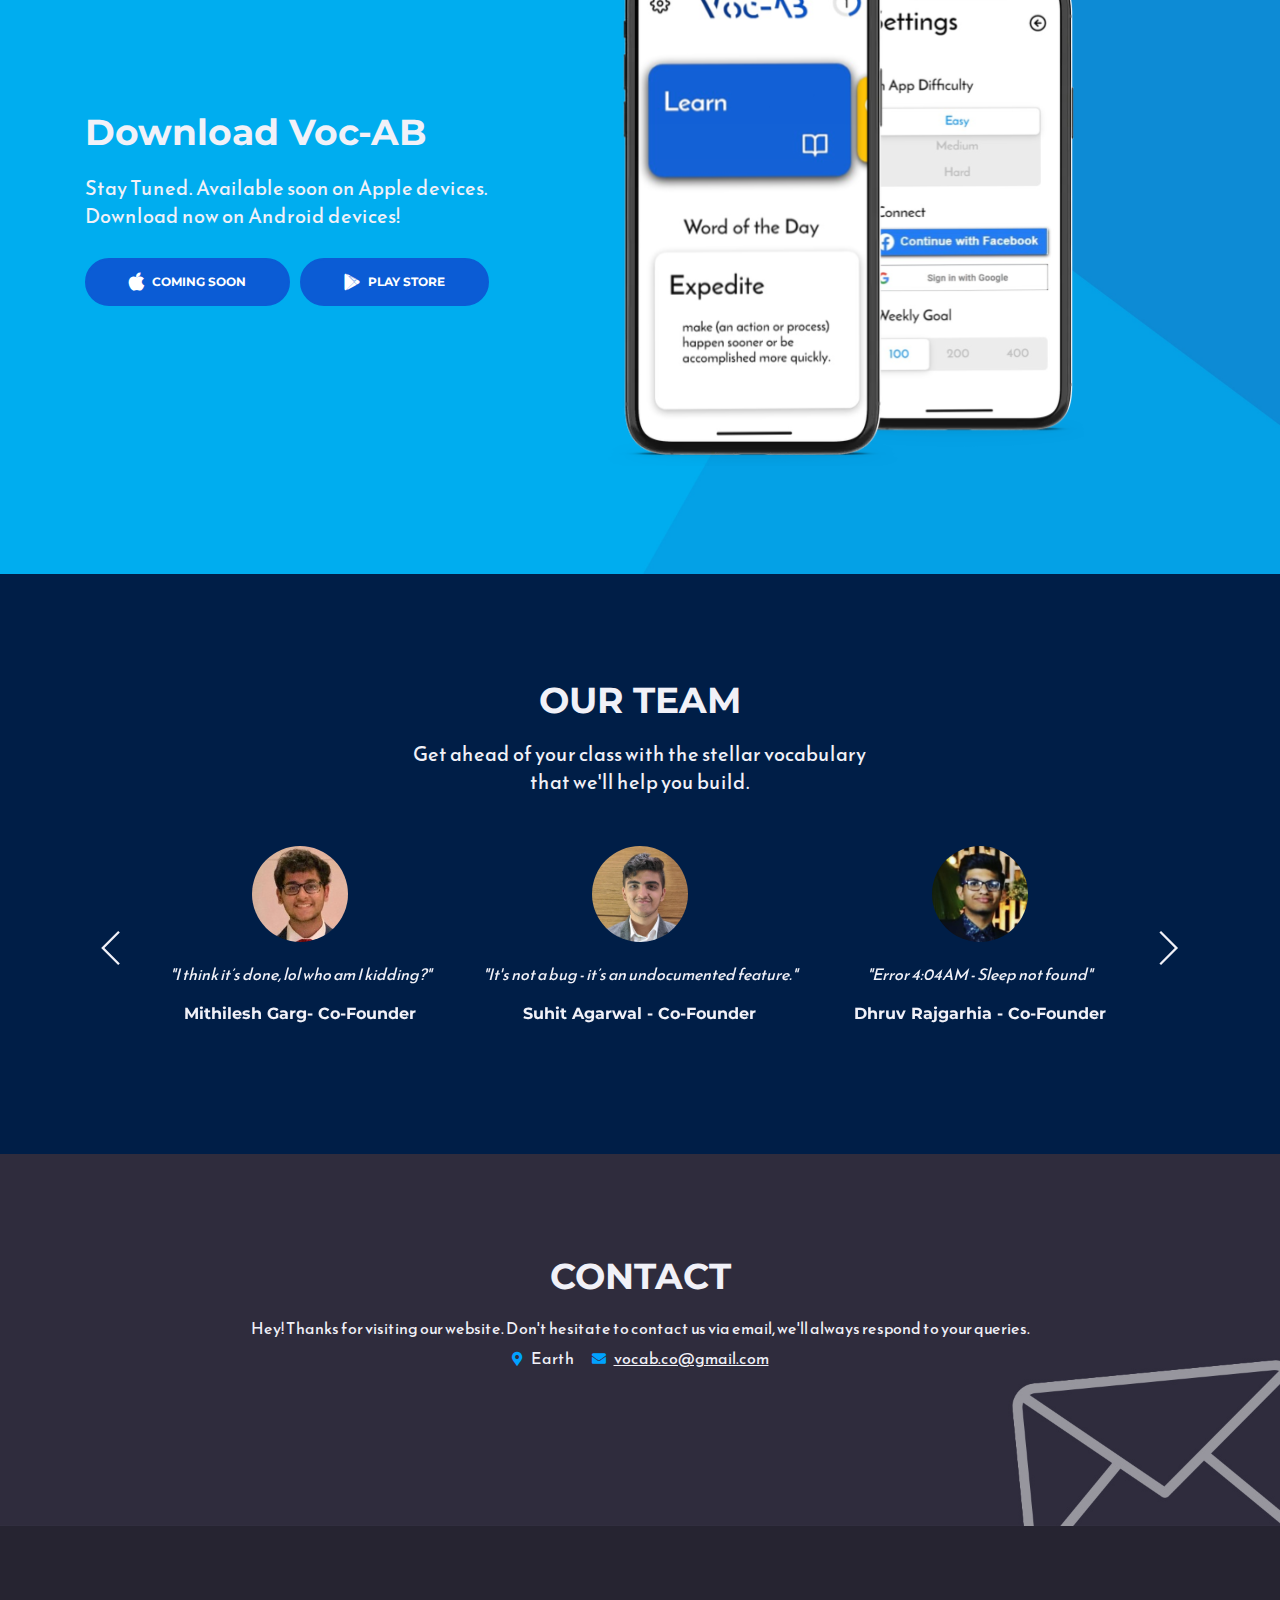
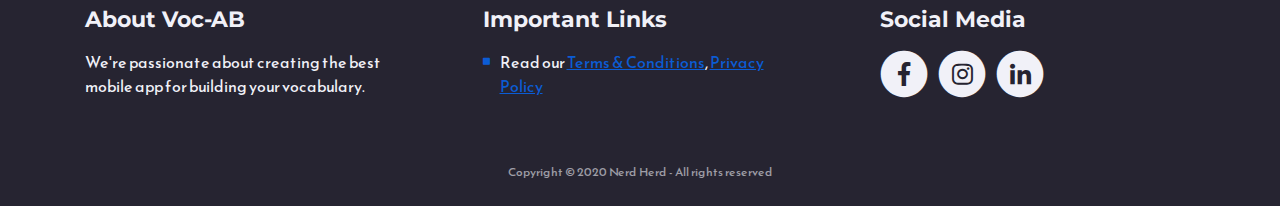
==== commit 5c8a3182: "added linkedin link" ====
--- a/index.html
+++ b/index.html
@@ -468,7 +468,9 @@
                                 <!-- Slide -->
                                 <div class="swiper-slide">
                                     <div class="card">
-                                        <img class="card-image" src="images/founder-3.png" alt="alternative">
+					<a href="https://linkedin.com/in/dhruvr4" target="_blank">
+                                        	<img class="card-image" src="images/founder-3.png" alt="Dhruv Rajgarhia">
+					</a>
                                         <div class="card-body">
                                             <p class="testimonial-text">"Error 4:04AM - Sleep not found"</p>
                                             <p class="testimonial-author">Dhruv Rajgarhia - Co-Founder</p>
